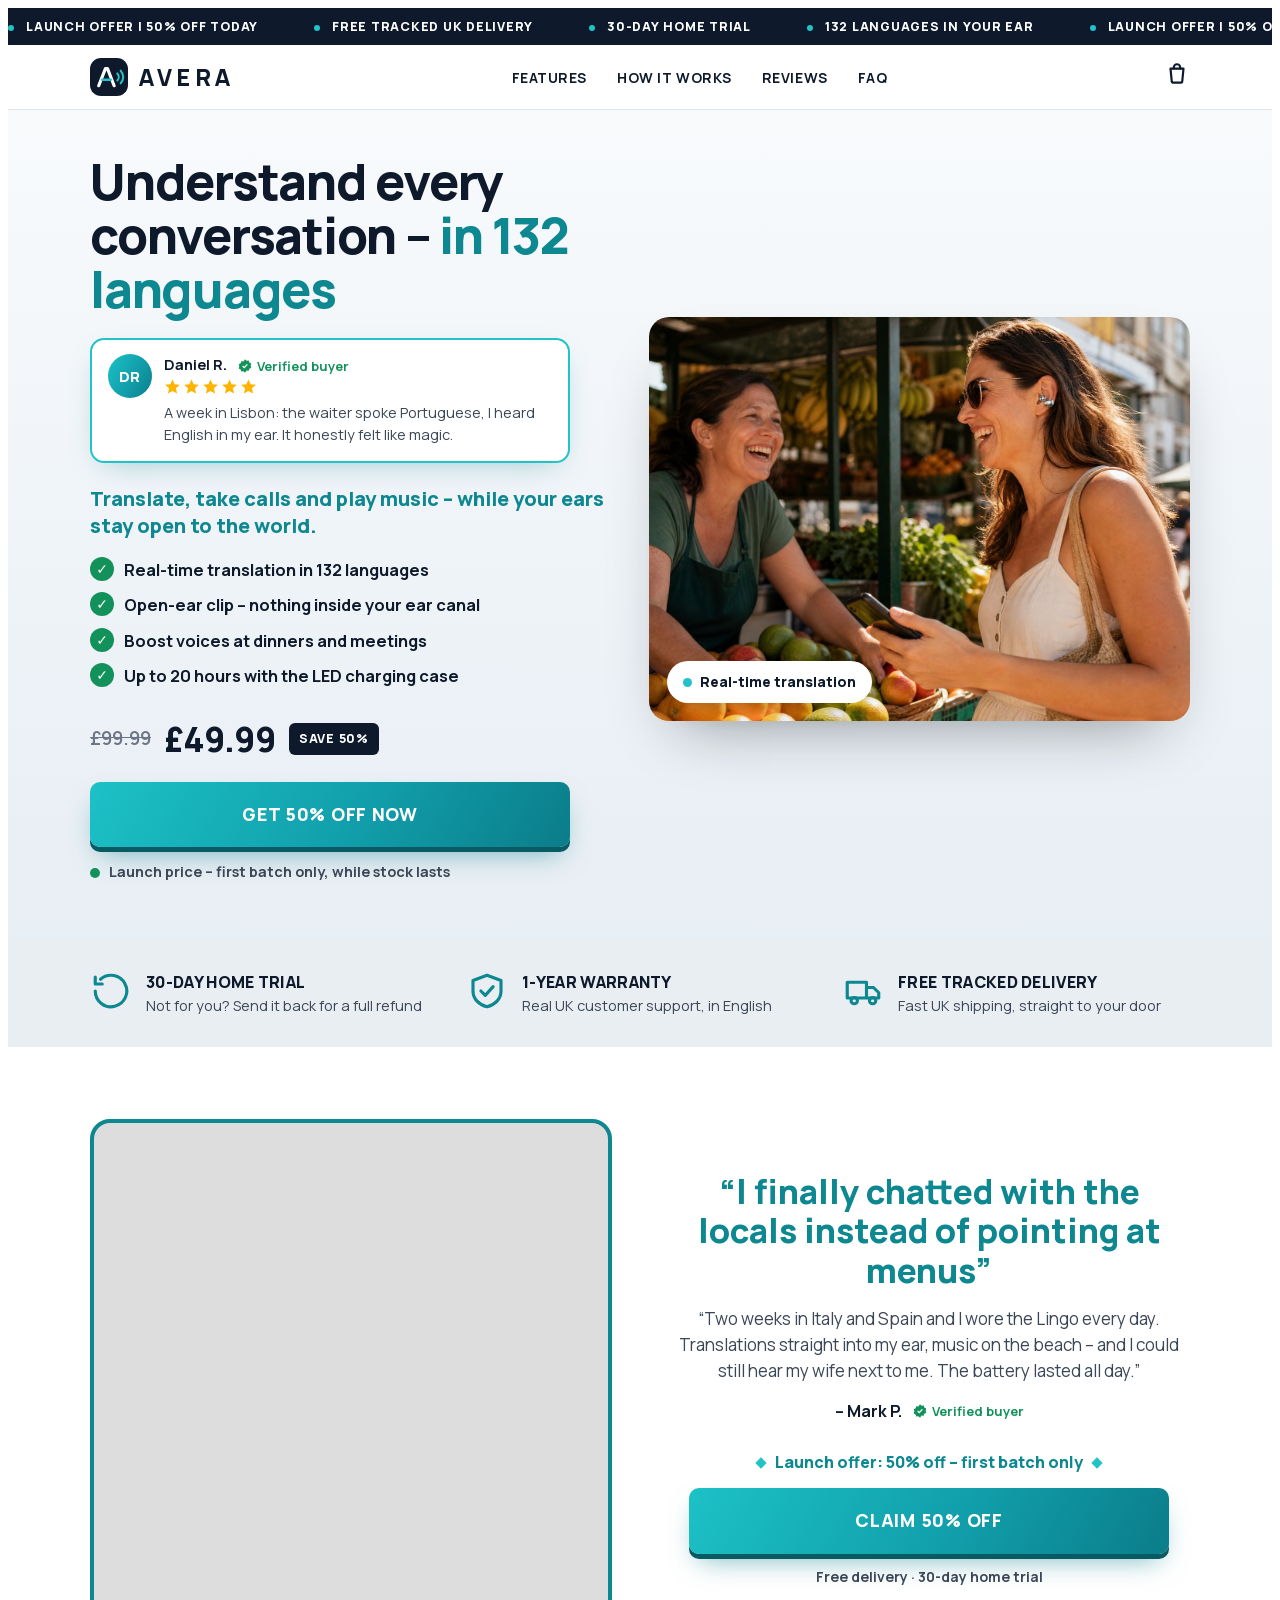
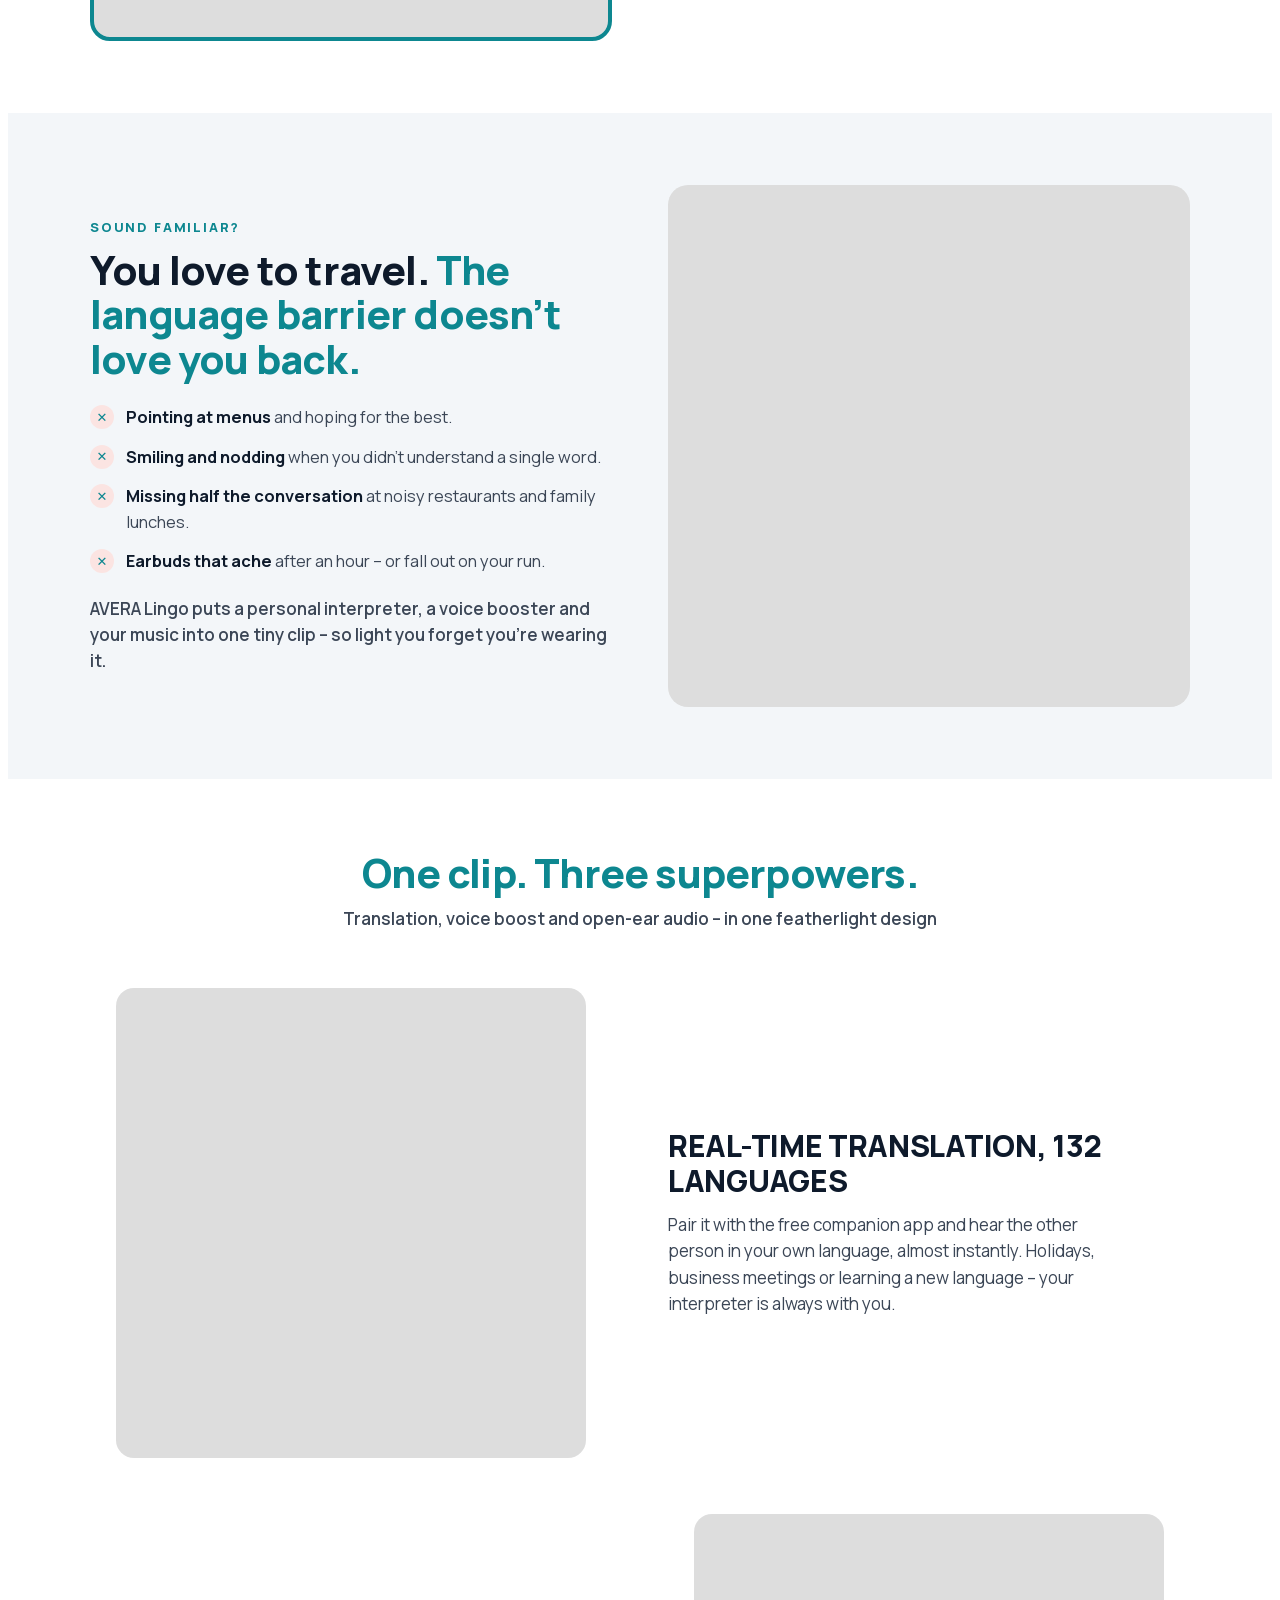
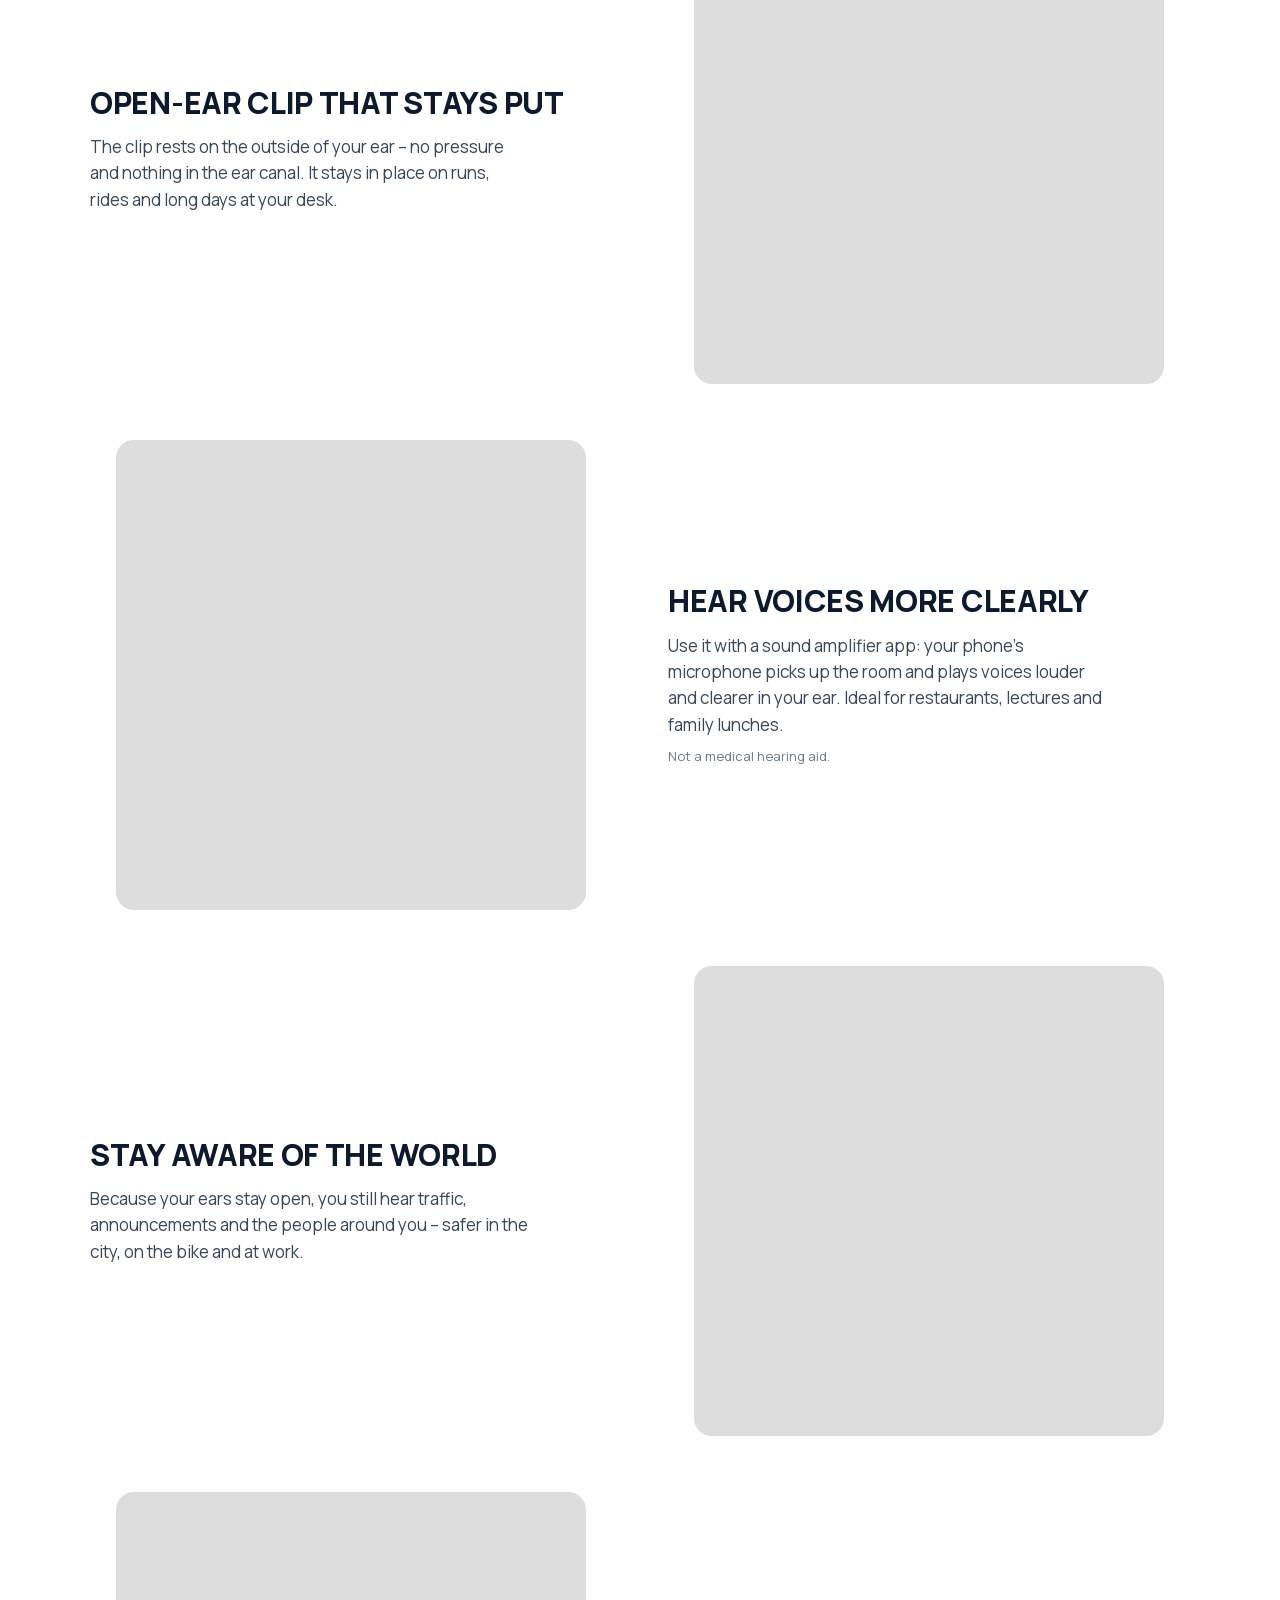
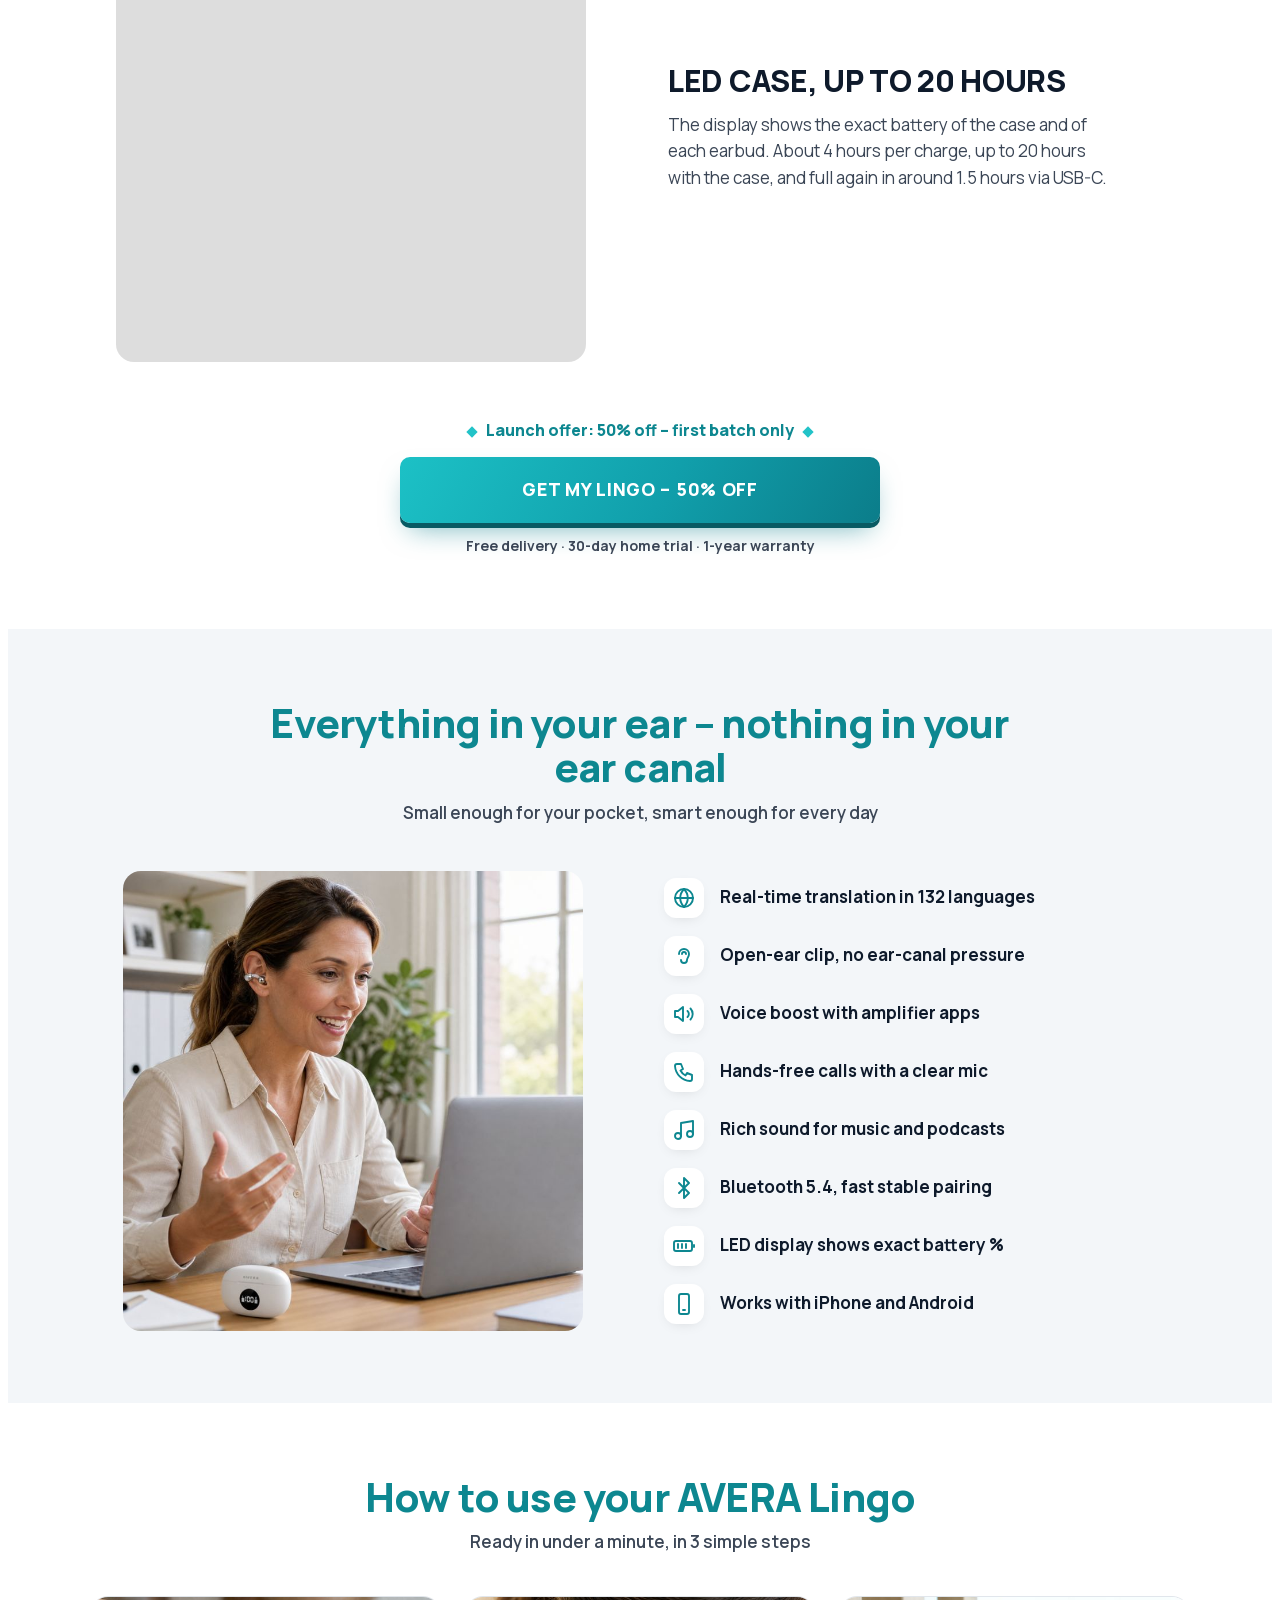
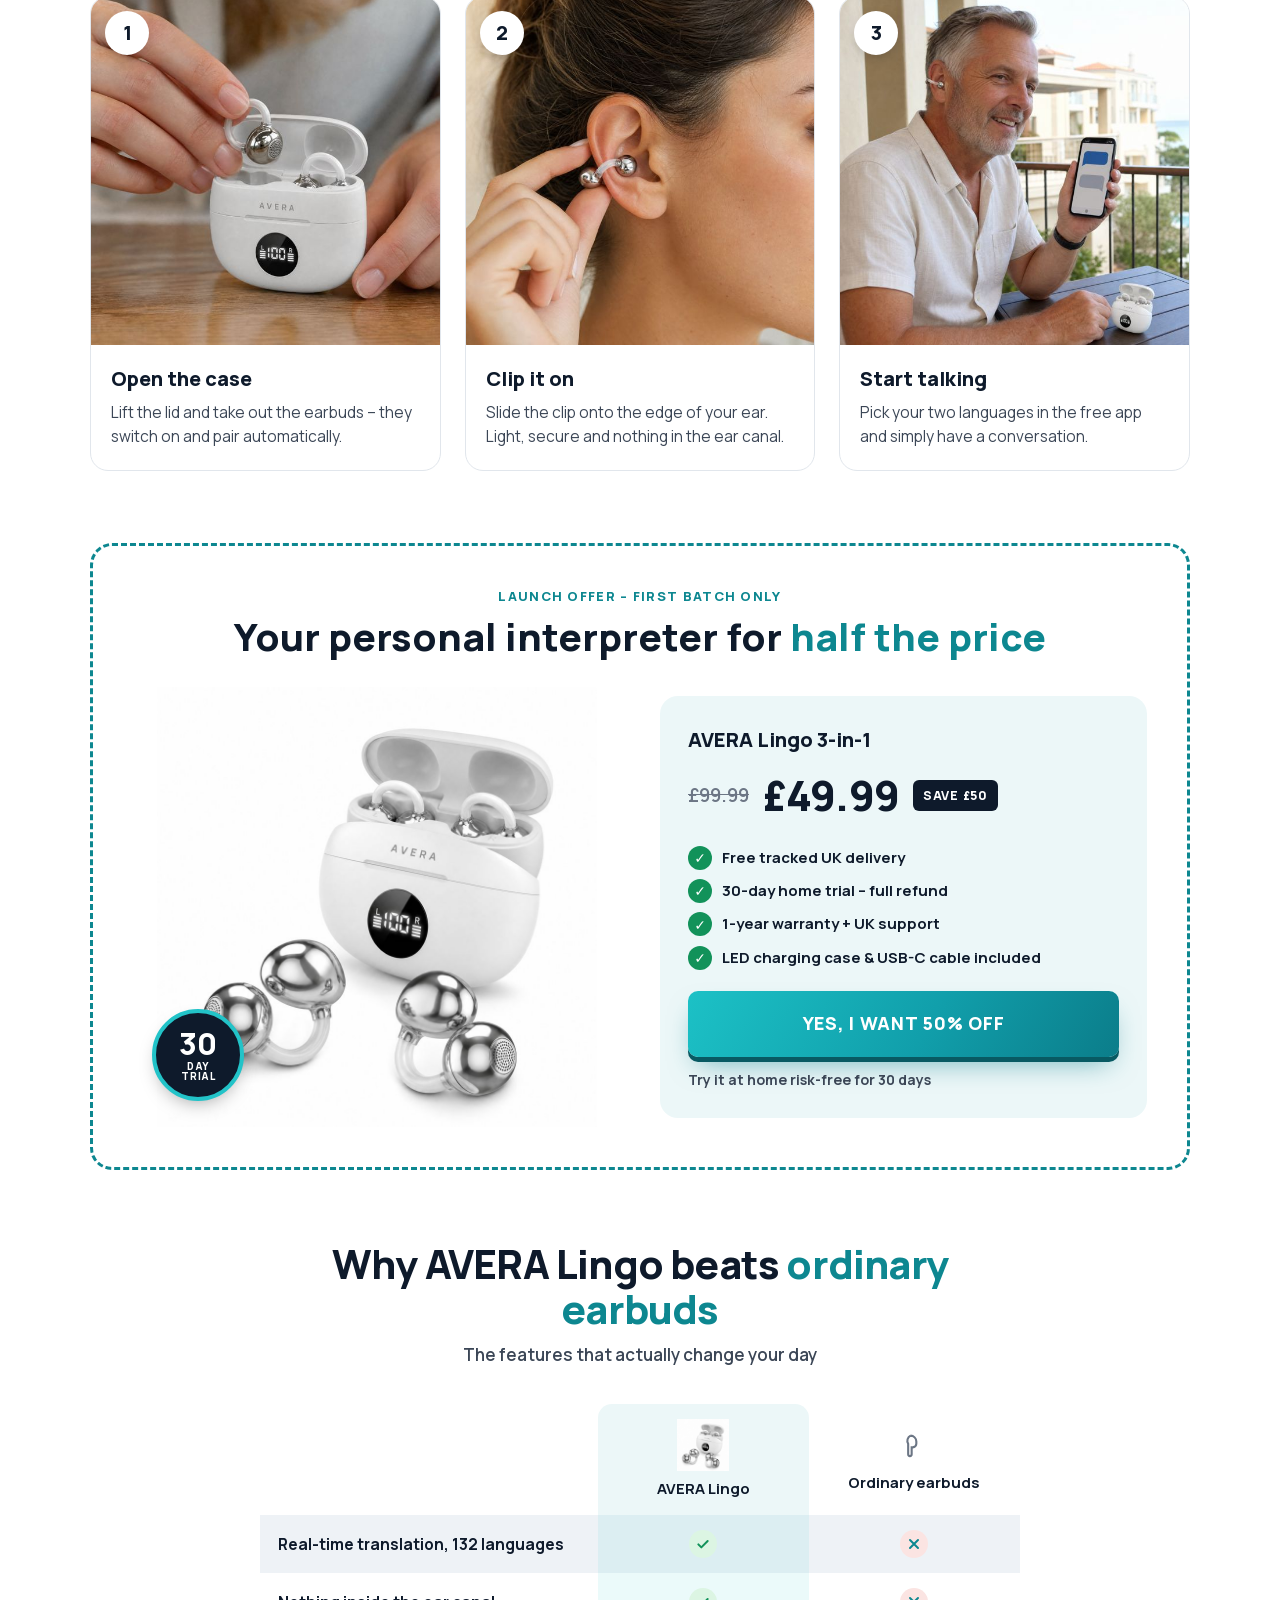
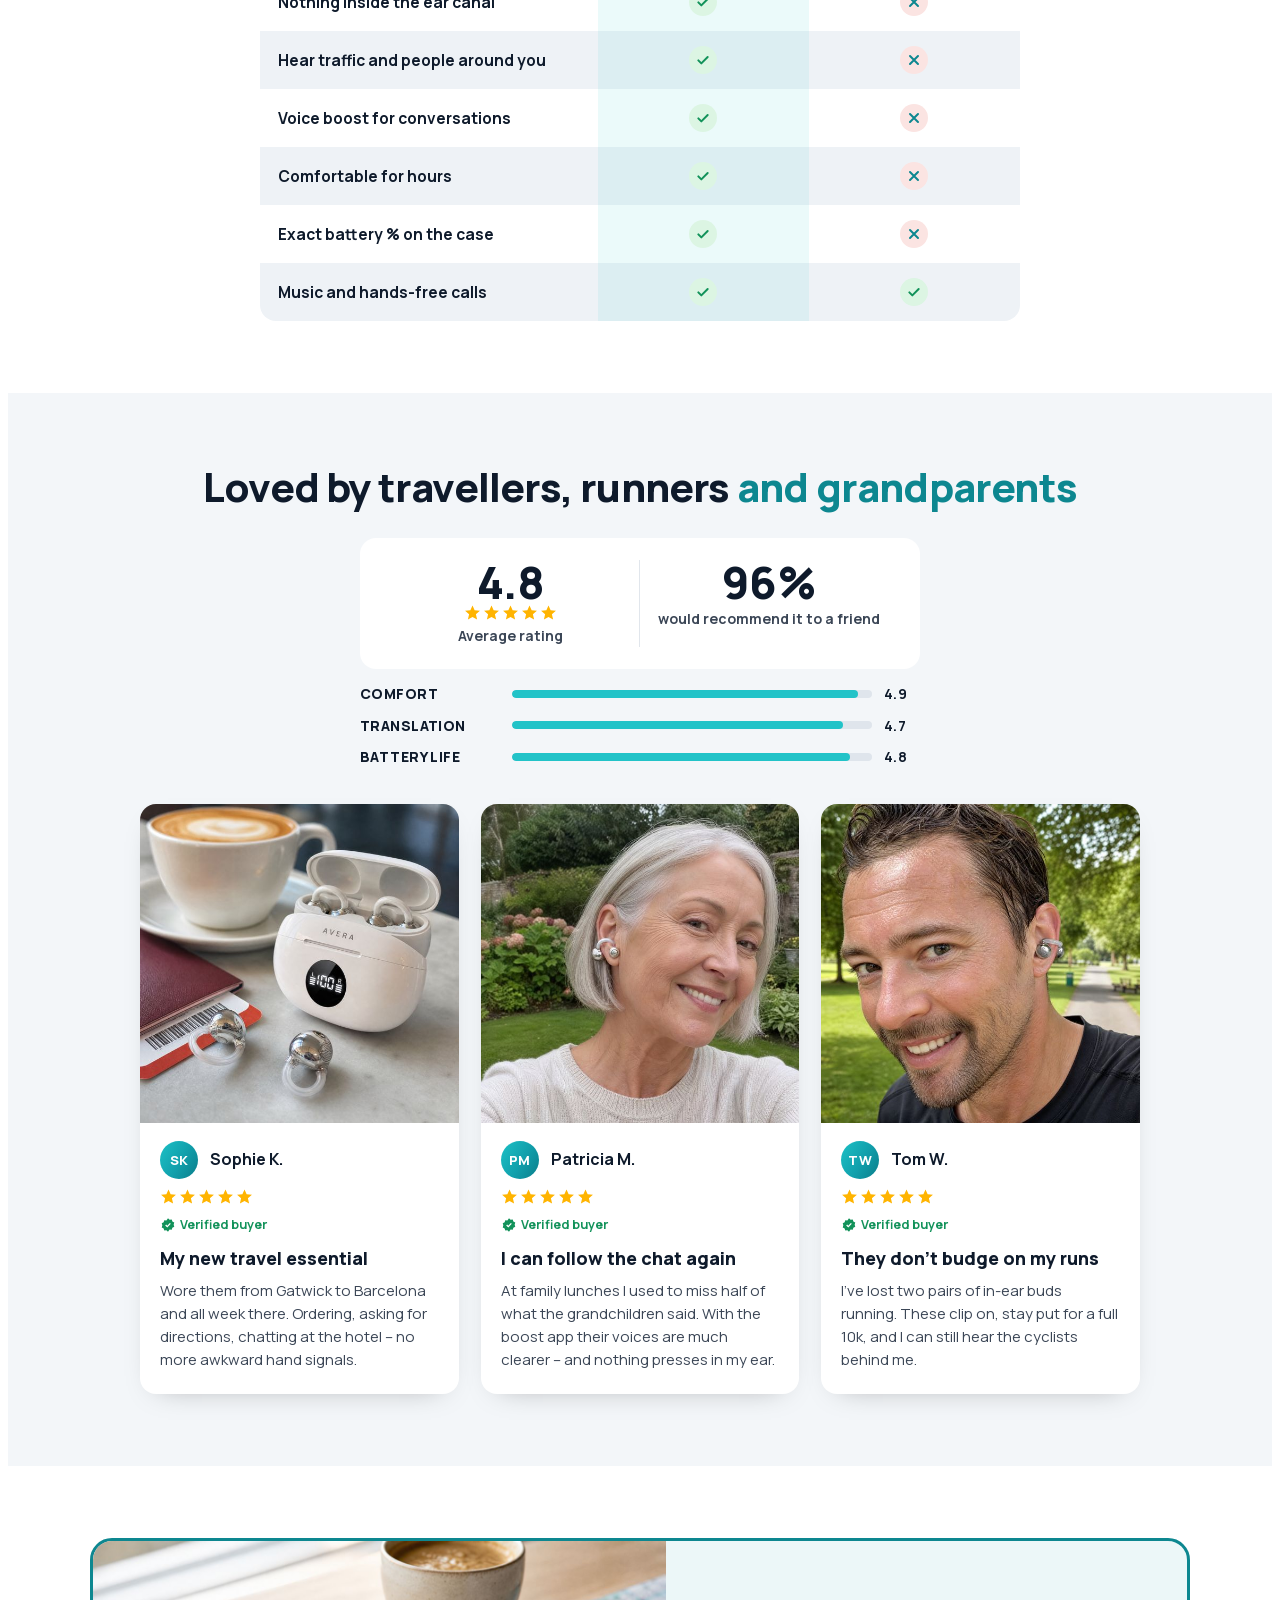
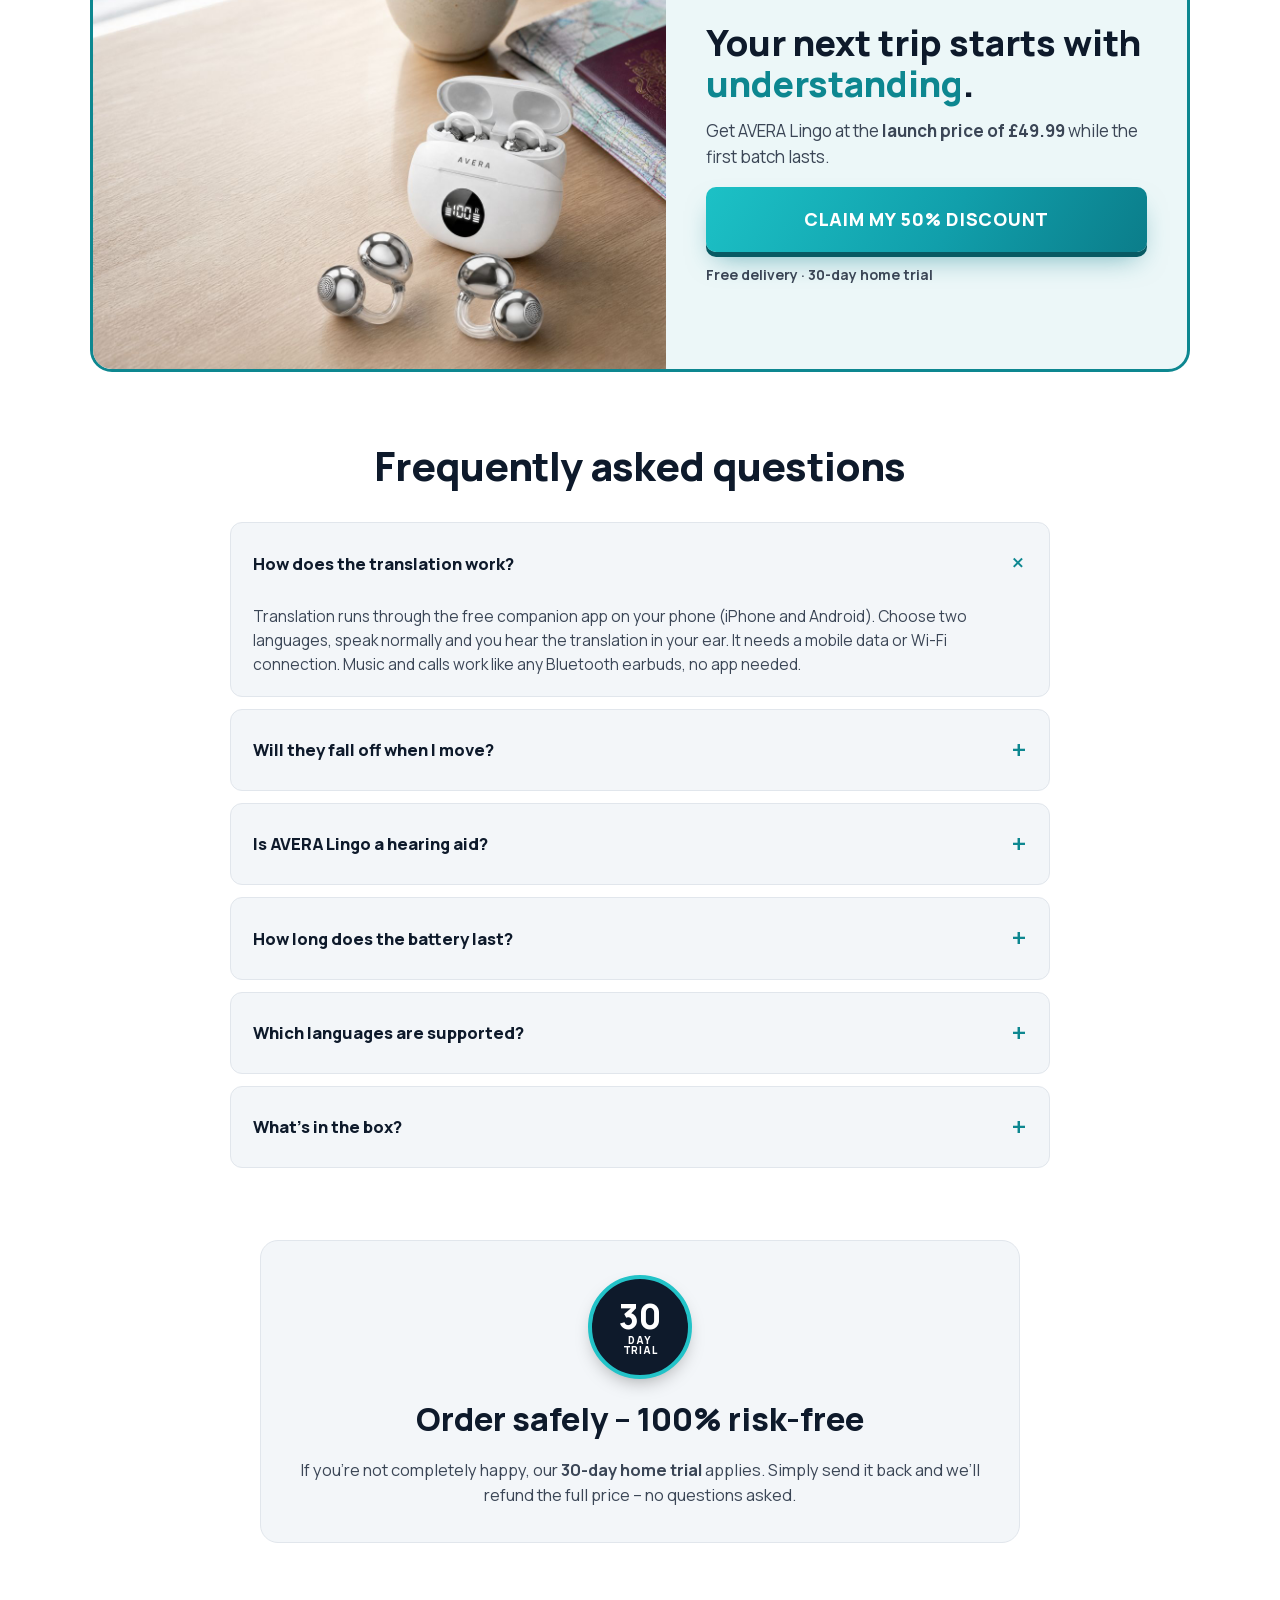
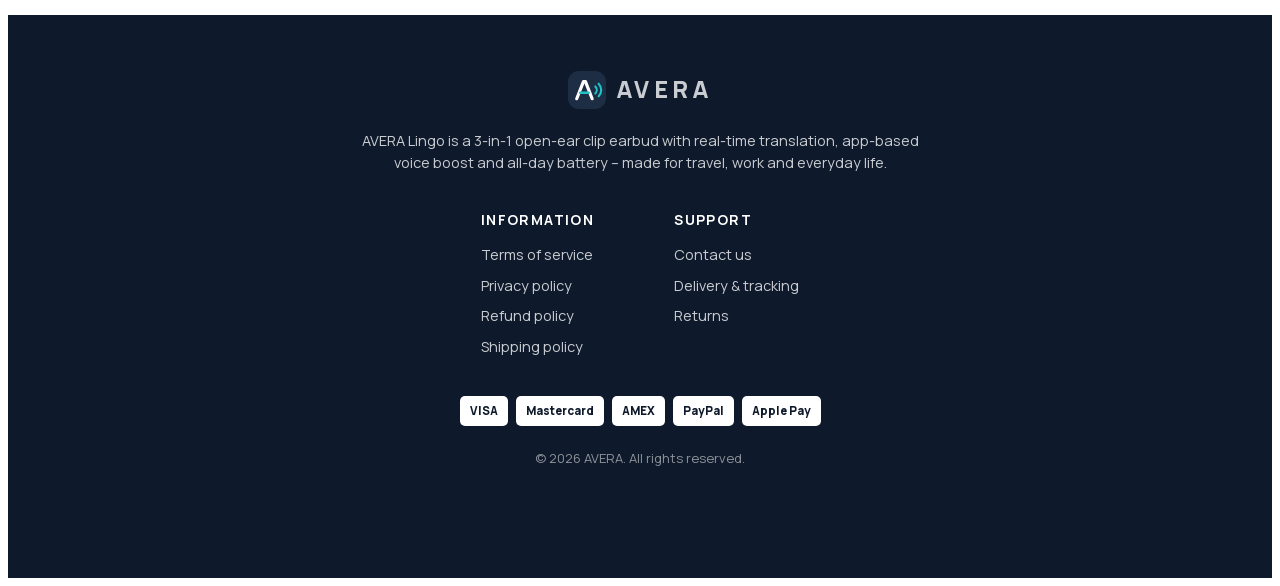
==== index.html @ fd36841d "Landing AVERA Lingo (UK) per import CheckoutChamp Co-Authored-By: Claude Opus 5.5 (1M context) <nore" ====
<!DOCTYPE html>
<html lang="en-GB">
<head>
<meta charset="utf-8">
<meta name="viewport" content="width=device-width,initial-scale=1">
<title>AVERA Lingo &#8211; 3-in-1 open-ear translator earbuds</title>
<meta name="description" content="AVERA Lingo: open-ear clip earbuds with real-time translation in 132 languages, app-based voice boost and up to 20 hours with the LED charging case. 30-day home trial.">
<link rel="stylesheet" href="https://camillithomas7-prog.github.io/avera-lingo/style-c1383264.css">
</head>
<body>
<div class="aw">

<div class="aw-bar"><div class="aw-bar-track">
<span>LAUNCH OFFER | 50% OFF TODAY</span><span>FREE TRACKED UK DELIVERY</span><span>30-DAY HOME TRIAL</span><span>132 LANGUAGES IN YOUR EAR</span>
<span>LAUNCH OFFER | 50% OFF TODAY</span><span>FREE TRACKED UK DELIVERY</span><span>30-DAY HOME TRIAL</span><span>132 LANGUAGES IN YOUR EAR</span>
</div></div>

<header class="aw-head"><div class="aw-wrap">
<a class="aw-logo" href="#top"><svg viewBox="0 0 48 48"><rect width="48" height="48" rx="14" fill="#0e1a2b"/><path d="M11 35L19.5 13.5h2.6L30.5 35" fill="none" stroke="#fff" stroke-width="4" stroke-linecap="round" stroke-linejoin="round"/><path d="M15.5 27.5H26" stroke="#22c3c8" stroke-width="3.4" stroke-linecap="round"/><path d="M34.5 19.5a6.5 6.5 0 0 1 0 9M38.7 16a11.5 11.5 0 0 1 0 16" fill="none" stroke="#22c3c8" stroke-width="2.6" stroke-linecap="round"/></svg>AVERA</a>
<nav class="aw-nav"><a href="#features">Features</a><a href="#how">How it works</a><a href="#reviews">Reviews</a><a href="#faq">FAQ</a></nav>
<a class="aw-cart" href="/checkout"><svg viewBox="0 0 24 24" fill="none" stroke="currentColor" stroke-width="2" stroke-linecap="round"><path d="M6 7h12l-1.2 12.2a1 1 0 0 1-1 .8H8.2a1 1 0 0 1-1-.8z"/><path d="M9 7V6a3 3 0 0 1 6 0v1"/></svg></a>
</div></header>

<section class="aw-hero" id="top"><div class="aw-wrap aw-hero-in">
<h1>Understand every conversation &#8211; <em>in 132 languages</em></h1>
<div class="aw-hero-media"><img src="https://camillithomas7-prog.github.io/avera-lingo/assets/hero.jpg" alt="Woman chatting with a market seller abroad while wearing AVERA Lingo"><span class="aw-chip">Real-time translation</span></div>
<div class="aw-hero-copy">
<div class="aw-review">
<div class="aw-av">DR</div>
<div><p class="aw-review-top"><b>Daniel R.</b><span class="aw-ver"><svg viewBox="0 0 24 24"><path d="M12 2l2.4 2.2 3.2-.4.9 3.1 2.9 1.5-.9 3.1.9 3.1-2.9 1.5-.9 3.1-3.2-.4L12 22l-2.4-2.2-3.2.4-.9-3.1-2.9-1.5.9-3.1-.9-3.1 2.9-1.5.9-3.1 3.2.4z"/><path d="M8.5 12l2.4 2.4 4.6-4.8" fill="none" stroke="#fff" stroke-width="2"/></svg>Verified buyer</span></p>
<span class="aw-stars"><svg viewBox="0 0 24 24"><path d="M12 2l3 6.9 7.5.7-5.7 5 1.7 7.4L12 18.3 5.5 22l1.7-7.4-5.7-5 7.5-.7z"/></svg><svg viewBox="0 0 24 24"><path d="M12 2l3 6.9 7.5.7-5.7 5 1.7 7.4L12 18.3 5.5 22l1.7-7.4-5.7-5 7.5-.7z"/></svg><svg viewBox="0 0 24 24"><path d="M12 2l3 6.9 7.5.7-5.7 5 1.7 7.4L12 18.3 5.5 22l1.7-7.4-5.7-5 7.5-.7z"/></svg><svg viewBox="0 0 24 24"><path d="M12 2l3 6.9 7.5.7-5.7 5 1.7 7.4L12 18.3 5.5 22l1.7-7.4-5.7-5 7.5-.7z"/></svg><svg viewBox="0 0 24 24"><path d="M12 2l3 6.9 7.5.7-5.7 5 1.7 7.4L12 18.3 5.5 22l1.7-7.4-5.7-5 7.5-.7z"/></svg></span>
<p>A week in Lisbon: the waiter spoke Portuguese, I heard English in my ear. It honestly felt like magic.</p></div>
</div>
<p class="aw-hook">Translate, take calls and play music &#8211; while your ears stay open to the world.</p>
<ul class="aw-ticks">
<li>Real-time translation in 132 languages</li>
<li>Open-ear clip &#8211; nothing inside your ear canal</li>
<li>Boost voices at dinners and meetings</li>
<li>Up to 20 hours with the LED charging case</li>
</ul>
<div class="aw-price"><span class="aw-old">&#163;99.99</span><strong>&#163;49.99</strong><span>SAVE 50%</span></div>
<a class="aw-cta" href="/checkout">GET 50% OFF NOW</a>
<p class="aw-stock"><i></i>Launch price &#8211; first batch only, while stock lasts</p>
</div>
</div></section>

<section class="aw-trust"><div class="aw-wrap aw-trust-in">
<div><svg viewBox="0 0 24 24"><path d="M3 12a9 9 0 1 0 3-6.7"/><path d="M3 4v4h4"/></svg><div><b>30-DAY HOME TRIAL</b><p>Not for you? Send it back for a full refund</p></div></div>
<div><svg viewBox="0 0 24 24"><path d="M12 3l8 3v6c0 4.5-3.4 8-8 9-4.6-1-8-4.5-8-9V6z"/><path d="M8.5 12l2.5 2.5 4.5-5"/></svg><div><b>1-YEAR WARRANTY</b><p>Real UK customer support, in English</p></div></div>
<div><svg viewBox="0 0 24 24"><path d="M3 7h11v9H3zM14 10h4l3 3v3h-7z"/><circle cx="7" cy="17.5" r="1.8"/><circle cx="17.5" cy="17.5" r="1.8"/></svg><div><b>FREE TRACKED DELIVERY</b><p>Fast UK shipping, straight to your door</p></div></div>
</div></section>

<section class="aw-sec"><div class="aw-wrap aw-split">
<div class="aw-frame"><video src="https://camillithomas7-prog.github.io/avera-lingo/assets/s-ugc.mp4" autoplay muted loop playsinline preload="auto"></video></div>
<div class="aw-quote">
<h2>&#8220;I finally chatted with the locals instead of pointing at menus&#8221;</h2>
<p>&#8220;Two weeks in Italy and Spain and I wore the Lingo every day. Translations straight into my ear, music on the beach &#8211; and I could still hear my wife next to me. The battery lasted all day.&#8221;</p>
<p class="aw-quote-by"><b>&#8211; Mark P.</b><span class="aw-ver"><svg viewBox="0 0 24 24"><path d="M12 2l2.4 2.2 3.2-.4.9 3.1 2.9 1.5-.9 3.1.9 3.1-2.9 1.5-.9 3.1-3.2-.4L12 22l-2.4-2.2-3.2.4-.9-3.1-2.9-1.5.9-3.1-.9-3.1 2.9-1.5.9-3.1 3.2.4z"/><path d="M8.5 12l2.4 2.4 4.6-4.8" fill="none" stroke="#fff" stroke-width="2"/></svg>Verified buyer</span></p>
<p class="aw-flash">Launch offer: 50% off &#8211; first batch only</p>
<a class="aw-cta" href="/checkout">CLAIM 50% OFF</a>
<p class="aw-note">Free delivery &#183; 30-day home trial</p>
</div>
</div></section>

<section class="aw-sec aw-soft"><div class="aw-wrap aw-split aw-split--rev">
<div class="aw-frame aw-frame--plain"><video src="https://camillithomas7-prog.github.io/avera-lingo/assets/s-problem.mp4" autoplay muted loop playsinline preload="auto"></video></div>
<div>
<p class="aw-eyebrow">Sound familiar?</p>
<h2 class="aw-h2">You love to travel. <em>The language barrier doesn&#8217;t love you back.</em></h2>
<ul class="aw-cross">
<li><b>Pointing at menus</b> and hoping for the best.</li>
<li><b>Smiling and nodding</b> when you didn&#8217;t understand a single word.</li>
<li><b>Missing half the conversation</b> at noisy restaurants and family lunches.</li>
<li><b>Earbuds that ache</b> after an hour &#8211; or fall out on your run.</li>
</ul>
<p class="aw-lead">AVERA Lingo puts a personal interpreter, a voice booster and your music into one tiny clip &#8211; so light you forget you&#8217;re wearing it.</p>
</div>
</div></section>

<section class="aw-sec" id="features"><div class="aw-wrap">
<div class="aw-center"><h2 class="aw-h2"><em>One clip. Three superpowers.</em></h2><p class="aw-sub">Translation, voice boost and open-ear audio &#8211; in one featherlight design</p></div>
<div class="aw-feat">
<div class="aw-feat-media"><video src="https://camillithomas7-prog.github.io/avera-lingo/assets/s-translate.mp4" autoplay muted loop playsinline preload="auto"></video></div>
<div class="aw-feat-txt"><h3>REAL-TIME TRANSLATION, 132 LANGUAGES</h3><p>Pair it with the free companion app and hear the other person in your own language, almost instantly. Holidays, business meetings or learning a new language &#8211; your interpreter is always with you.</p></div>
</div>
<div class="aw-feat aw-feat--rev">
<div class="aw-feat-media"><video src="https://camillithomas7-prog.github.io/avera-lingo/assets/s-fit.mp4" autoplay muted loop playsinline preload="auto"></video></div>
<div class="aw-feat-txt"><h3>OPEN-EAR CLIP THAT STAYS PUT</h3><p>The clip rests on the outside of your ear &#8211; no pressure and nothing in the ear canal. It stays in place on runs, rides and long days at your desk.</p></div>
</div>
<div class="aw-feat">
<div class="aw-feat-media"><video src="https://camillithomas7-prog.github.io/avera-lingo/assets/s-boost.mp4" autoplay muted loop playsinline preload="auto"></video></div>
<div class="aw-feat-txt"><h3>HEAR VOICES MORE CLEARLY</h3><p>Use it with a sound amplifier app: your phone&#8217;s microphone picks up the room and plays voices louder and clearer in your ear. Ideal for restaurants, lectures and family lunches.<small class="aw-tiny">Not a medical hearing aid.</small></p></div>
</div>
<div class="aw-feat aw-feat--rev">
<div class="aw-feat-media"><video src="https://camillithomas7-prog.github.io/avera-lingo/assets/s-aware.mp4" autoplay muted loop playsinline preload="auto"></video></div>
<div class="aw-feat-txt"><h3>STAY AWARE OF THE WORLD</h3><p>Because your ears stay open, you still hear traffic, announcements and the people around you &#8211; safer in the city, on the bike and at work.</p></div>
</div>
<div class="aw-feat">
<div class="aw-feat-media"><video src="https://camillithomas7-prog.github.io/avera-lingo/assets/s-case.mp4" autoplay muted loop playsinline preload="auto"></video></div>
<div class="aw-feat-txt"><h3>LED CASE, UP TO 20 HOURS</h3><p>The display shows the exact battery of the case and of each earbud. About 4 hours per charge, up to 20 hours with the case, and full again in around 1.5 hours via USB-C.</p></div>
</div>
<div class="aw-center aw-mini-cta"><p class="aw-flash">Launch offer: 50% off &#8211; first batch only</p><a class="aw-cta" href="/checkout">GET MY LINGO &#8211; 50% OFF</a><p class="aw-note">Free delivery &#183; 30-day home trial &#183; 1-year warranty</p></div>
</div></section>

<section class="aw-sec aw-soft"><div class="aw-wrap aw-benefits">
<div class="aw-center"><h2 class="aw-h2"><em>Everything in your ear &#8211; nothing in your ear canal</em></h2><p class="aw-sub">Small enough for your pocket, smart enough for every day</p></div>
<div class="aw-ben-in">
<img src="https://camillithomas7-prog.github.io/avera-lingo/assets/office.jpg" alt="Woman on a video call wearing AVERA Lingo">
<ul class="aw-icons">
<li><svg viewBox="0 0 24 24"><circle cx="12" cy="12" r="9"/><path d="M3 12h18M12 3c2.5 2.7 3.8 5.7 3.8 9s-1.3 6.3-3.8 9c-2.5-2.7-3.8-5.7-3.8-9S9.5 5.7 12 3z"/></svg>Real-time translation in 132 languages</li>
<li><svg viewBox="0 0 24 24"><path d="M7 10a5 5 0 0 1 10 0c0 3-2 4-2 6a3 3 0 0 1-6 0"/><path d="M10 10a2 2 0 0 1 4 0"/></svg>Open-ear clip, no ear-canal pressure</li>
<li><svg viewBox="0 0 24 24"><path d="M11 5L6 9H3v6h3l5 4z"/><path d="M15.5 9a4 4 0 0 1 0 6M18.5 6.5a8 8 0 0 1 0 11"/></svg>Voice boost with amplifier apps</li>
<li><svg viewBox="0 0 24 24"><path d="M5 4h4l2 5-2.5 1.5a11 11 0 0 0 5 5L15 13l5 2v4a2 2 0 0 1-2 2A16 16 0 0 1 3 6a2 2 0 0 1 2-2"/></svg>Hands-free calls with a clear mic</li>
<li><svg viewBox="0 0 24 24"><path d="M9 18V5l12-2v13"/><circle cx="6" cy="18" r="3"/><circle cx="18" cy="16" r="3"/></svg>Rich sound for music and podcasts</li>
<li><svg viewBox="0 0 24 24"><path d="M7 7l10 10-5 5V2l5 5L7 17"/></svg>Bluetooth 5.4, fast stable pairing</li>
<li><svg viewBox="0 0 24 24"><rect x="2" y="7" width="18" height="10" rx="2"/><path d="M22 11v2M6 10v4M10 10v4M14 10v4"/></svg>LED display shows exact battery %</li>
<li><svg viewBox="0 0 24 24"><rect x="7" y="2" width="10" height="20" rx="2"/><path d="M11 18h2"/></svg>Works with iPhone and Android</li>
</ul>
</div>
</div></section>

<section class="aw-sec" id="how"><div class="aw-wrap">
<div class="aw-center"><h2 class="aw-h2"><em>How to use your AVERA Lingo</em></h2><p class="aw-sub">Ready in under a minute, in 3 simple steps</p></div>
<div class="aw-steps">
<div class="aw-step"><div class="aw-step-img"><img src="https://camillithomas7-prog.github.io/avera-lingo/assets/s1.jpg" alt="Taking an earbud out of the case"><span>1</span></div><div class="aw-step-txt"><h3>Open the case</h3><p>Lift the lid and take out the earbuds &#8211; they switch on and pair automatically.</p></div></div>
<div class="aw-step"><div class="aw-step-img"><img src="https://camillithomas7-prog.github.io/avera-lingo/assets/s2.jpg" alt="Clipping the earbud onto the ear"><span>2</span></div><div class="aw-step-txt"><h3>Clip it on</h3><p>Slide the clip onto the edge of your ear. Light, secure and nothing in the ear canal.</p></div></div>
<div class="aw-step"><div class="aw-step-img"><img src="https://camillithomas7-prog.github.io/avera-lingo/assets/s3.jpg" alt="Using the translation app on a phone"><span>3</span></div><div class="aw-step-txt"><h3>Start talking</h3><p>Pick your two languages in the free app and simply have a conversation.</p></div></div>
</div>
<p class="aw-swipe">Swipe to see all 3 steps</p>
</div></section>

<section class="aw-sec" style="padding-top:0"><div class="aw-wrap">
<div class="aw-offer">
<p class="aw-offer-k">Launch offer &#8211; first batch only</p>
<h2>Your personal interpreter for <em>half the price</em></h2>
<div class="aw-offer-in">
<div class="aw-offer-img"><img src="https://camillithomas7-prog.github.io/avera-lingo/assets/pack.jpg" alt="AVERA Lingo earbuds and charging case"><span class="aw-seal">30<small>DAY<br>TRIAL</small></span></div>
<div class="aw-offer-box">
<p class="aw-offer-name">AVERA Lingo 3-in-1</p>
<div class="aw-price aw-price--big"><span class="aw-old">&#163;99.99</span><strong>&#163;49.99</strong><span>SAVE &#163;50</span></div>
<ul class="aw-ticks aw-ticks--sm">
<li>Free tracked UK delivery</li>
<li>30-day home trial &#8211; full refund</li>
<li>1-year warranty + UK support</li>
<li>LED charging case &amp; USB-C cable included</li>
</ul>
<a class="aw-cta aw-cta--pulse" href="/checkout">YES, I WANT 50% OFF</a>
<p class="aw-note">Try it at home risk-free for 30 days</p>
</div>
</div>
</div>
</div></section>

<section class="aw-sec" style="padding-top:0"><div class="aw-wrap">
<div class="aw-center"><h2 class="aw-h2">Why AVERA Lingo beats <em>ordinary earbuds</em></h2><p class="aw-sub">The features that actually change your day</p></div>
<div class="aw-compare">
<div class="aw-row aw-row--head"><div></div><div><img src="https://camillithomas7-prog.github.io/avera-lingo/assets/pack.jpg" alt=""><b>AVERA Lingo</b></div><div><svg class="aw-bud" viewBox="0 0 24 24"><path d="M9 4a5 5 0 0 1 5 5v2a3 3 0 0 1-3 3h-1v6a1.5 1.5 0 0 1-3 0v-9a5 5 0 0 1 2-7"/></svg><b>Ordinary earbuds</b></div></div>
<div class="aw-row"><div>Real-time translation, 132 languages</div><div><span class="aw-yes"><svg viewBox="0 0 24 24"><path d="M5 12.5l4.5 4.5L19 7.5"/></svg></span></div><div><span class="aw-no"><svg viewBox="0 0 24 24"><path d="M6 6l12 12M18 6L6 18"/></svg></span></div></div>
<div class="aw-row"><div>Nothing inside the ear canal</div><div><span class="aw-yes"><svg viewBox="0 0 24 24"><path d="M5 12.5l4.5 4.5L19 7.5"/></svg></span></div><div><span class="aw-no"><svg viewBox="0 0 24 24"><path d="M6 6l12 12M18 6L6 18"/></svg></span></div></div>
<div class="aw-row"><div>Hear traffic and people around you</div><div><span class="aw-yes"><svg viewBox="0 0 24 24"><path d="M5 12.5l4.5 4.5L19 7.5"/></svg></span></div><div><span class="aw-no"><svg viewBox="0 0 24 24"><path d="M6 6l12 12M18 6L6 18"/></svg></span></div></div>
<div class="aw-row"><div>Voice boost for conversations</div><div><span class="aw-yes"><svg viewBox="0 0 24 24"><path d="M5 12.5l4.5 4.5L19 7.5"/></svg></span></div><div><span class="aw-no"><svg viewBox="0 0 24 24"><path d="M6 6l12 12M18 6L6 18"/></svg></span></div></div>
<div class="aw-row"><div>Comfortable for hours</div><div><span class="aw-yes"><svg viewBox="0 0 24 24"><path d="M5 12.5l4.5 4.5L19 7.5"/></svg></span></div><div><span class="aw-no"><svg viewBox="0 0 24 24"><path d="M6 6l12 12M18 6L6 18"/></svg></span></div></div>
<div class="aw-row"><div>Exact battery % on the case</div><div><span class="aw-yes"><svg viewBox="0 0 24 24"><path d="M5 12.5l4.5 4.5L19 7.5"/></svg></span></div><div><span class="aw-no"><svg viewBox="0 0 24 24"><path d="M6 6l12 12M18 6L6 18"/></svg></span></div></div>
<div class="aw-row"><div>Music and hands-free calls</div><div><span class="aw-yes"><svg viewBox="0 0 24 24"><path d="M5 12.5l4.5 4.5L19 7.5"/></svg></span></div><div><span class="aw-yes"><svg viewBox="0 0 24 24"><path d="M5 12.5l4.5 4.5L19 7.5"/></svg></span></div></div>
</div>
</div></section>

<section class="aw-sec aw-soft" id="reviews"><div class="aw-wrap">
<div class="aw-rev-box">
<h2 class="aw-h2 aw-tc">Loved by travellers, runners <em>and grandparents</em></h2>
<div class="aw-score">
<div class="aw-score-l"><b>4.8</b><span class="aw-stars"><svg viewBox="0 0 24 24"><path d="M12 2l3 6.9 7.5.7-5.7 5 1.7 7.4L12 18.3 5.5 22l1.7-7.4-5.7-5 7.5-.7z"/></svg><svg viewBox="0 0 24 24"><path d="M12 2l3 6.9 7.5.7-5.7 5 1.7 7.4L12 18.3 5.5 22l1.7-7.4-5.7-5 7.5-.7z"/></svg><svg viewBox="0 0 24 24"><path d="M12 2l3 6.9 7.5.7-5.7 5 1.7 7.4L12 18.3 5.5 22l1.7-7.4-5.7-5 7.5-.7z"/></svg><svg viewBox="0 0 24 24"><path d="M12 2l3 6.9 7.5.7-5.7 5 1.7 7.4L12 18.3 5.5 22l1.7-7.4-5.7-5 7.5-.7z"/></svg><svg viewBox="0 0 24 24"><path d="M12 2l3 6.9 7.5.7-5.7 5 1.7 7.4L12 18.3 5.5 22l1.7-7.4-5.7-5 7.5-.7z"/></svg></span><small>Average rating</small></div>
<div class="aw-score-r"><b>96%</b><small>would recommend it to a friend</small></div>
</div>
<div class="aw-bars"><p><span>Comfort</span><i class="aw-b96"></i><b>4.9</b></p><p><span>Translation</span><i class="aw-b92"></i><b>4.7</b></p><p><span>Battery life</span><i class="aw-b94"></i><b>4.8</b></p></div>
<div class="aw-revs">
<div class="aw-rev"><img src="https://camillithomas7-prog.github.io/avera-lingo/assets/r1.jpg" alt="AVERA Lingo next to a passport at an airport cafe"><div class="aw-rev-b"><div class="aw-rev-h"><div class="aw-av">SK</div><b>Sophie K.</b></div><span class="aw-stars"><svg viewBox="0 0 24 24"><path d="M12 2l3 6.9 7.5.7-5.7 5 1.7 7.4L12 18.3 5.5 22l1.7-7.4-5.7-5 7.5-.7z"/></svg><svg viewBox="0 0 24 24"><path d="M12 2l3 6.9 7.5.7-5.7 5 1.7 7.4L12 18.3 5.5 22l1.7-7.4-5.7-5 7.5-.7z"/></svg><svg viewBox="0 0 24 24"><path d="M12 2l3 6.9 7.5.7-5.7 5 1.7 7.4L12 18.3 5.5 22l1.7-7.4-5.7-5 7.5-.7z"/></svg><svg viewBox="0 0 24 24"><path d="M12 2l3 6.9 7.5.7-5.7 5 1.7 7.4L12 18.3 5.5 22l1.7-7.4-5.7-5 7.5-.7z"/></svg><svg viewBox="0 0 24 24"><path d="M12 2l3 6.9 7.5.7-5.7 5 1.7 7.4L12 18.3 5.5 22l1.7-7.4-5.7-5 7.5-.7z"/></svg></span><span class="aw-ver aw-ver--sm"><svg viewBox="0 0 24 24"><path d="M12 2l2.4 2.2 3.2-.4.9 3.1 2.9 1.5-.9 3.1.9 3.1-2.9 1.5-.9 3.1-3.2-.4L12 22l-2.4-2.2-3.2.4-.9-3.1-2.9-1.5.9-3.1-.9-3.1 2.9-1.5.9-3.1 3.2.4z"/><path d="M8.5 12l2.4 2.4 4.6-4.8" fill="none" stroke="#fff" stroke-width="2"/></svg>Verified buyer</span><h3>My new travel essential</h3><p>Wore them from Gatwick to Barcelona and all week there. Ordering, asking for directions, chatting at the hotel &#8211; no more awkward hand signals.</p></div></div>
<div class="aw-rev"><img src="https://camillithomas7-prog.github.io/avera-lingo/assets/r2.jpg" alt="Older woman wearing AVERA Lingo in her garden"><div class="aw-rev-b"><div class="aw-rev-h"><div class="aw-av">PM</div><b>Patricia M.</b></div><span class="aw-stars"><svg viewBox="0 0 24 24"><path d="M12 2l3 6.9 7.5.7-5.7 5 1.7 7.4L12 18.3 5.5 22l1.7-7.4-5.7-5 7.5-.7z"/></svg><svg viewBox="0 0 24 24"><path d="M12 2l3 6.9 7.5.7-5.7 5 1.7 7.4L12 18.3 5.5 22l1.7-7.4-5.7-5 7.5-.7z"/></svg><svg viewBox="0 0 24 24"><path d="M12 2l3 6.9 7.5.7-5.7 5 1.7 7.4L12 18.3 5.5 22l1.7-7.4-5.7-5 7.5-.7z"/></svg><svg viewBox="0 0 24 24"><path d="M12 2l3 6.9 7.5.7-5.7 5 1.7 7.4L12 18.3 5.5 22l1.7-7.4-5.7-5 7.5-.7z"/></svg><svg viewBox="0 0 24 24"><path d="M12 2l3 6.9 7.5.7-5.7 5 1.7 7.4L12 18.3 5.5 22l1.7-7.4-5.7-5 7.5-.7z"/></svg></span><span class="aw-ver aw-ver--sm"><svg viewBox="0 0 24 24"><path d="M12 2l2.4 2.2 3.2-.4.9 3.1 2.9 1.5-.9 3.1.9 3.1-2.9 1.5-.9 3.1-3.2-.4L12 22l-2.4-2.2-3.2.4-.9-3.1-2.9-1.5.9-3.1-.9-3.1 2.9-1.5.9-3.1 3.2.4z"/><path d="M8.5 12l2.4 2.4 4.6-4.8" fill="none" stroke="#fff" stroke-width="2"/></svg>Verified buyer</span><h3>I can follow the chat again</h3><p>At family lunches I used to miss half of what the grandchildren said. With the boost app their voices are much clearer &#8211; and nothing presses in my ear.</p></div></div>
<div class="aw-rev"><img src="https://camillithomas7-prog.github.io/avera-lingo/assets/r3.jpg" alt="Runner wearing AVERA Lingo after a run"><div class="aw-rev-b"><div class="aw-rev-h"><div class="aw-av">TW</div><b>Tom W.</b></div><span class="aw-stars"><svg viewBox="0 0 24 24"><path d="M12 2l3 6.9 7.5.7-5.7 5 1.7 7.4L12 18.3 5.5 22l1.7-7.4-5.7-5 7.5-.7z"/></svg><svg viewBox="0 0 24 24"><path d="M12 2l3 6.9 7.5.7-5.7 5 1.7 7.4L12 18.3 5.5 22l1.7-7.4-5.7-5 7.5-.7z"/></svg><svg viewBox="0 0 24 24"><path d="M12 2l3 6.9 7.5.7-5.7 5 1.7 7.4L12 18.3 5.5 22l1.7-7.4-5.7-5 7.5-.7z"/></svg><svg viewBox="0 0 24 24"><path d="M12 2l3 6.9 7.5.7-5.7 5 1.7 7.4L12 18.3 5.5 22l1.7-7.4-5.7-5 7.5-.7z"/></svg><svg viewBox="0 0 24 24"><path d="M12 2l3 6.9 7.5.7-5.7 5 1.7 7.4L12 18.3 5.5 22l1.7-7.4-5.7-5 7.5-.7z"/></svg></span><span class="aw-ver aw-ver--sm"><svg viewBox="0 0 24 24"><path d="M12 2l2.4 2.2 3.2-.4.9 3.1 2.9 1.5-.9 3.1.9 3.1-2.9 1.5-.9 3.1-3.2-.4L12 22l-2.4-2.2-3.2.4-.9-3.1-2.9-1.5.9-3.1-.9-3.1 2.9-1.5.9-3.1 3.2.4z"/><path d="M8.5 12l2.4 2.4 4.6-4.8" fill="none" stroke="#fff" stroke-width="2"/></svg>Verified buyer</span><h3>They don&#8217;t budge on my runs</h3><p>I&#8217;ve lost two pairs of in-ear buds running. These clip on, stay put for a full 10k, and I can still hear the cyclists behind me.</p></div></div>
</div>
</div>
</div></section>

<section class="aw-sec"><div class="aw-wrap">
<div class="aw-final">
<img src="https://camillithomas7-prog.github.io/avera-lingo/assets/final.jpg" alt="AVERA Lingo on a travel desk with a passport">
<div class="aw-final-txt">
<h2>Your next trip starts with <em>understanding</em>.</h2>
<p>Get AVERA Lingo at the <b>launch price of &#163;49.99</b> while the first batch lasts.</p>
<a class="aw-cta" href="/checkout">CLAIM MY 50% DISCOUNT</a>
<p class="aw-note">Free delivery &#183; 30-day home trial</p>
</div>
</div>
</div></section>

<section class="aw-sec" id="faq" style="padding-top:0"><div class="aw-wrap">
<div class="aw-center"><h2 class="aw-h2">Frequently asked questions</h2></div>
<div class="aw-faq">
<details open><summary>How does the translation work?</summary><p>Translation runs through the free companion app on your phone (iPhone and Android). Choose two languages, speak normally and you hear the translation in your ear. It needs a mobile data or Wi-Fi connection. Music and calls work like any Bluetooth earbuds, no app needed.</p></details>
<details><summary>Will they fall off when I move?</summary><p>No. The flexible clip hugs the edge of your ear without entering the ear canal, so it stays secure while running, cycling or walking &#8211; and it fits ears of all sizes.</p></details>
<details><summary>Is AVERA Lingo a hearing aid?</summary><p>No, it is not a medical device. Paired with a sound amplifier app (for example Google Sound Amplifier), it can make voices and sounds around you louder and clearer. If you have hearing loss, please speak to a hearing professional.</p></details>
<details><summary>How long does the battery last?</summary><p>About 4 hours per charge and up to 20 hours in total with the charging case. The LED display shows the exact battery level, and a full charge via USB-C takes around 1 to 1.5 hours.</p></details>
<details><summary>Which languages are supported?</summary><p>132 languages and dialects, including Spanish, French, Italian, German, Portuguese, Greek, Turkish, Arabic, Japanese, Chinese and Korean.</p></details>
<details><summary>What&#8217;s in the box?</summary><p>Two open-ear clip earbuds, the LED charging case, a USB-C cable and a user guide. Every AVERA Lingo comes with a 1-year warranty and our 30-day home trial.</p></details>
</div>
</div></section>

<section class="aw-sec" style="padding-top:0"><div class="aw-wrap">
<div class="aw-guar">
<span class="aw-seal aw-seal--lg">30<small>DAY<br>TRIAL</small></span>
<h2>Order safely &#8211; 100% risk-free</h2>
<p>If you&#8217;re not completely happy, our <b>30-day home trial</b> applies. Simply send it back and we&#8217;ll refund the full price &#8211; no questions asked.</p>
</div>
</div></section>

<footer class="aw-foot"><div class="aw-wrap">
<a class="aw-logo aw-logo--w" href="#top"><svg viewBox="0 0 48 48"><rect width="48" height="48" rx="14" fill="#1d2d44"/><path d="M11 35L19.5 13.5h2.6L30.5 35" fill="none" stroke="#fff" stroke-width="4" stroke-linecap="round" stroke-linejoin="round"/><path d="M15.5 27.5H26" stroke="#22c3c8" stroke-width="3.4" stroke-linecap="round"/><path d="M34.5 19.5a6.5 6.5 0 0 1 0 9M38.7 16a11.5 11.5 0 0 1 0 16" fill="none" stroke="#22c3c8" stroke-width="2.6" stroke-linecap="round"/></svg>AVERA</a>
<p class="aw-foot-d">AVERA Lingo is a 3-in-1 open-ear clip earbud with real-time translation, app-based voice boost and all-day battery &#8211; made for travel, work and everyday life.</p>
<div class="aw-foot-cols">
<div><h4>Information</h4><a href="/terms-of-service">Terms of service</a><a href="/privacy-policy">Privacy policy</a><a href="/refund-policy">Refund policy</a><a href="/shipping-policy">Shipping policy</a></div>
<div><h4>Support</h4><a href="/contact-us">Contact us</a><a href="/shipping-policy">Delivery &amp; tracking</a><a href="/refund-policy">Returns</a></div>
</div>
<div class="aw-pay"><span>VISA</span><span>Mastercard</span><span>AMEX</span><span>PayPal</span><span>Apple Pay</span></div>
<p class="aw-copy">&#169; 2026 AVERA. All rights reserved.</p>
</div></footer>

<div class="aw-sticky"><div><span class="aw-old">&#163;99.99</span> <b>&#163;49.99</b></div><a href="/checkout">GET 50% OFF</a></div>

</div>
</body>
</html>
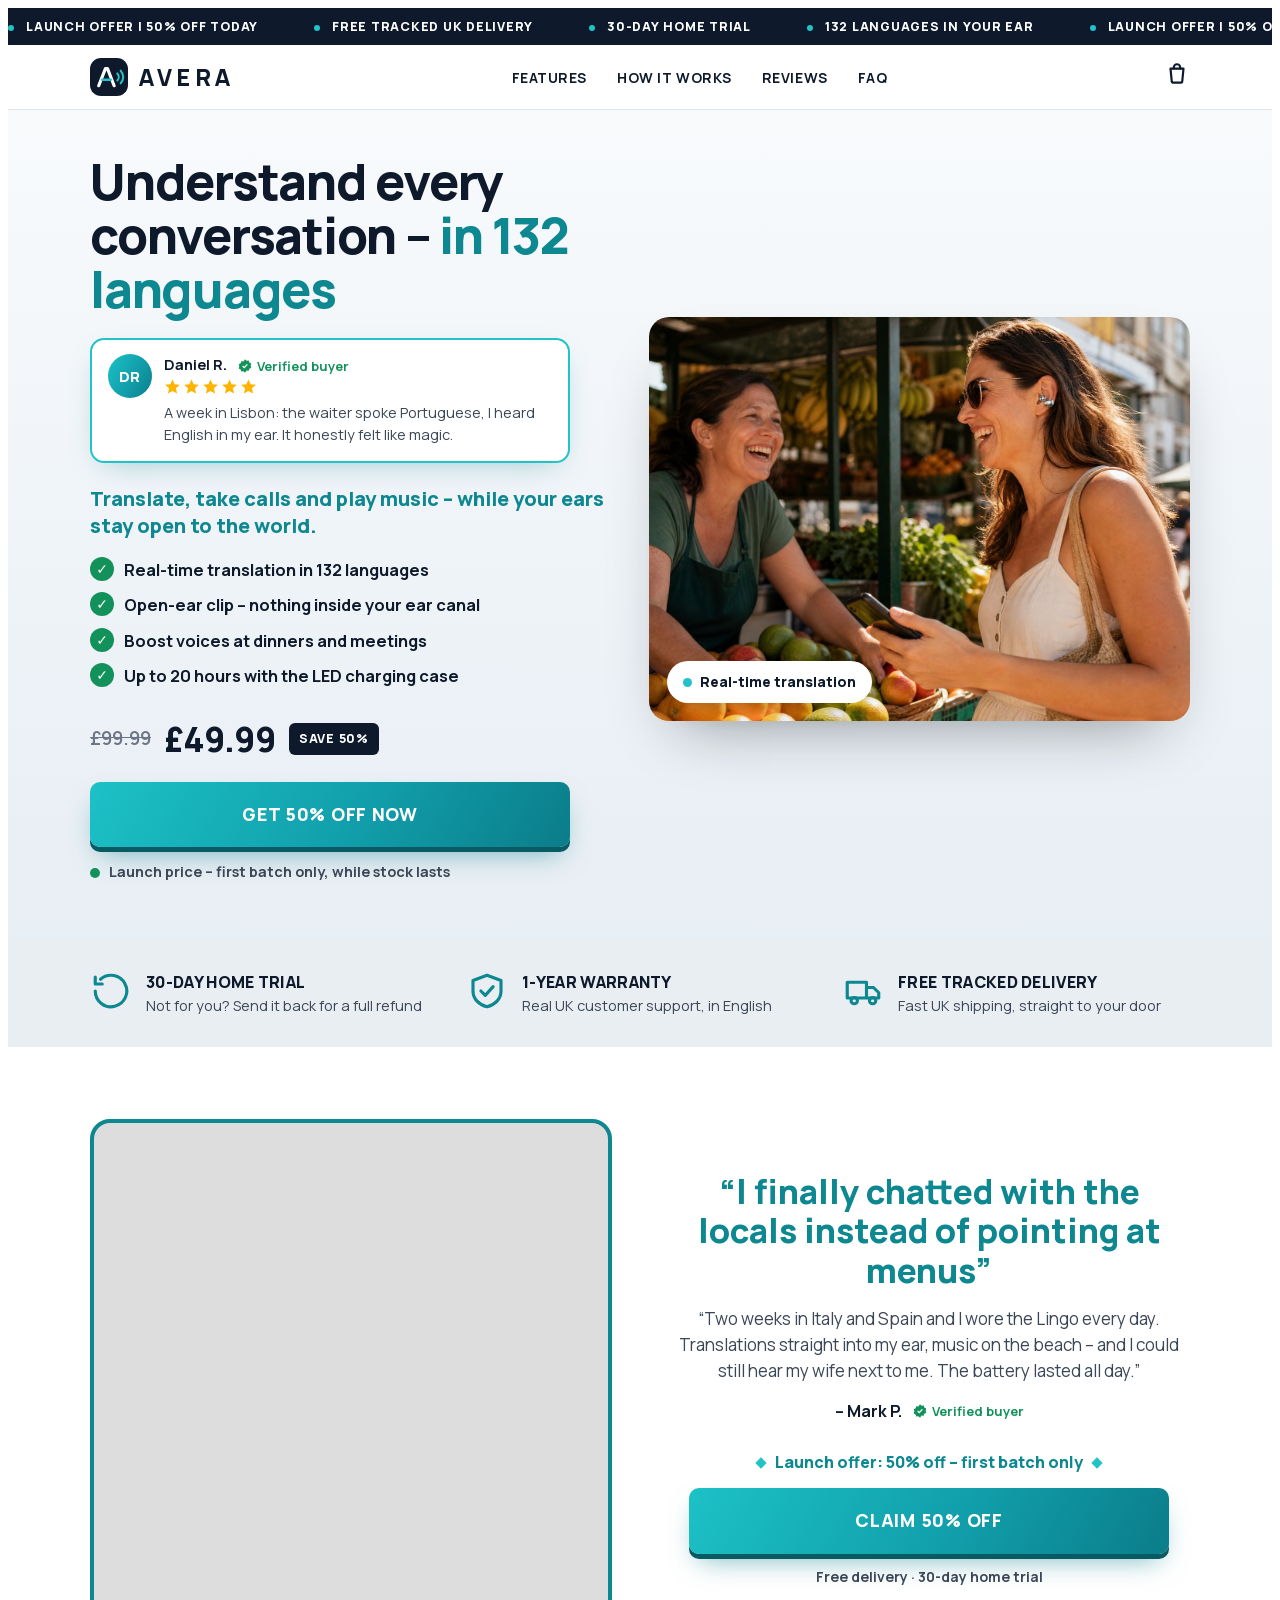
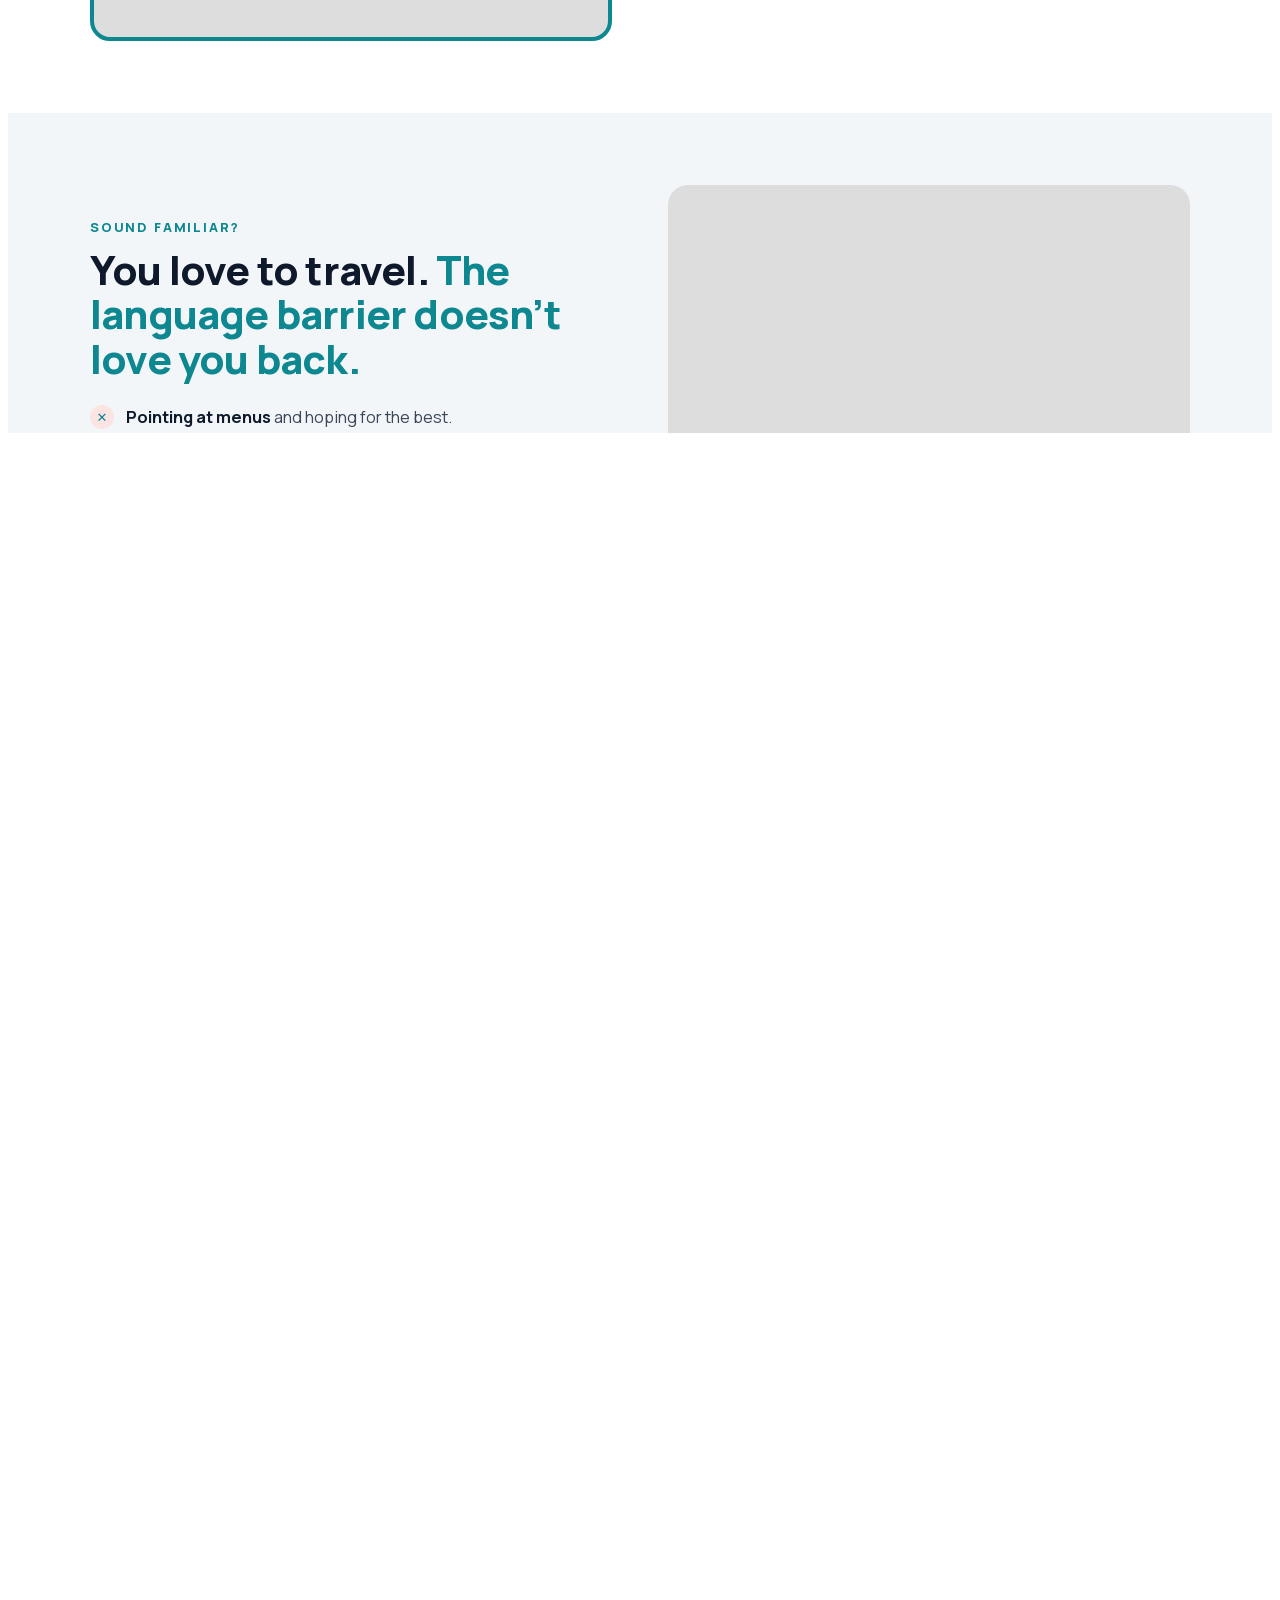
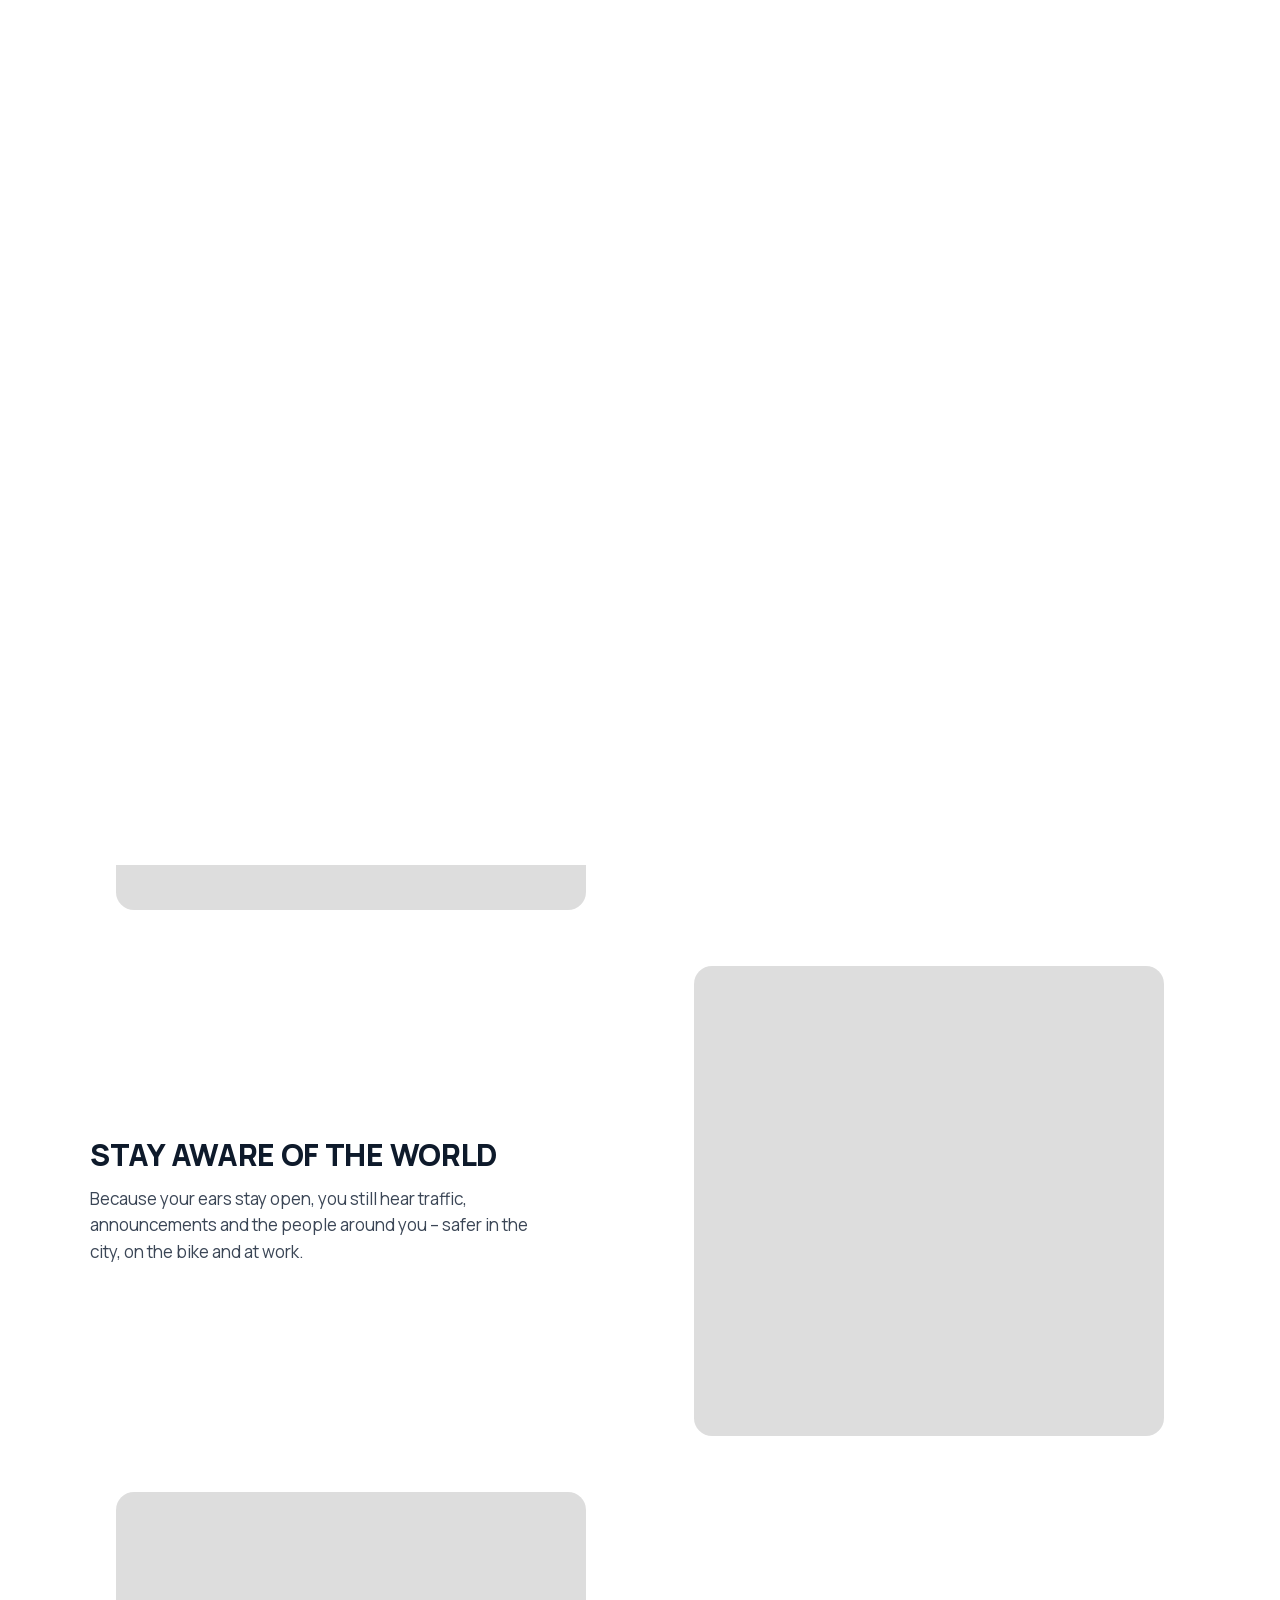
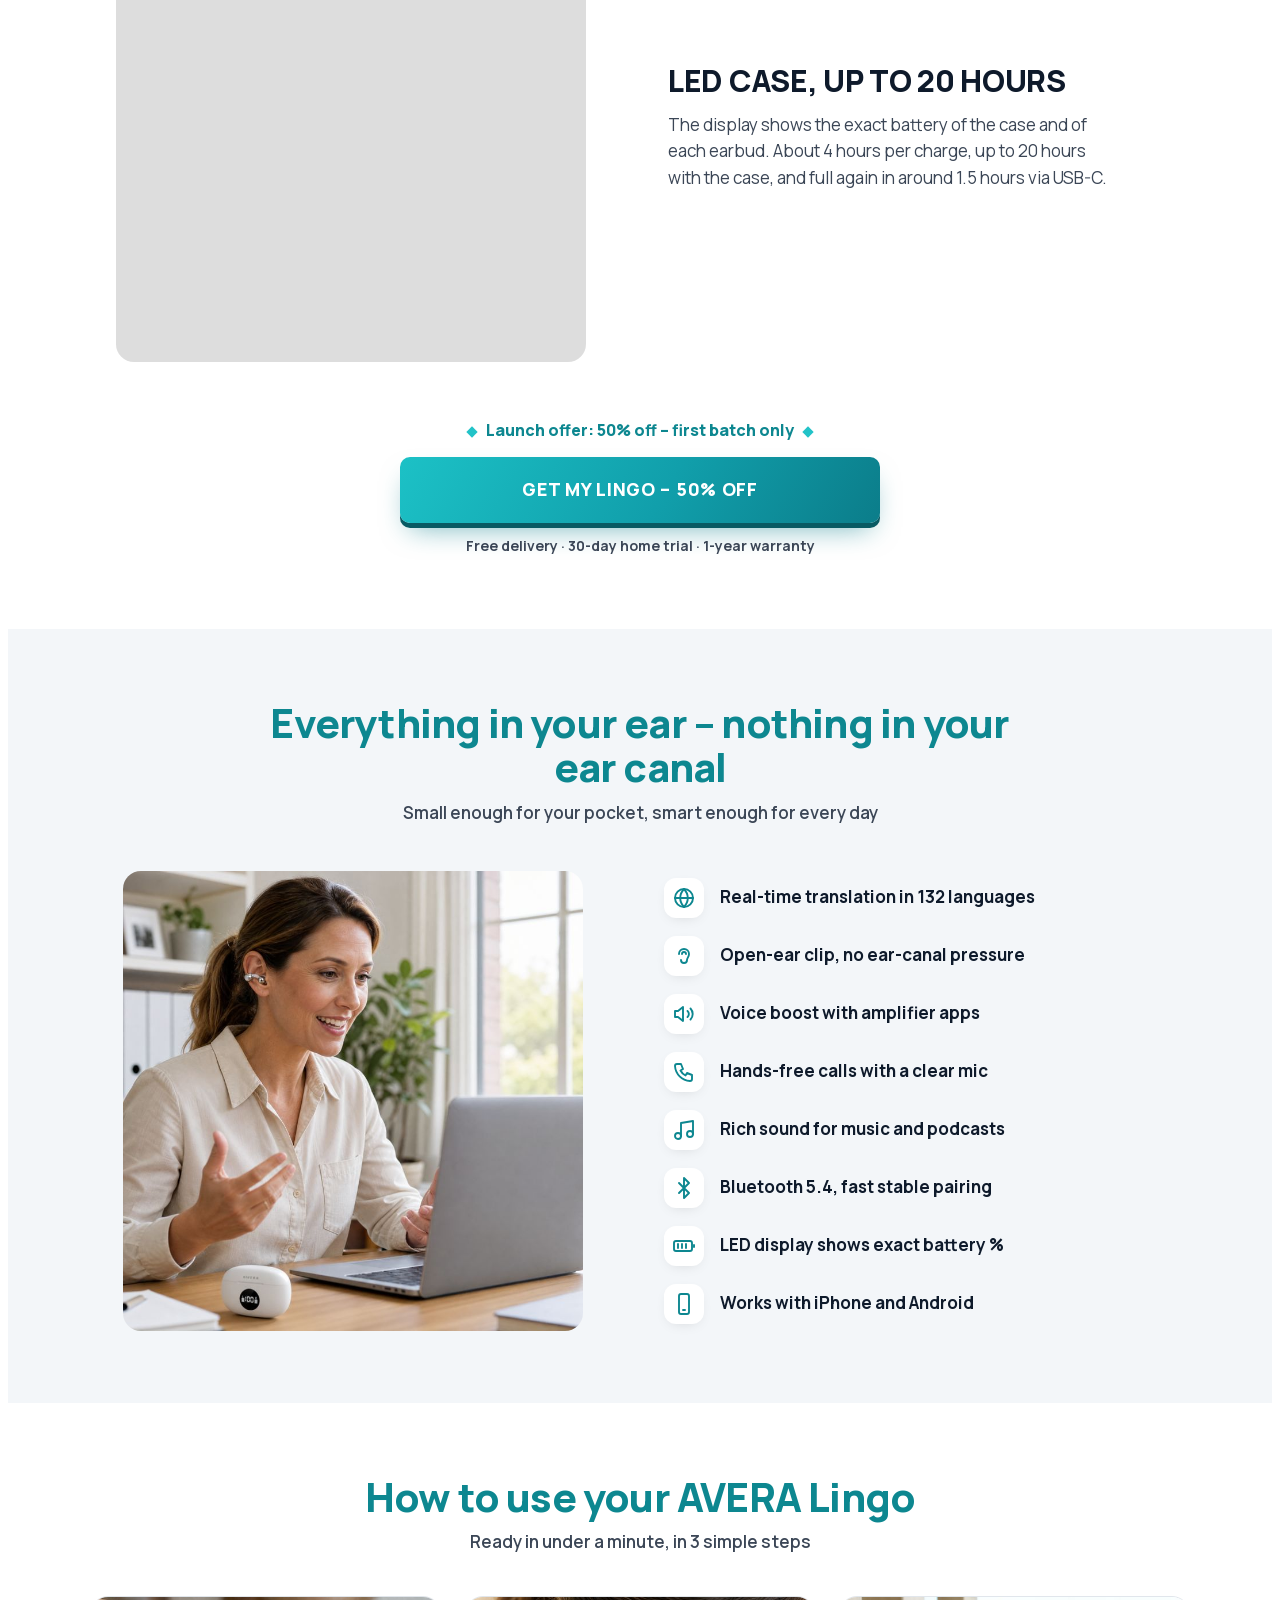
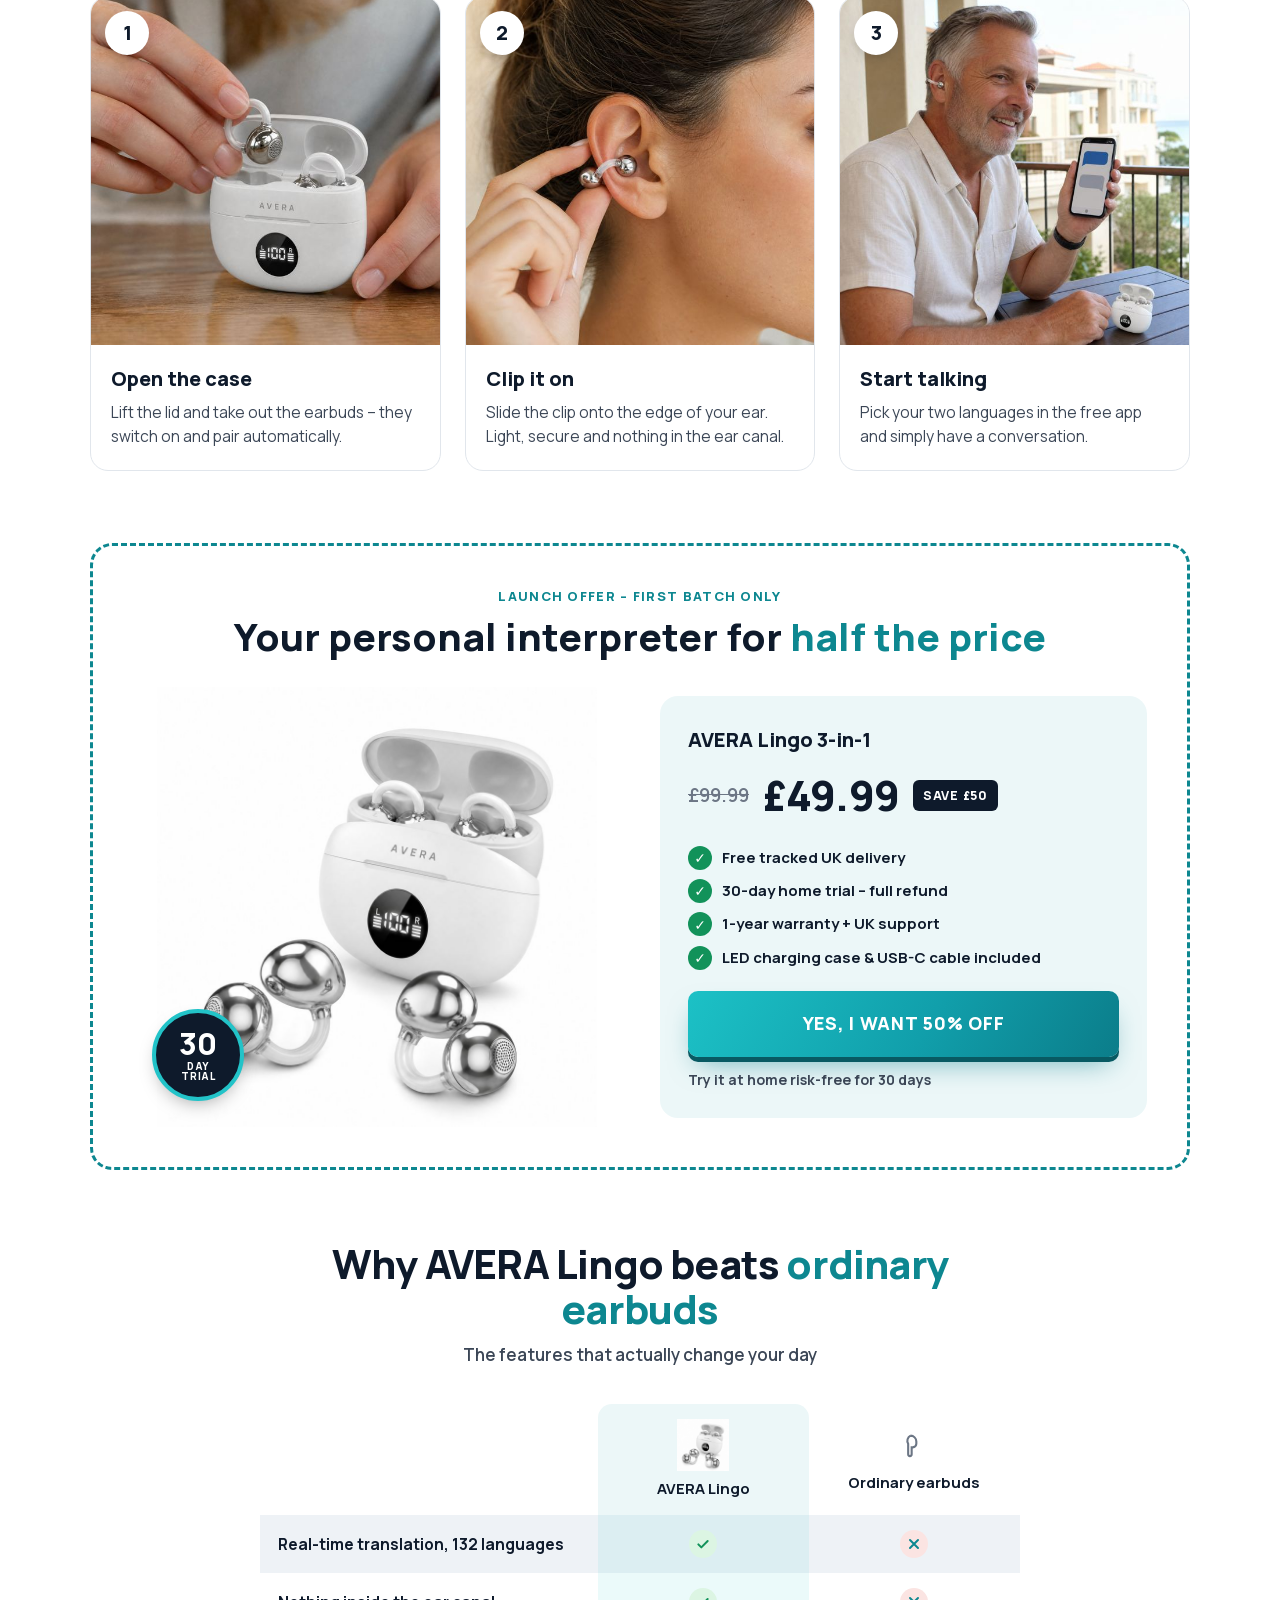
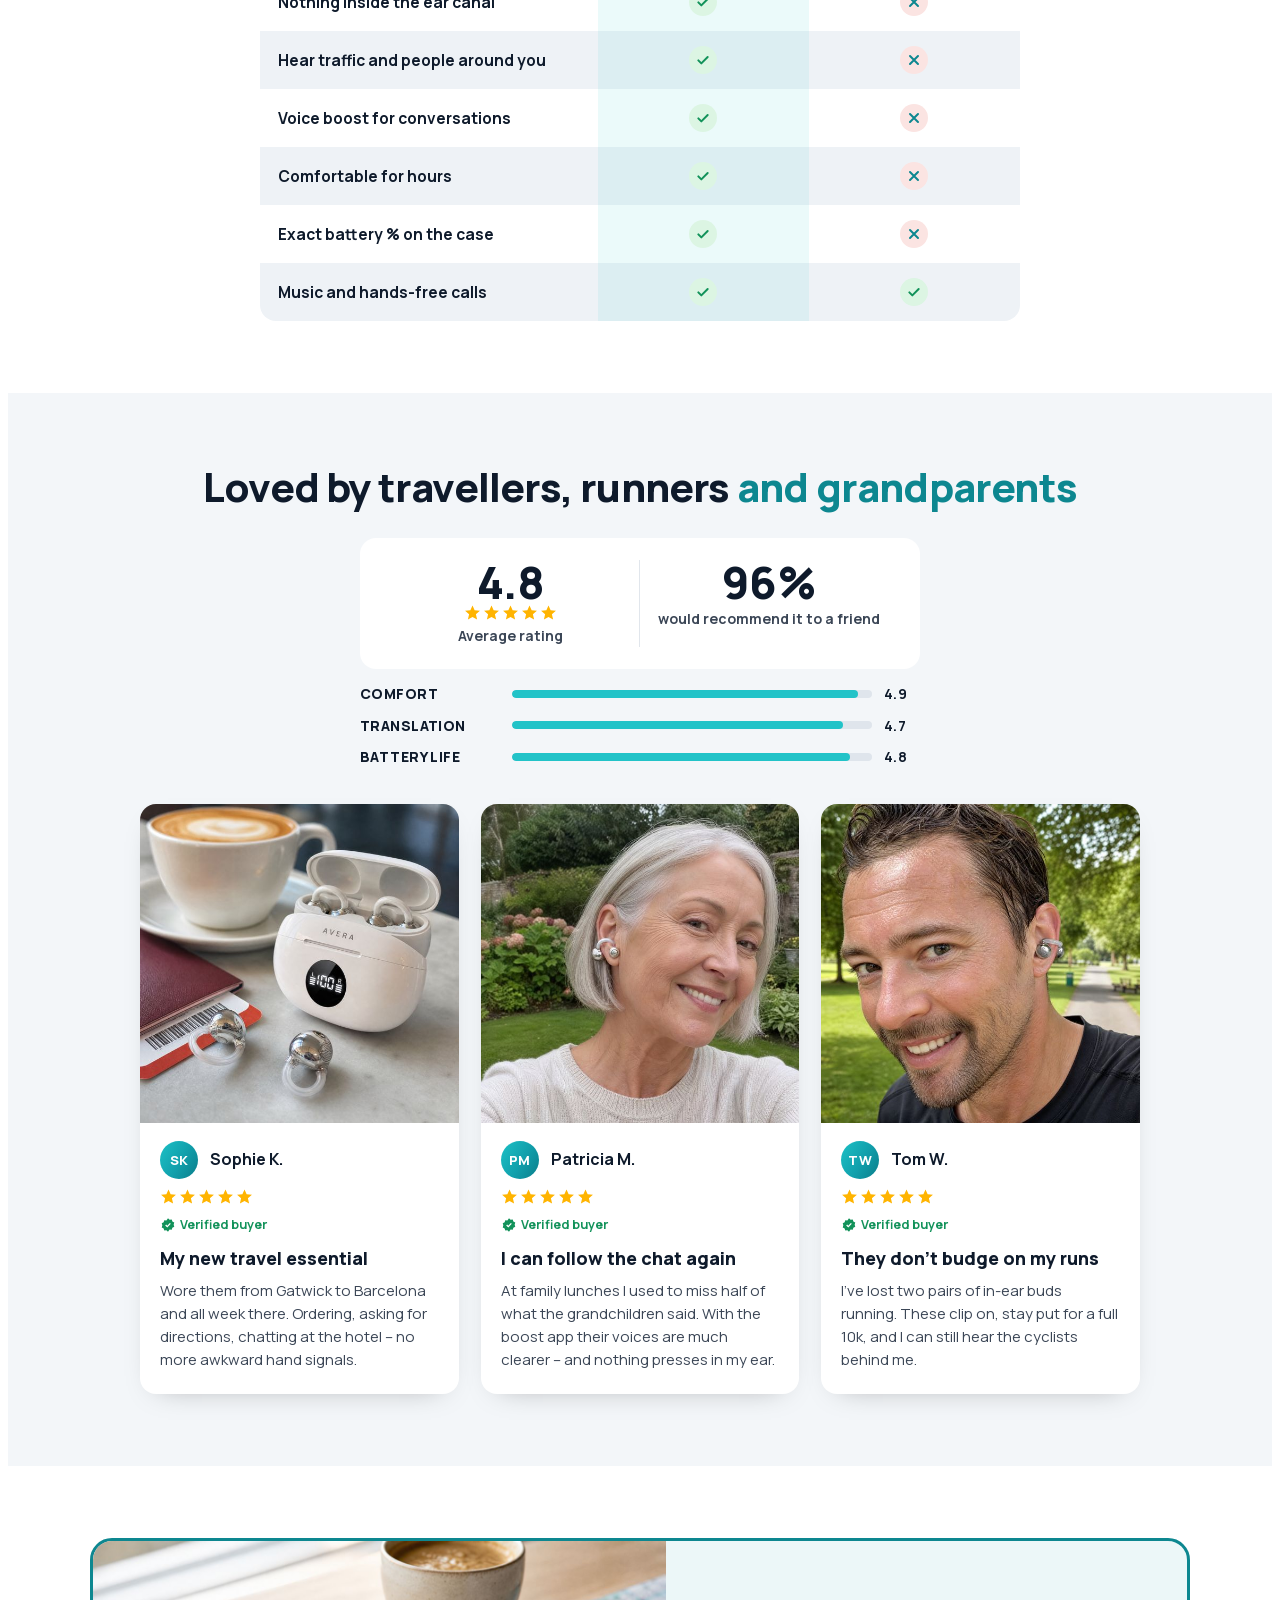
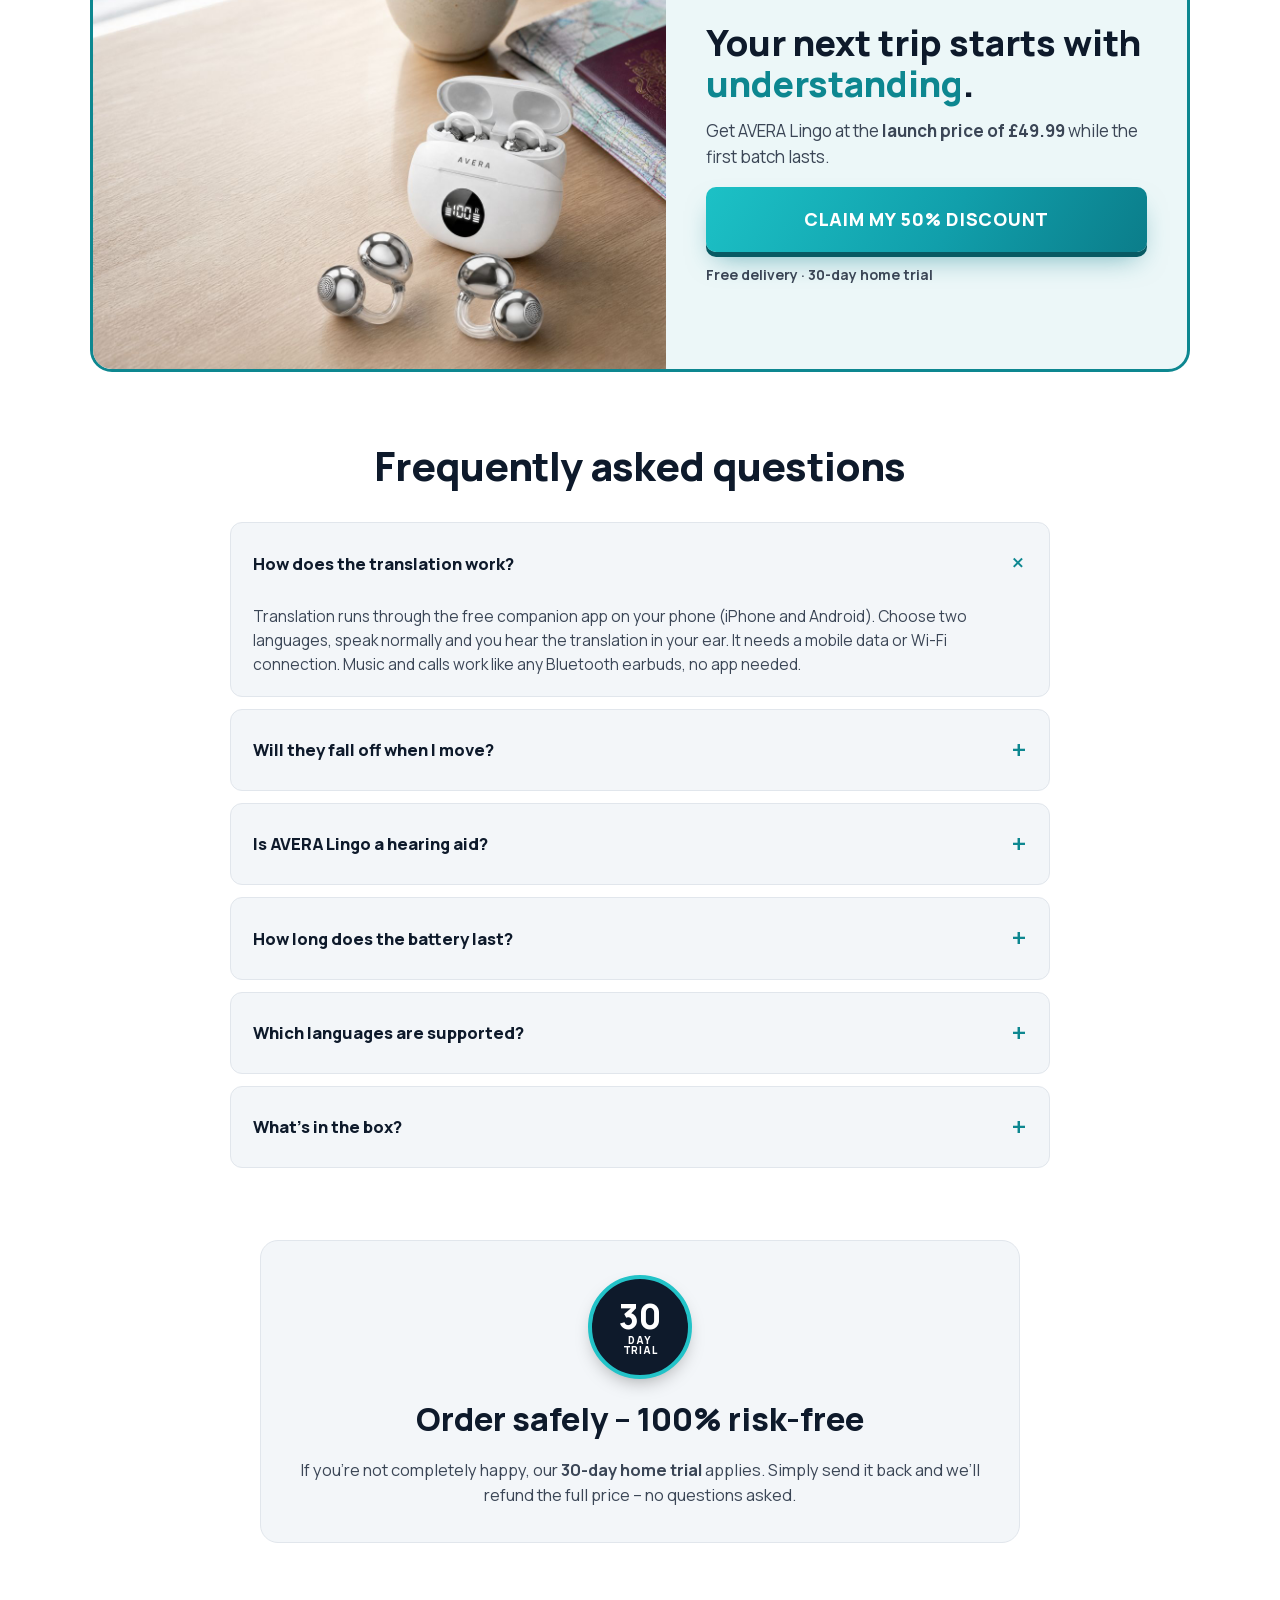
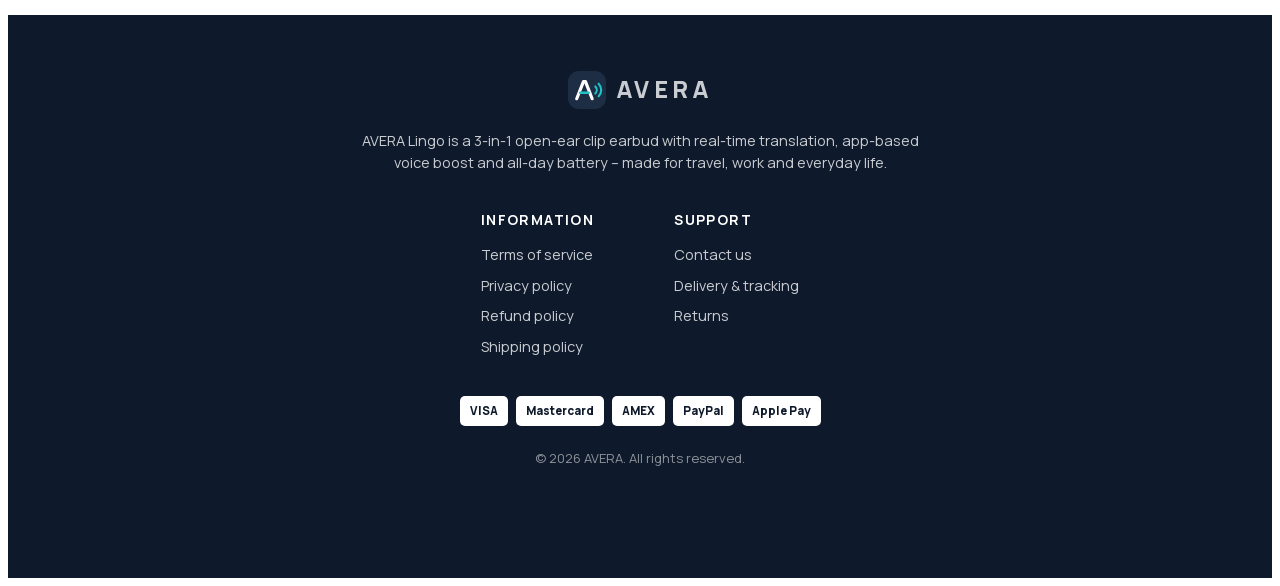
==== commit bedadefc: "Video CC: regole !important contro gli stili inline del wrapper Co-Authored-By: Claude Opus 5.5 (1M " ====
--- a/index.html
+++ b/index.html
@@ -5,7 +5,7 @@
 <meta name="viewport" content="width=device-width,initial-scale=1">
 <title>AVERA Lingo &#8211; 3-in-1 open-ear translator earbuds</title>
 <meta name="description" content="AVERA Lingo: open-ear clip earbuds with real-time translation in 132 languages, app-based voice boost and up to 20 hours with the LED charging case. 30-day home trial.">
-<link rel="stylesheet" href="https://camillithomas7-prog.github.io/avera-lingo/style-c1383264.css">
+<link rel="stylesheet" href="https://camillithomas7-prog.github.io/avera-lingo/style-db828c53.css">
 </head>
 <body>
 <div class="aw">
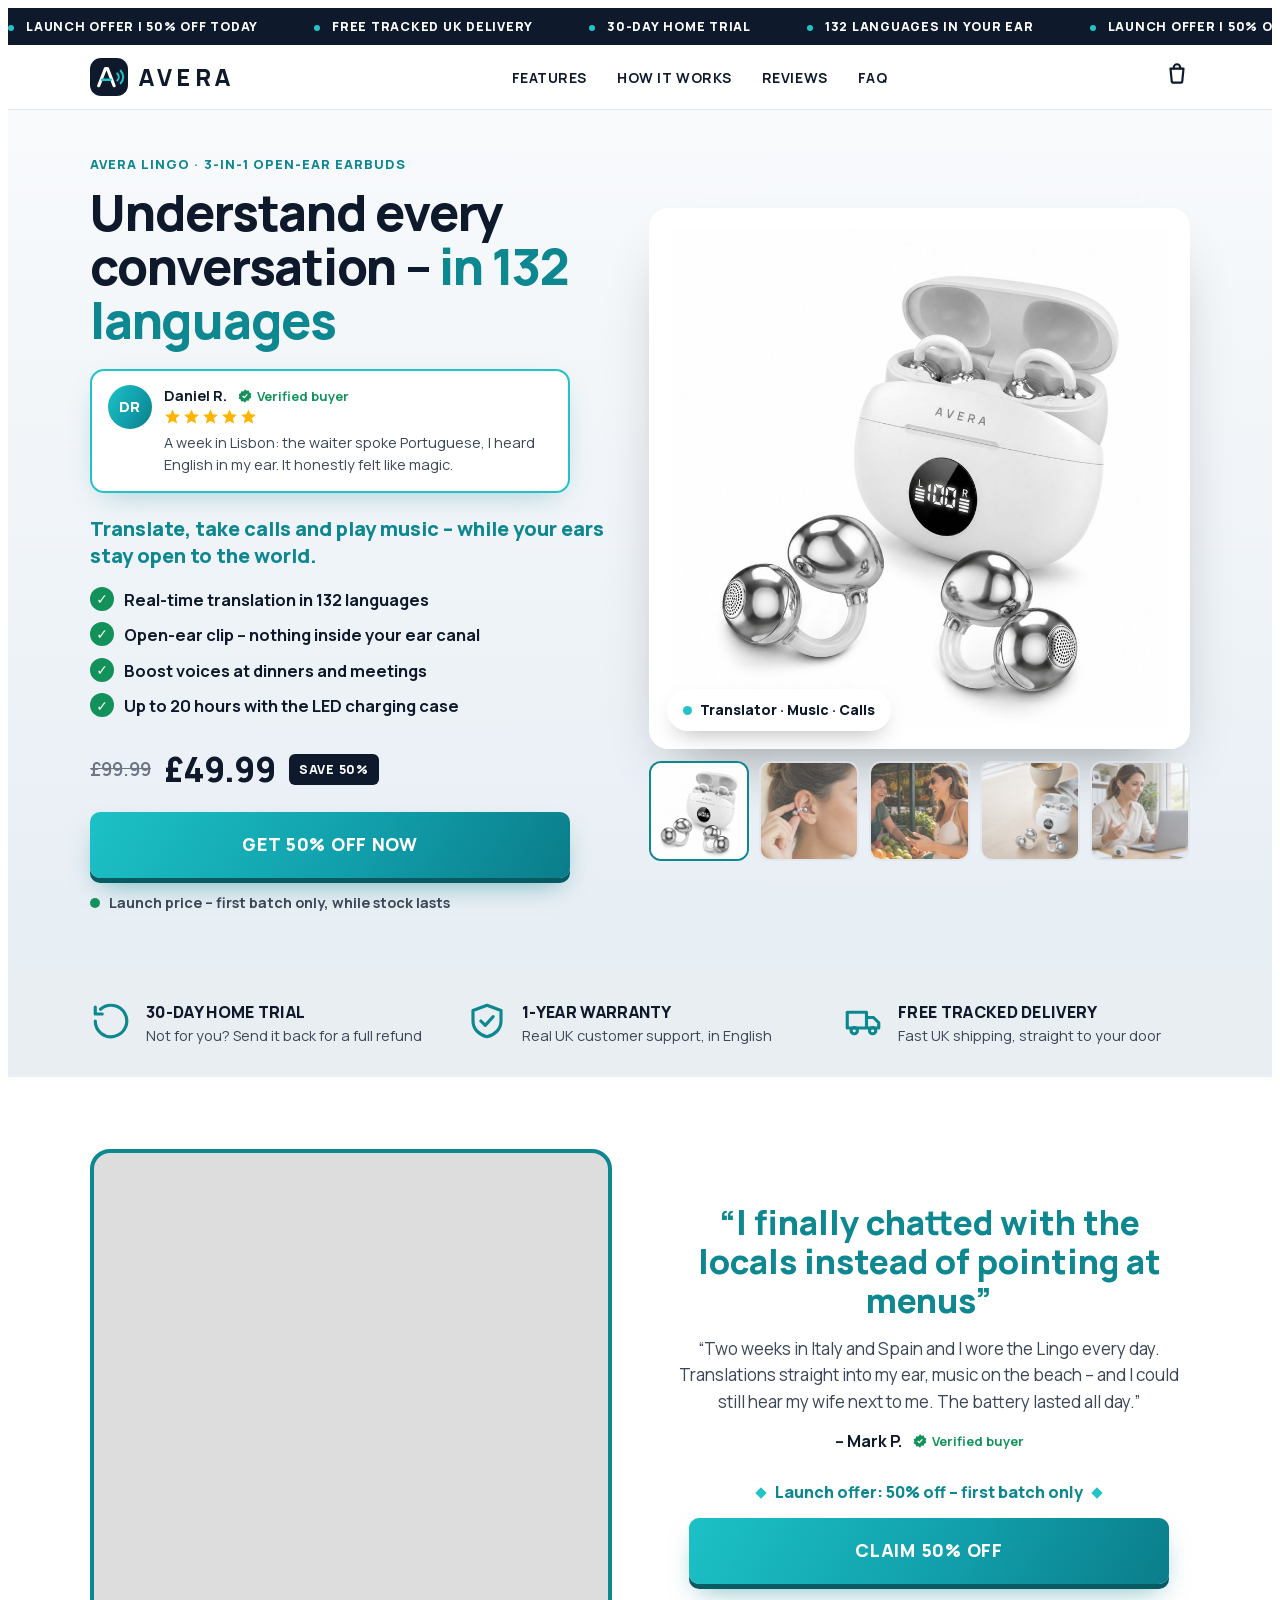
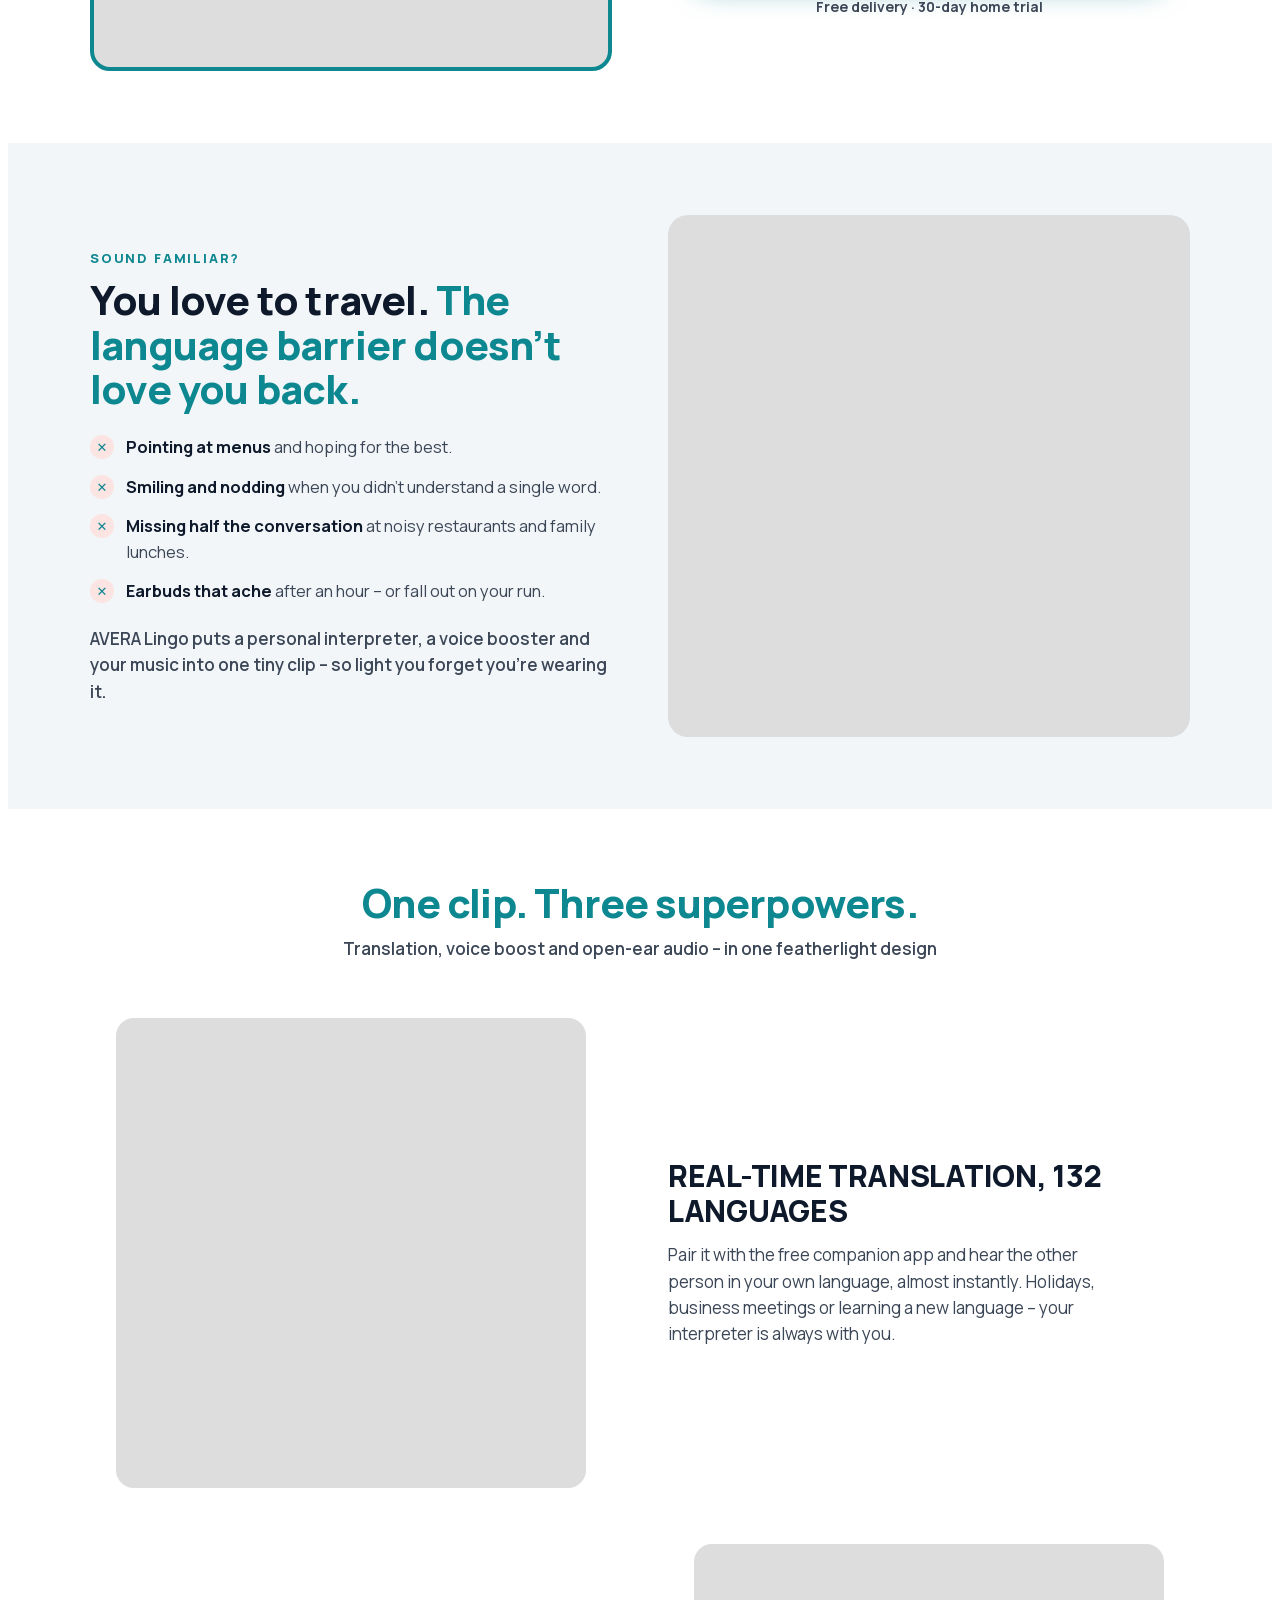
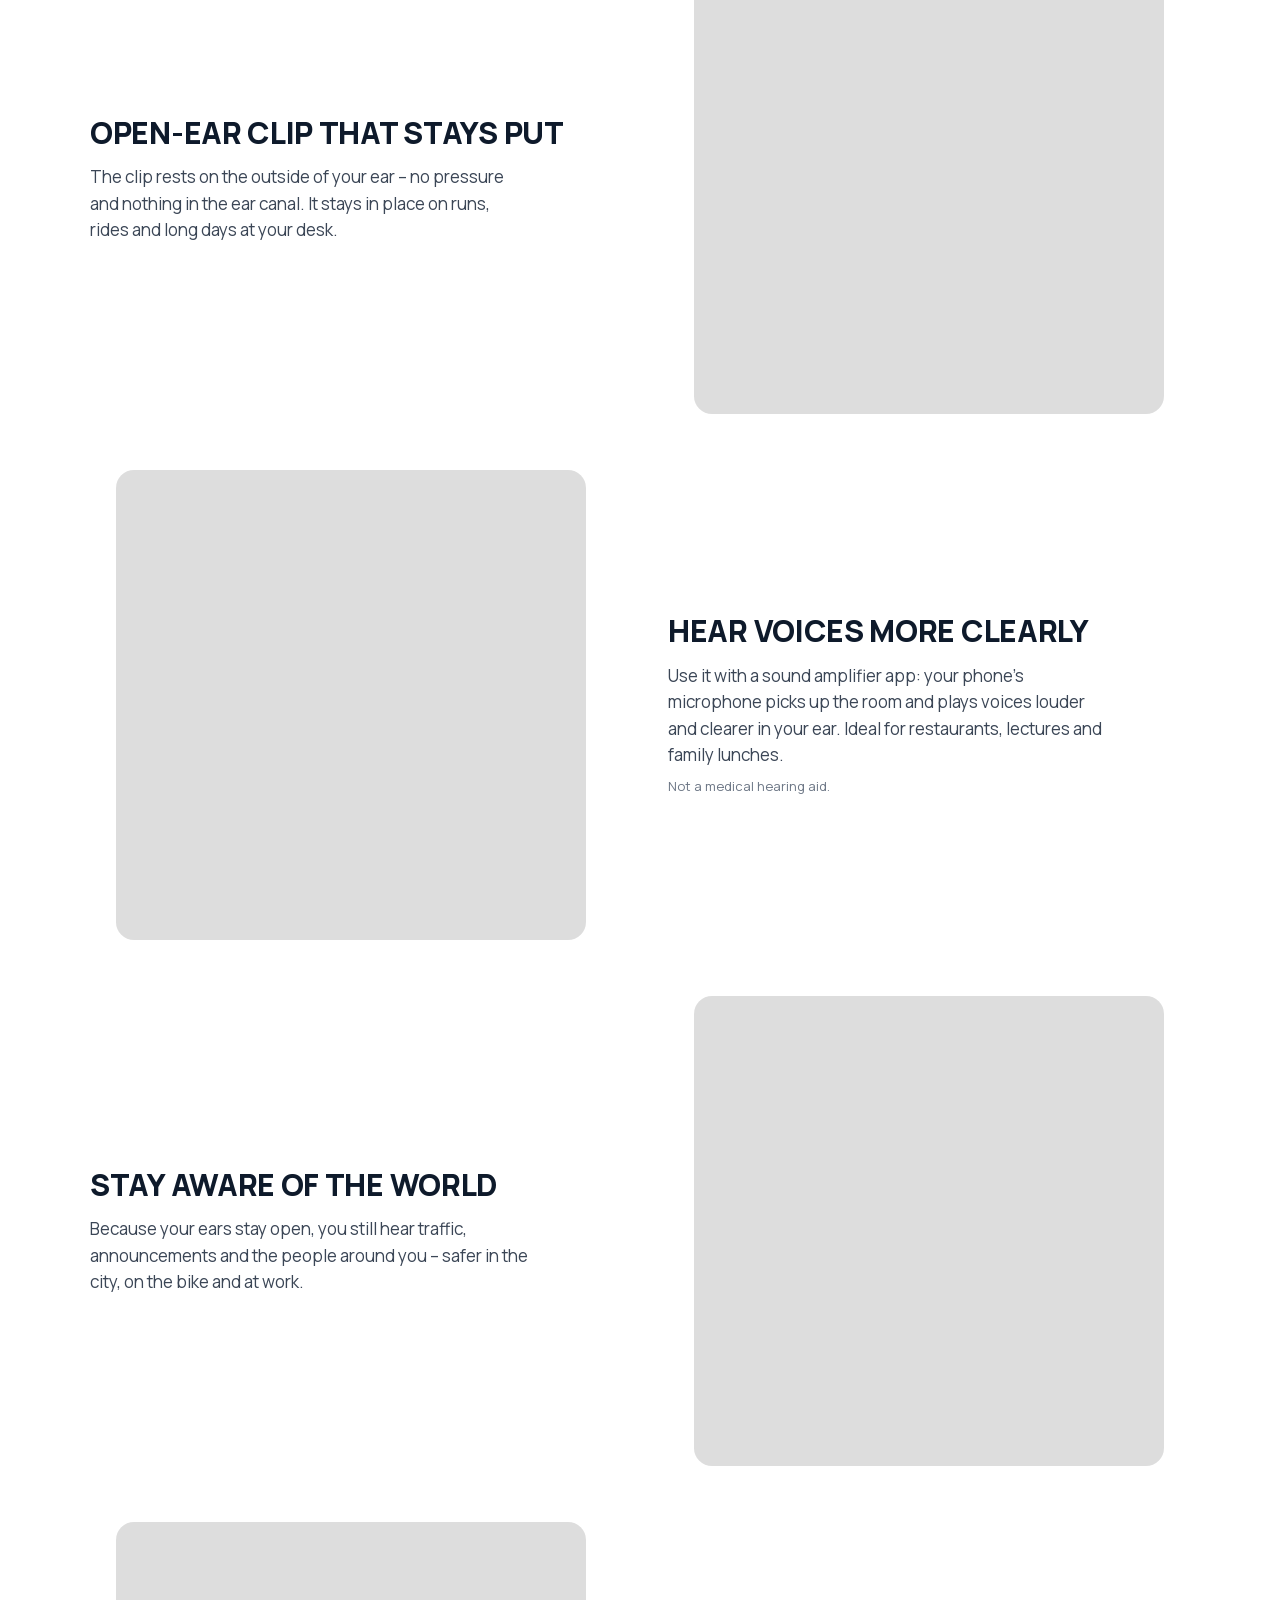
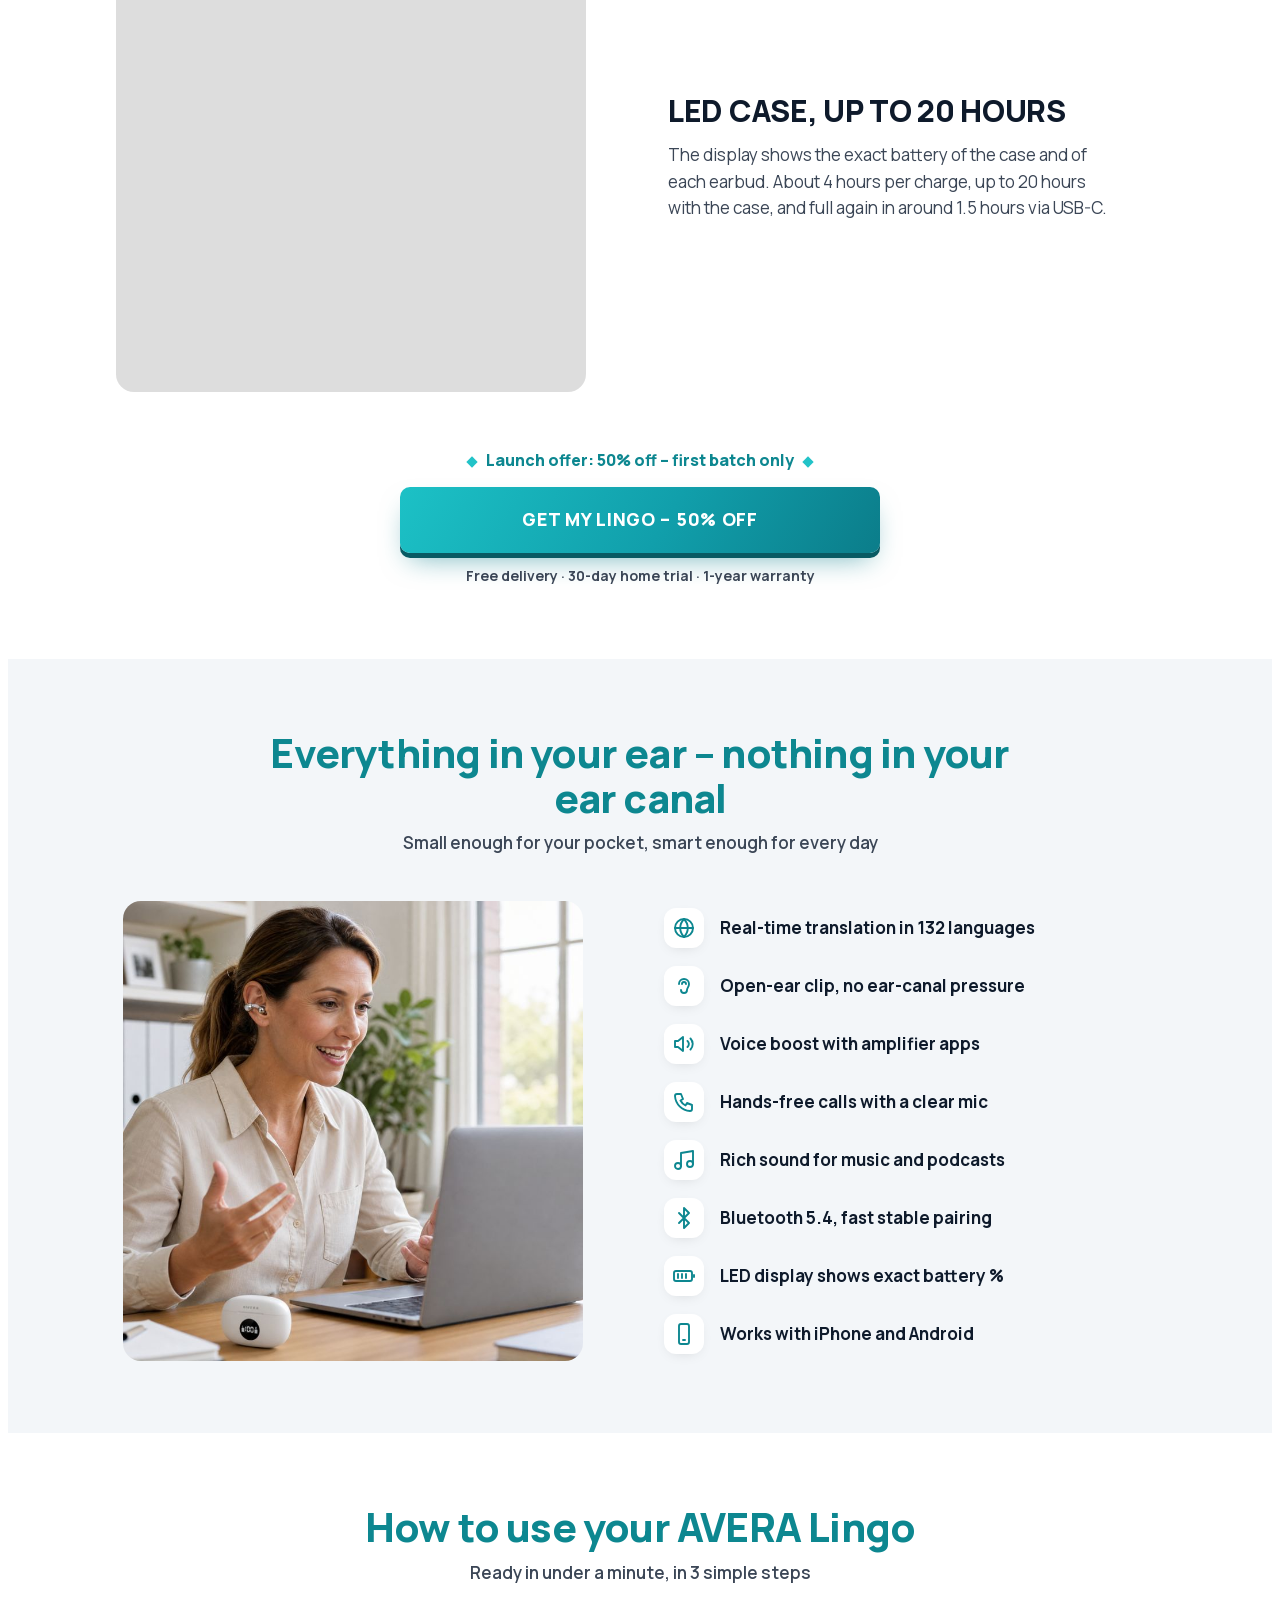
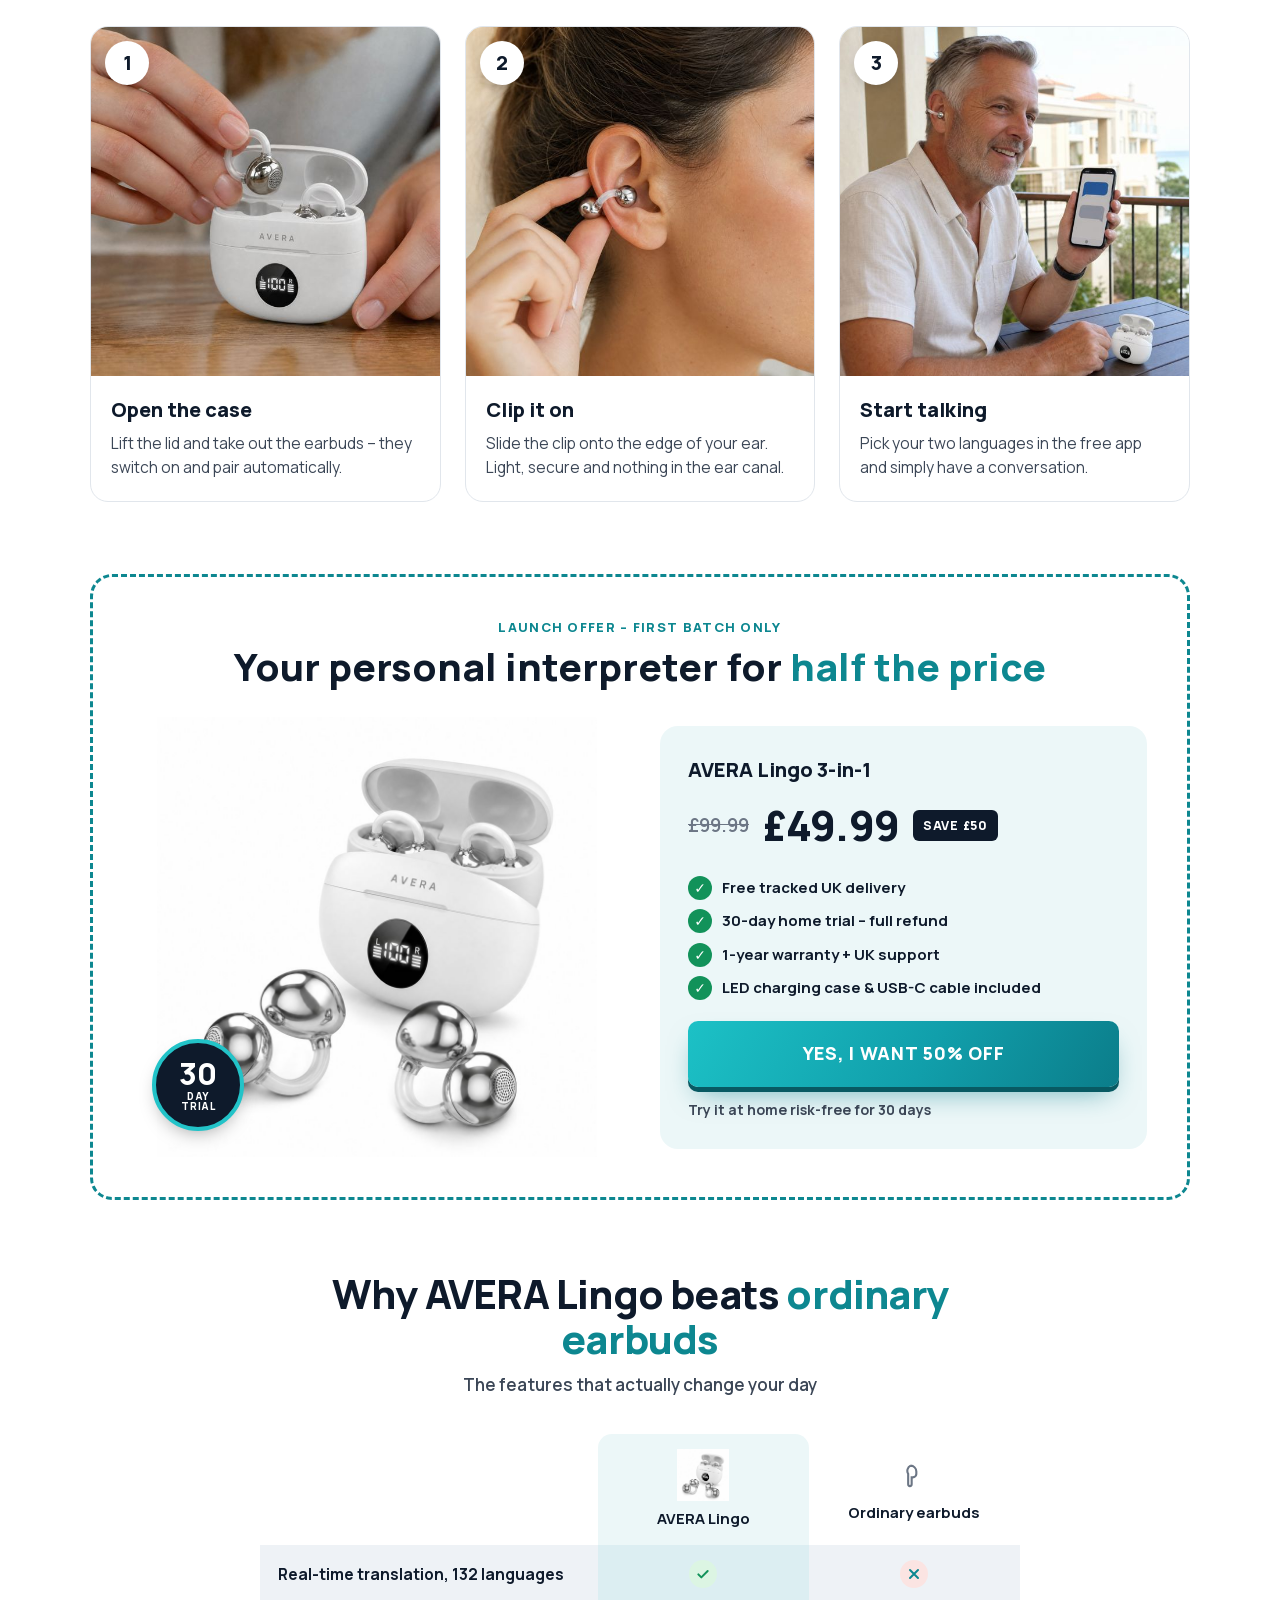
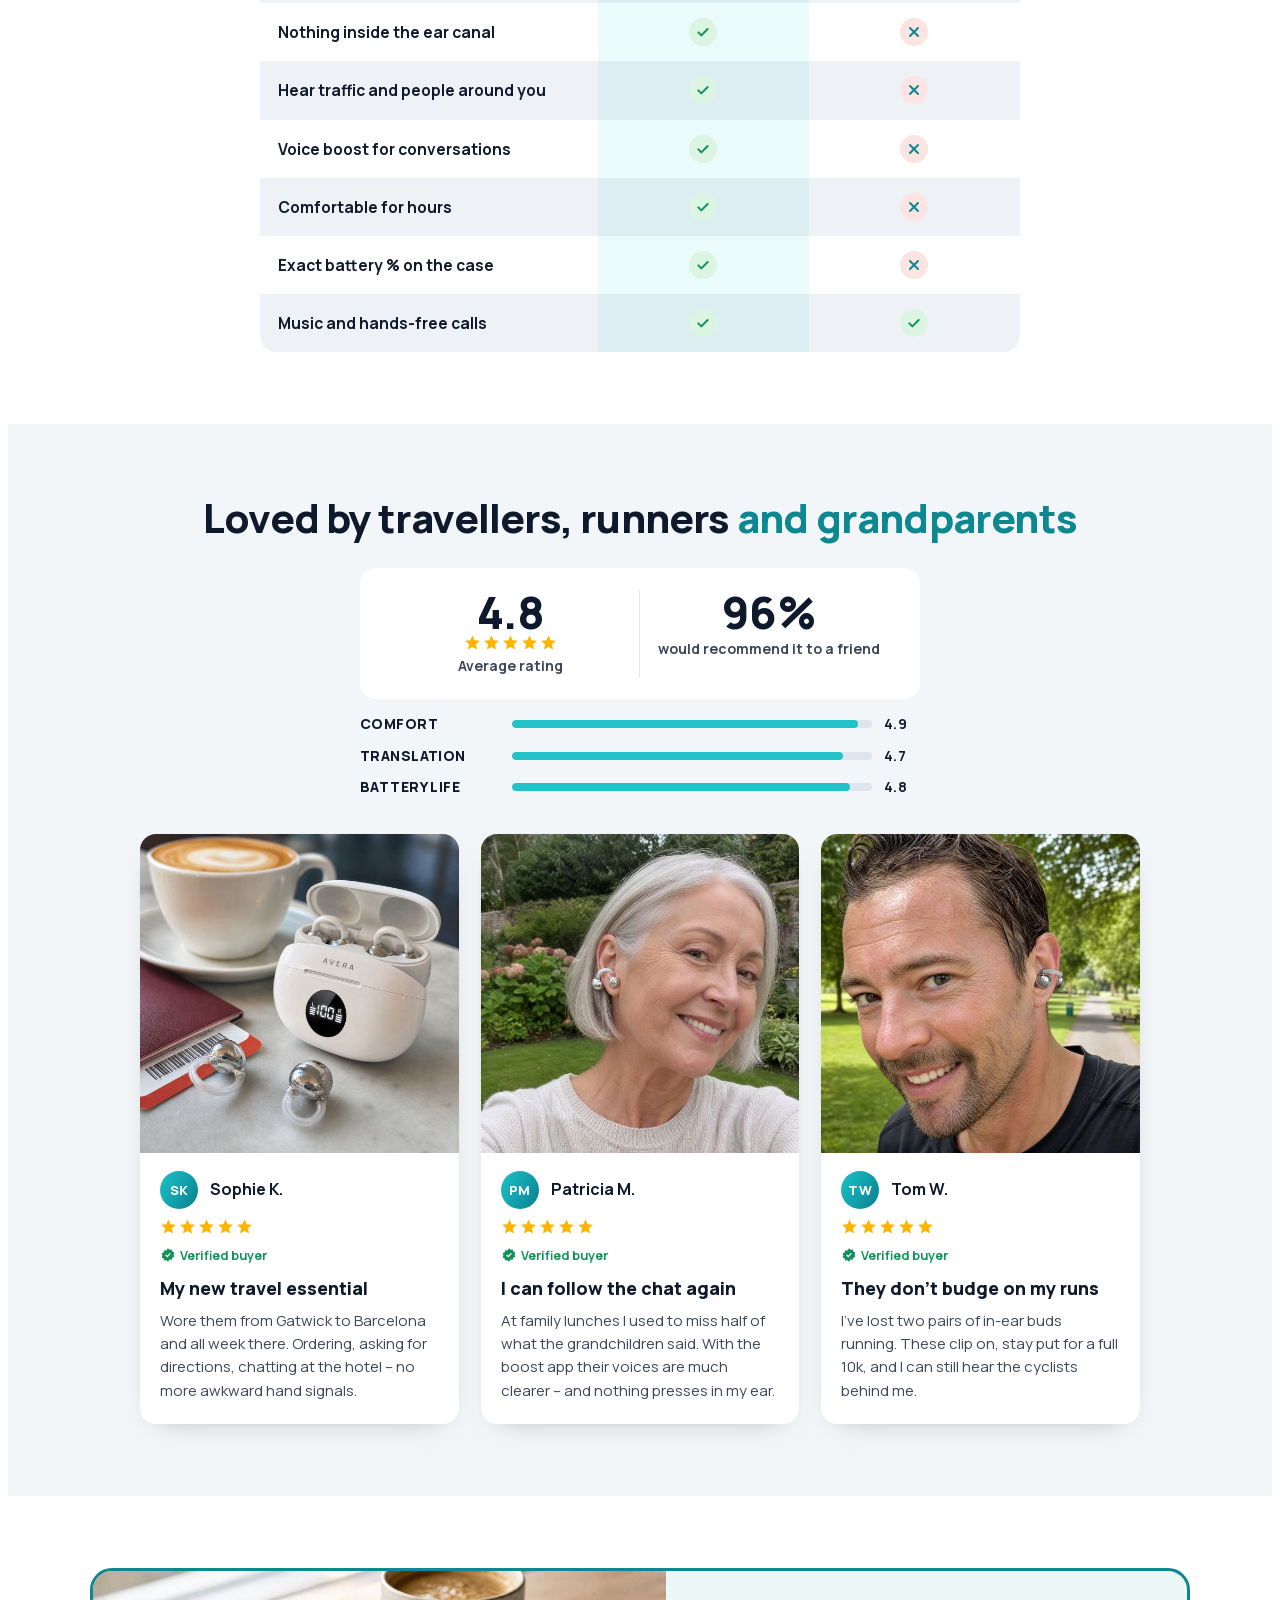
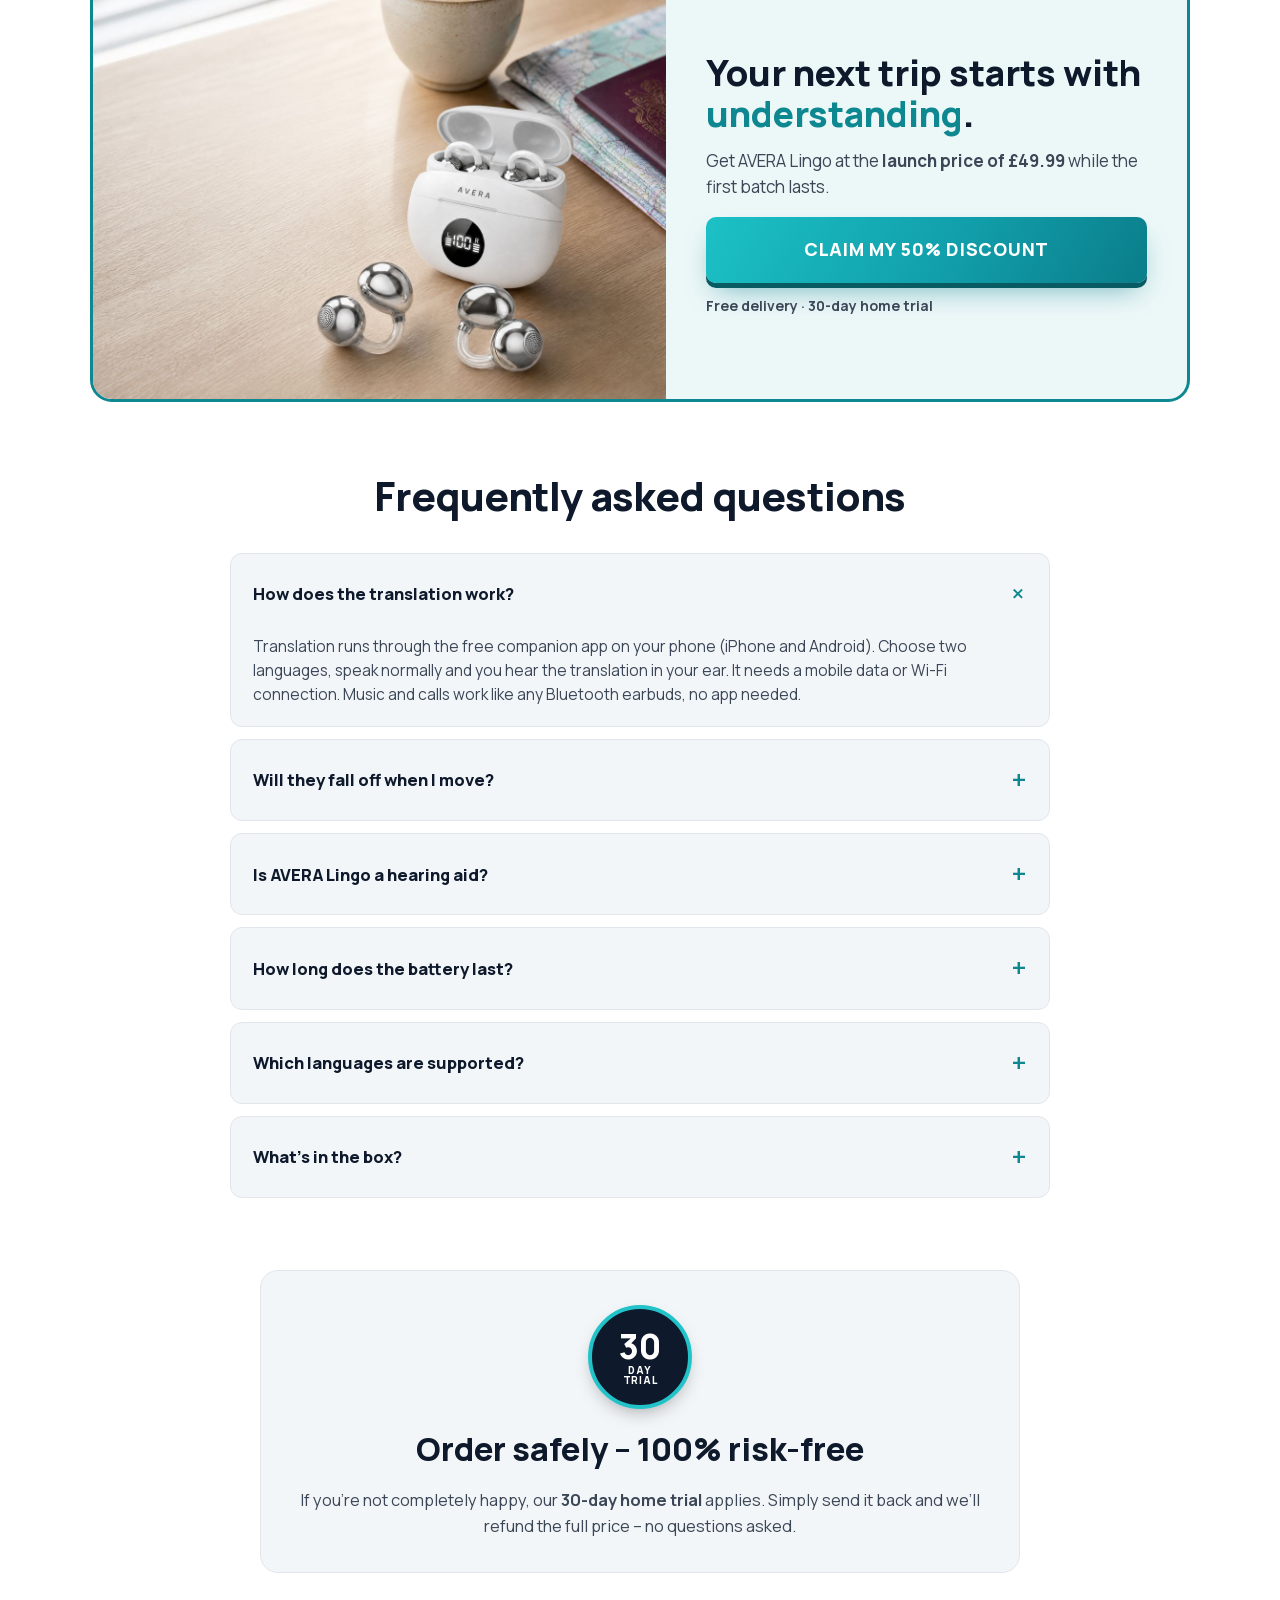
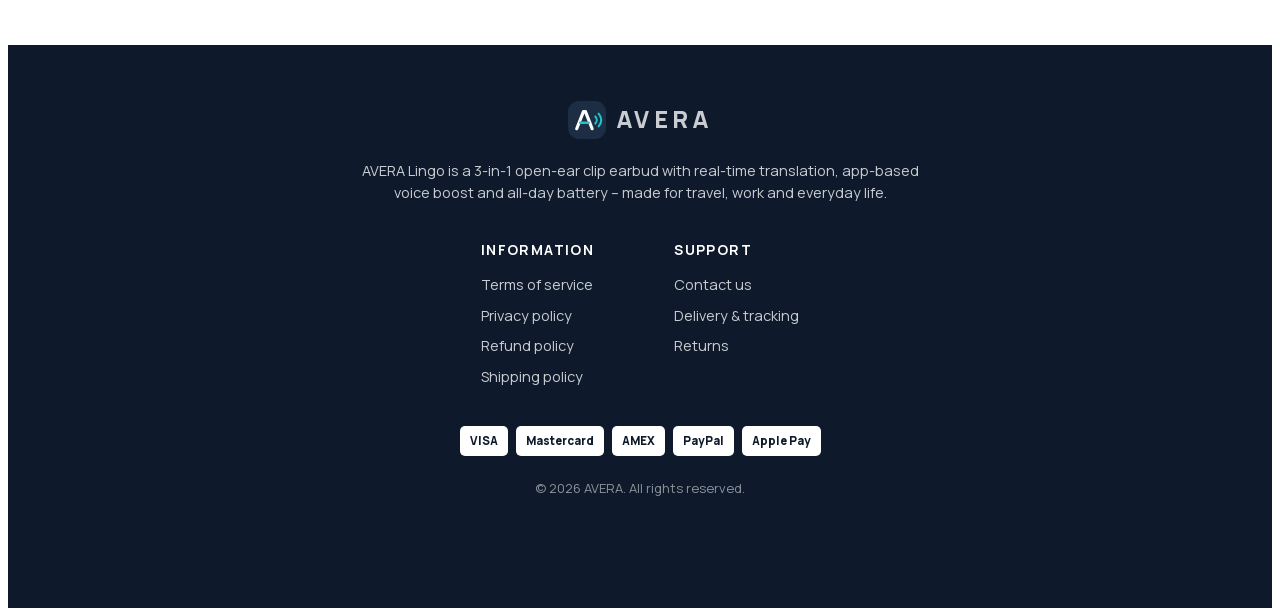
==== commit 7abff9f4: "Hero: prodotto in primo piano con galleria miniature (solo CSS) Co-Authored-By: Claude Opus 5.5 (1M " ====
--- a/index.html
+++ b/index.html
@@ -5,7 +5,7 @@
 <meta name="viewport" content="width=device-width,initial-scale=1">
 <title>AVERA Lingo &#8211; 3-in-1 open-ear translator earbuds</title>
 <meta name="description" content="AVERA Lingo: open-ear clip earbuds with real-time translation in 132 languages, app-based voice boost and up to 20 hours with the LED charging case. 30-day home trial.">
-<link rel="stylesheet" href="https://camillithomas7-prog.github.io/avera-lingo/style-db828c53.css">
+<link rel="stylesheet" href="https://camillithomas7-prog.github.io/avera-lingo/style-1fe0f5b7.css">
 </head>
 <body>
 <div class="aw">
@@ -22,8 +22,25 @@
 </div></header>
 
 <section class="aw-hero" id="top"><div class="aw-wrap aw-hero-in">
+<p class="aw-eyebrow">AVERA Lingo &middot; 3-in-1 open-ear earbuds</p>
 <h1>Understand every conversation &#8211; <em>in 132 languages</em></h1>
-<div class="aw-hero-media"><img src="https://camillithomas7-prog.github.io/avera-lingo/assets/hero.jpg" alt="Woman chatting with a market seller abroad while wearing AVERA Lingo"><span class="aw-chip">Real-time translation</span></div>
+<div class="aw-hero-media aw-gal">
+<div class="aw-gal-main">
+<img class="aw-m1" src="https://camillithomas7-prog.github.io/avera-lingo/assets/pack.jpg" alt="AVERA Lingo open-ear earbuds and LED charging case">
+<img class="aw-m2" src="https://camillithomas7-prog.github.io/avera-lingo/assets/s2.jpg" alt="AVERA Lingo clip earbud worn on the ear">
+<img class="aw-m3" src="https://camillithomas7-prog.github.io/avera-lingo/assets/hero.jpg" alt="Woman chatting with a market seller abroad while wearing AVERA Lingo">
+<img class="aw-m4" src="https://camillithomas7-prog.github.io/avera-lingo/assets/final.jpg" alt="AVERA Lingo on a travel desk with a passport">
+<img class="aw-m5" src="https://camillithomas7-prog.github.io/avera-lingo/assets/office.jpg" alt="Woman on a video call wearing AVERA Lingo">
+<span class="aw-chip">Translator &middot; Music &middot; Calls</span>
+</div>
+<div class="aw-thumbs">
+<label class="aw-t1"><input type="radio" name="awg" checked><img src="https://camillithomas7-prog.github.io/avera-lingo/assets/pack.jpg" alt=""></label>
+<label class="aw-t2"><input type="radio" name="awg"><img src="https://camillithomas7-prog.github.io/avera-lingo/assets/s2.jpg" alt=""></label>
+<label class="aw-t3"><input type="radio" name="awg"><img src="https://camillithomas7-prog.github.io/avera-lingo/assets/hero.jpg" alt=""></label>
+<label class="aw-t4"><input type="radio" name="awg"><img src="https://camillithomas7-prog.github.io/avera-lingo/assets/final.jpg" alt=""></label>
+<label class="aw-t5"><input type="radio" name="awg"><img src="https://camillithomas7-prog.github.io/avera-lingo/assets/office.jpg" alt=""></label>
+</div>
+</div>
 <div class="aw-hero-copy">
 <div class="aw-review">
 <div class="aw-av">DR</div>
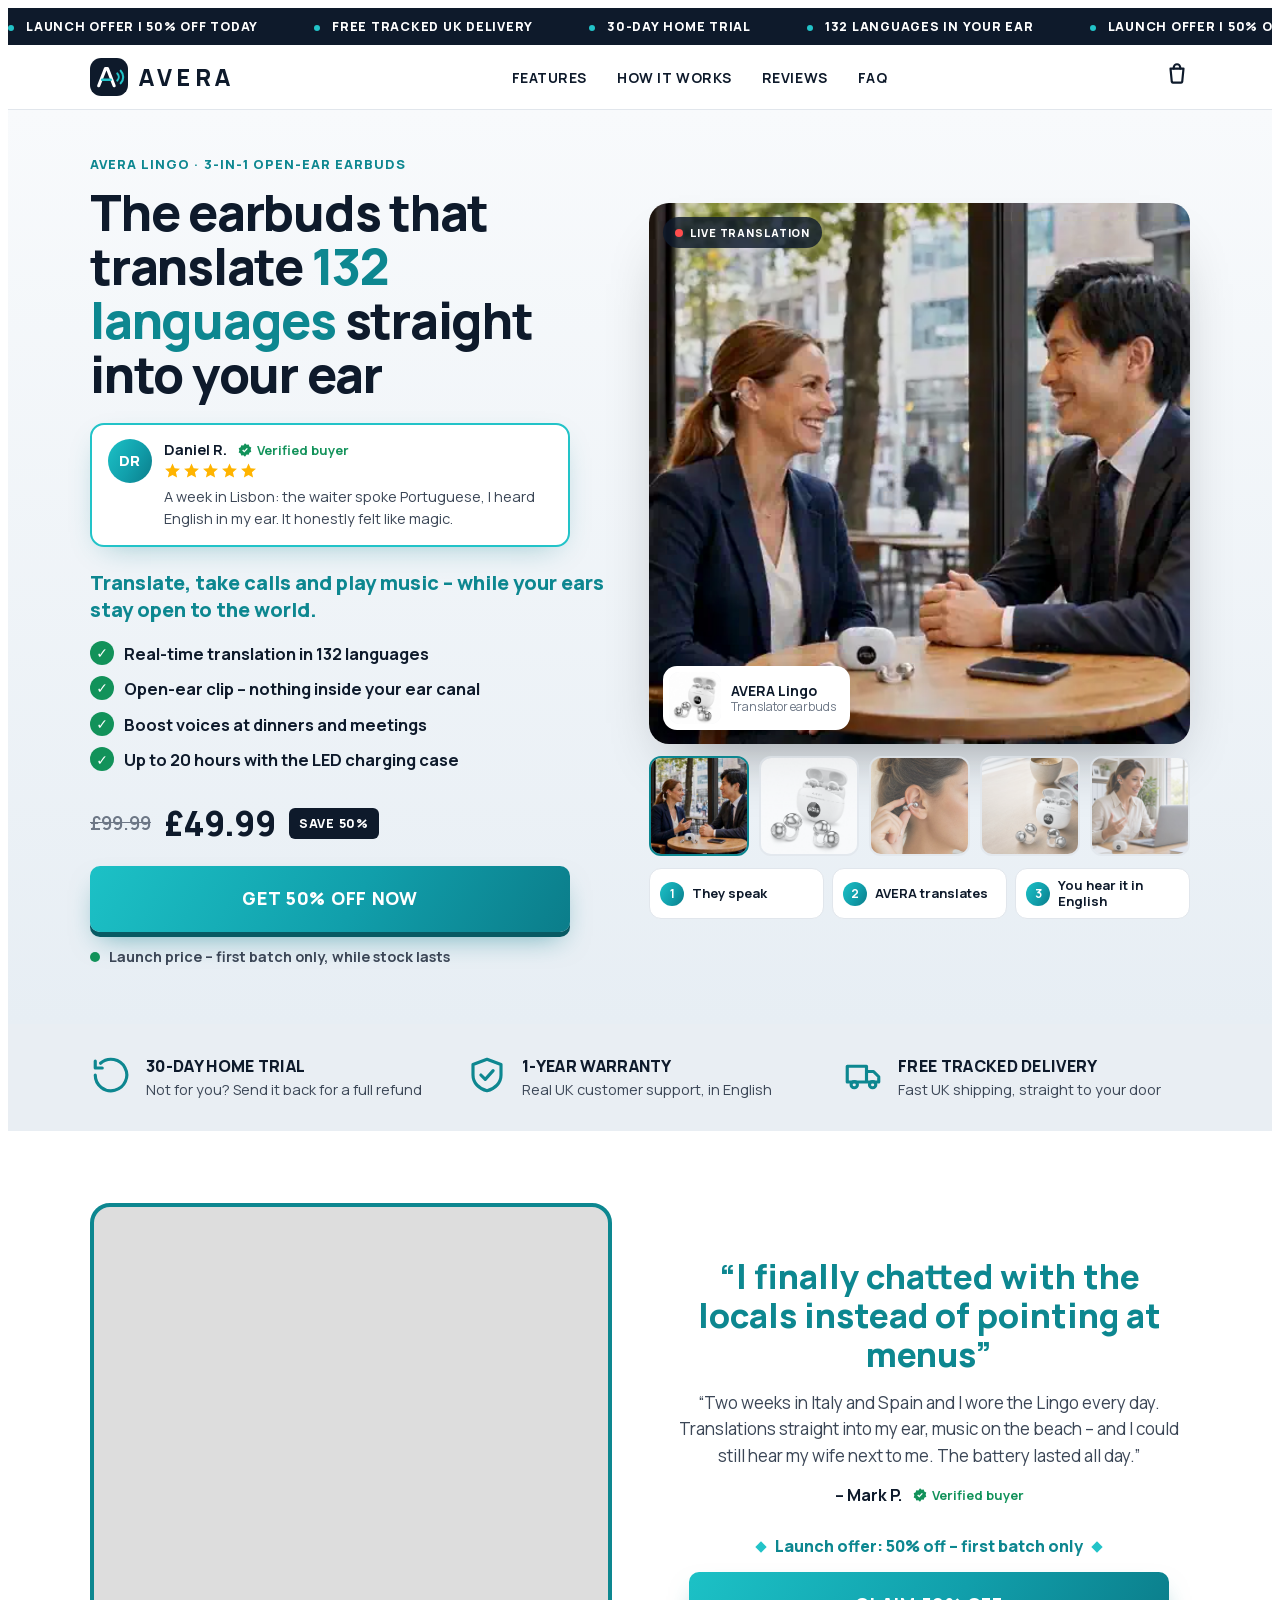
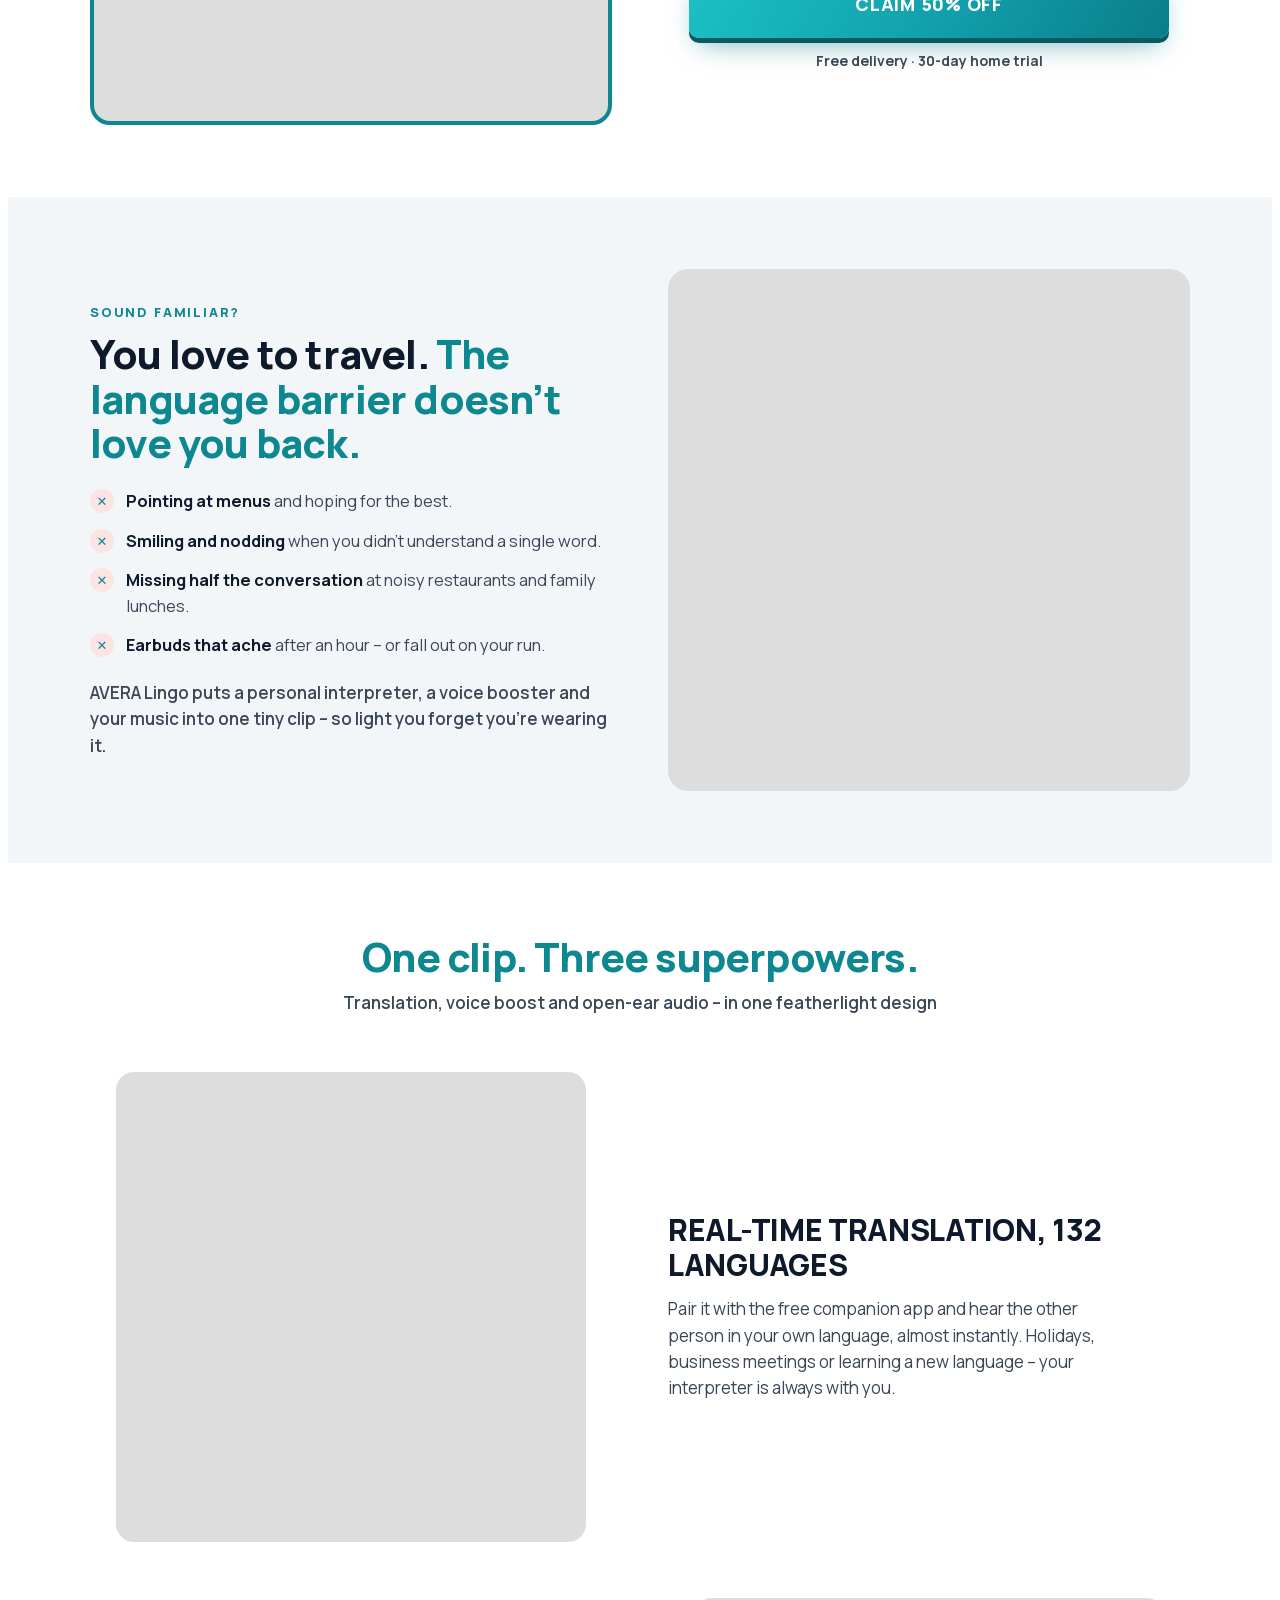
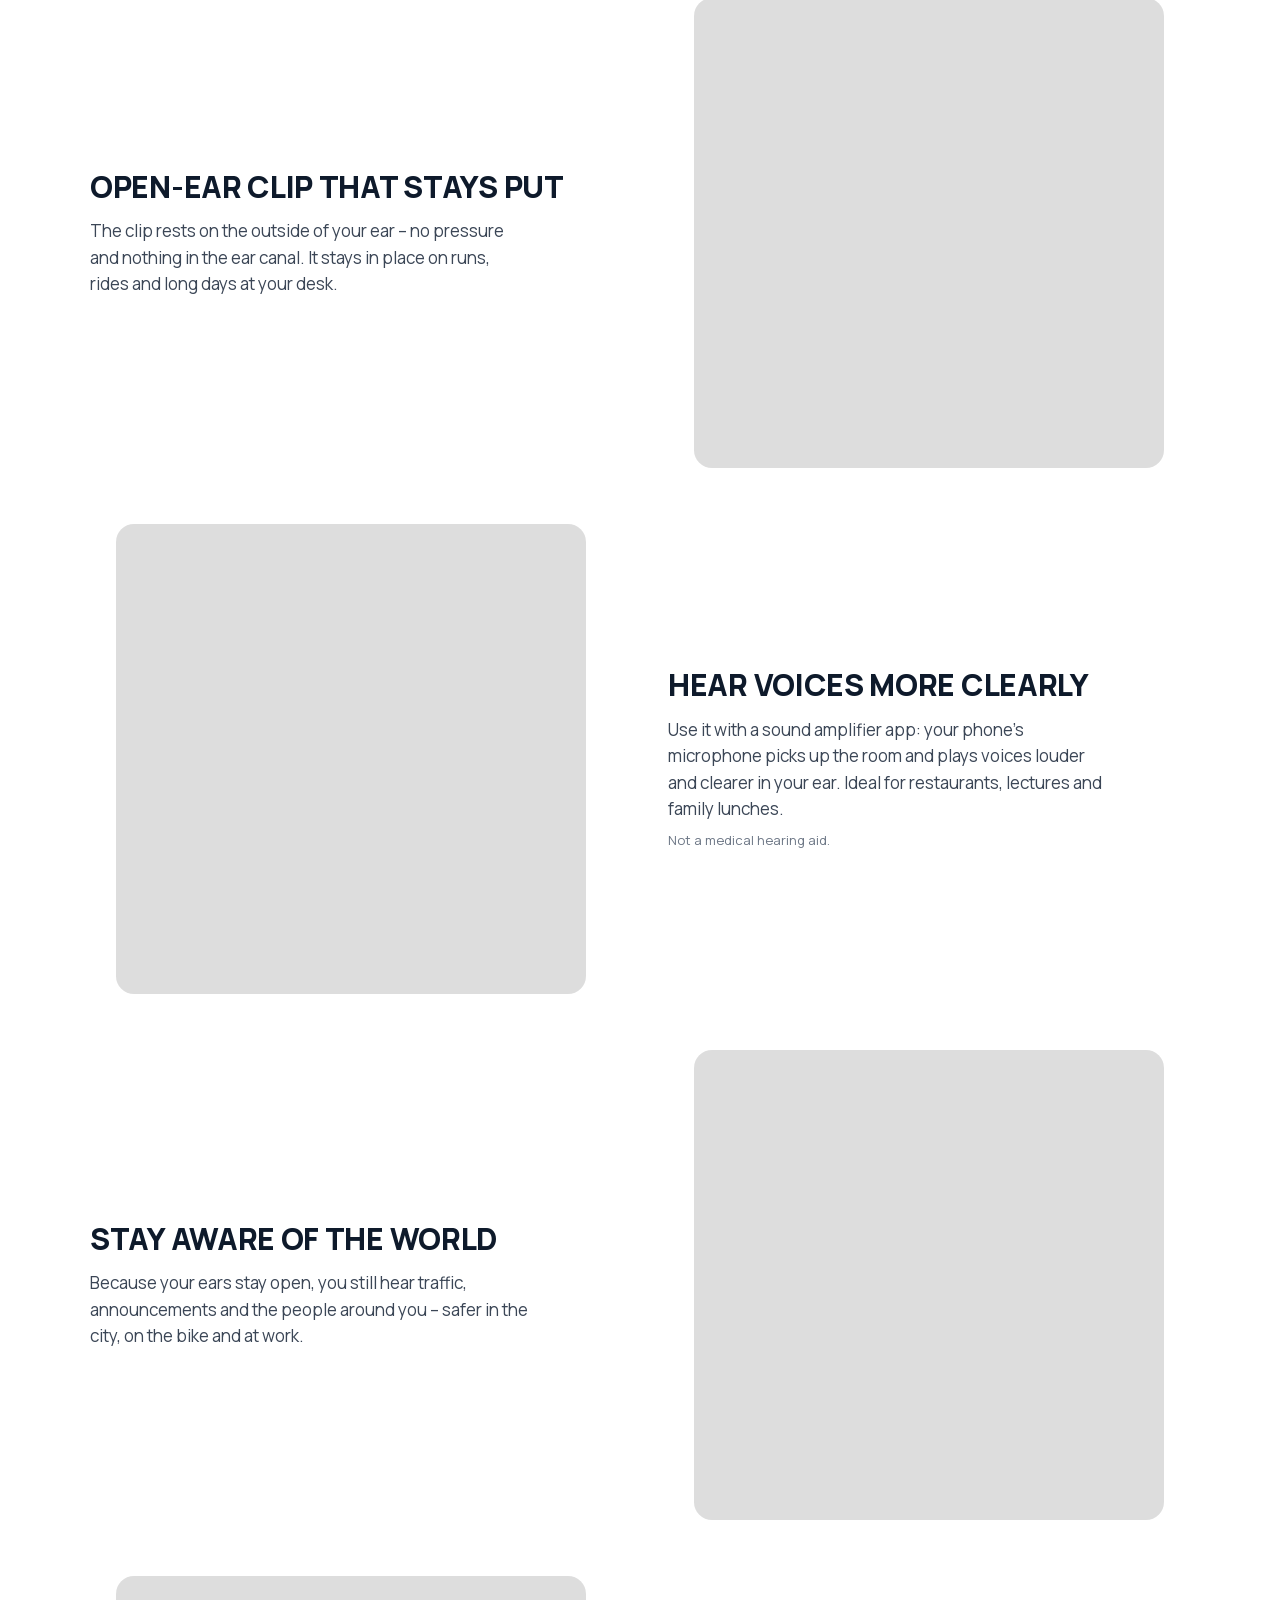
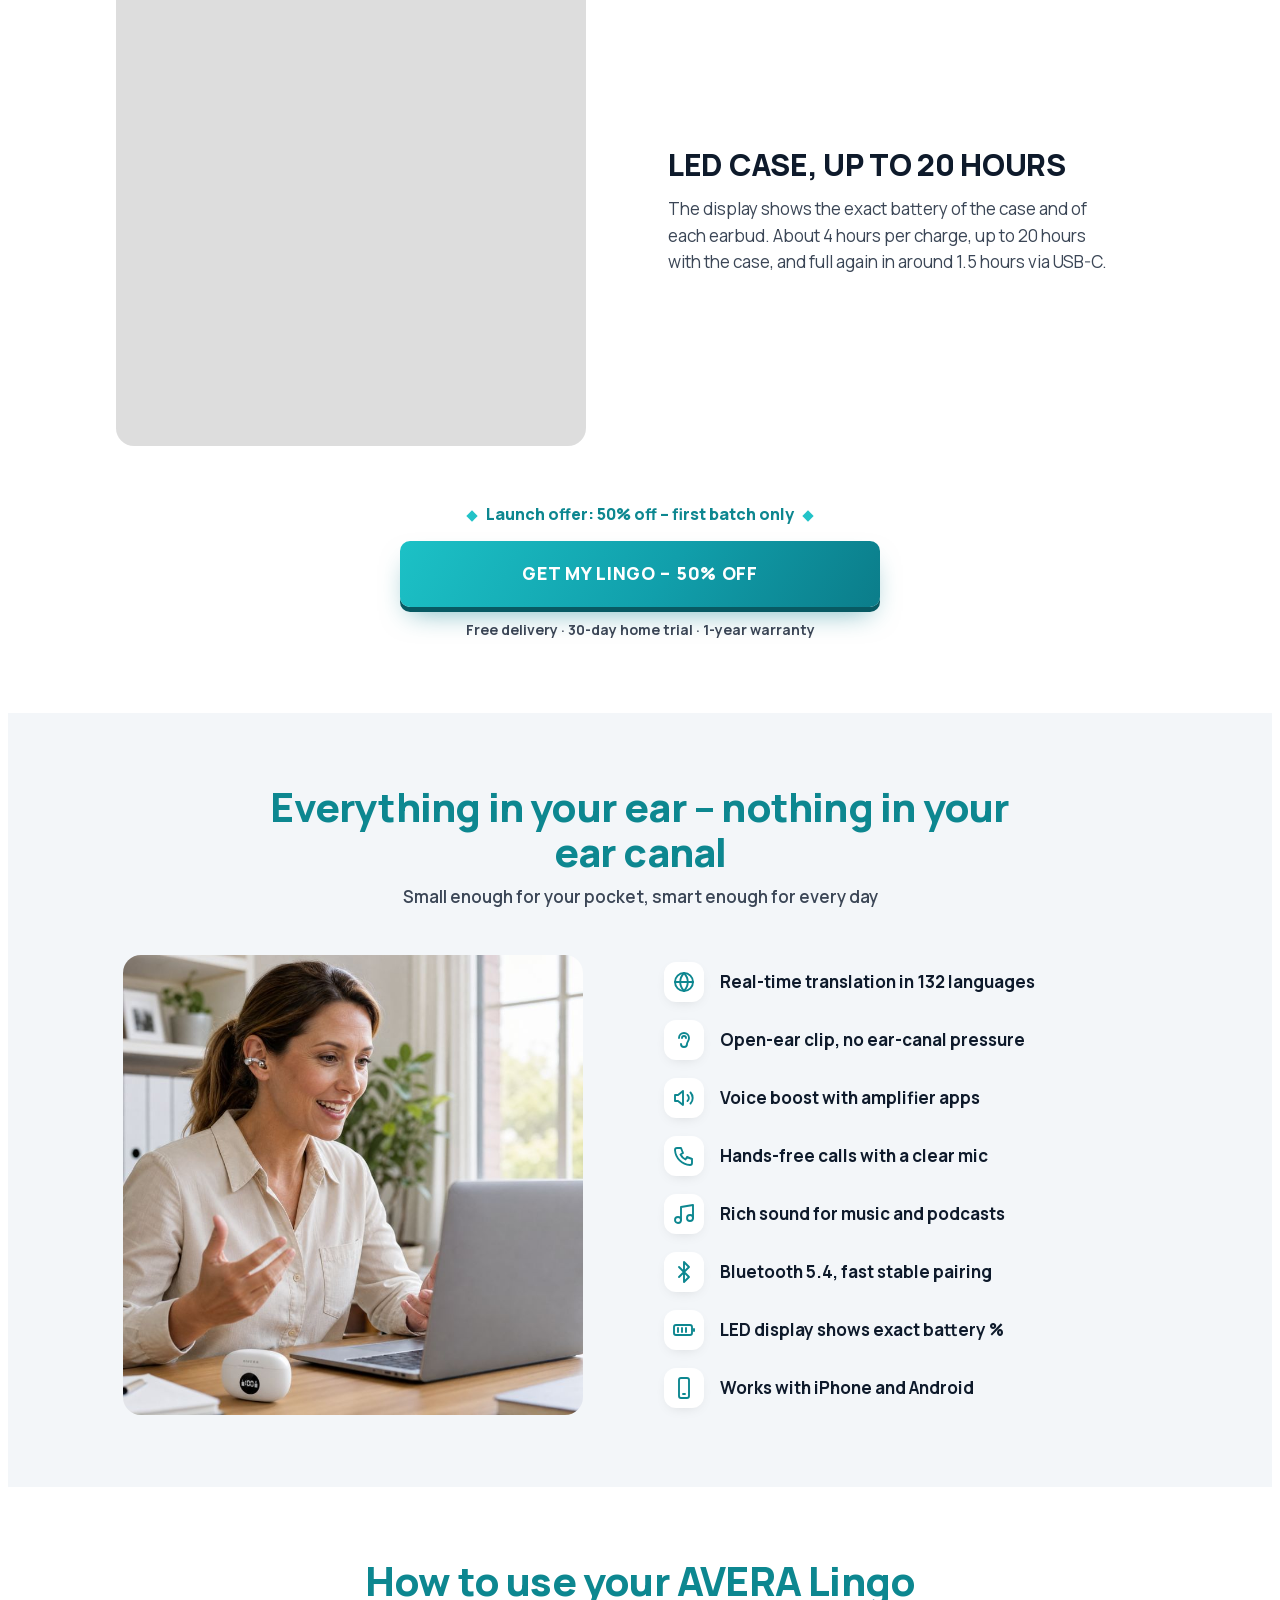
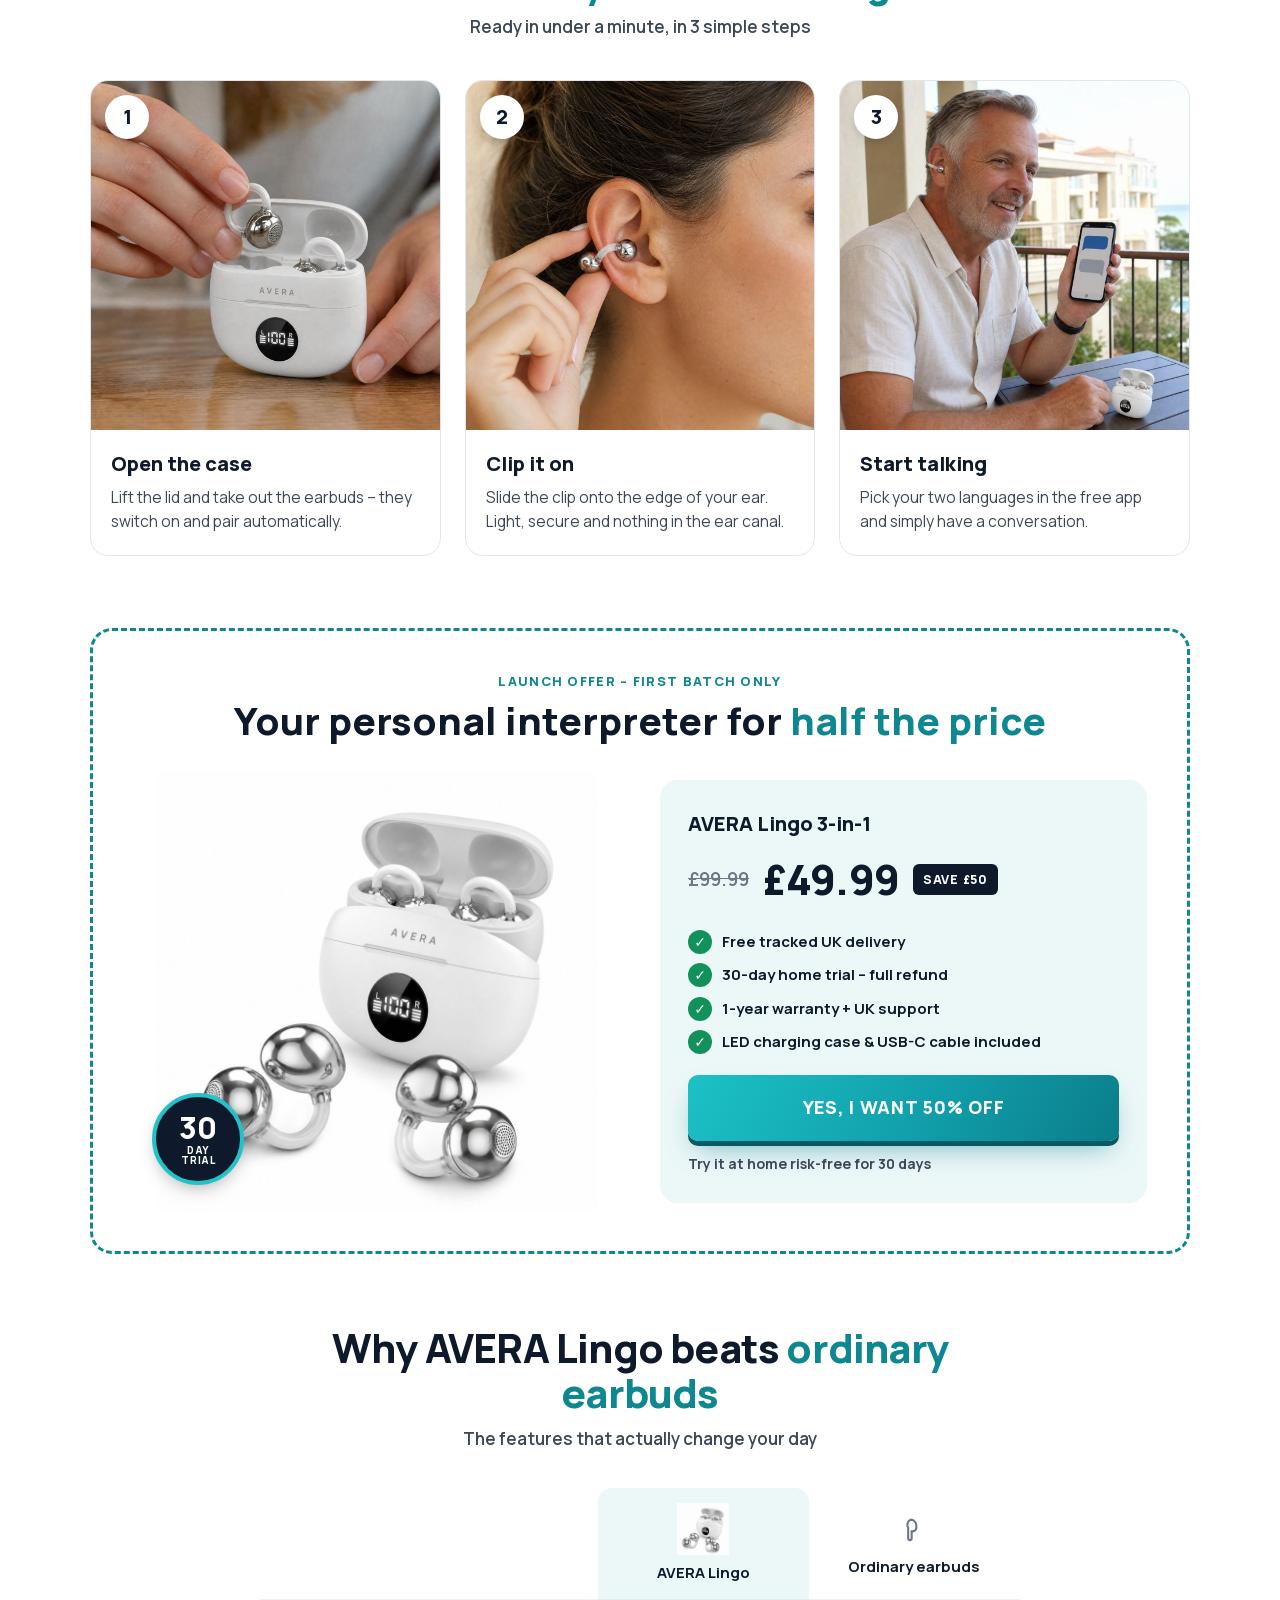
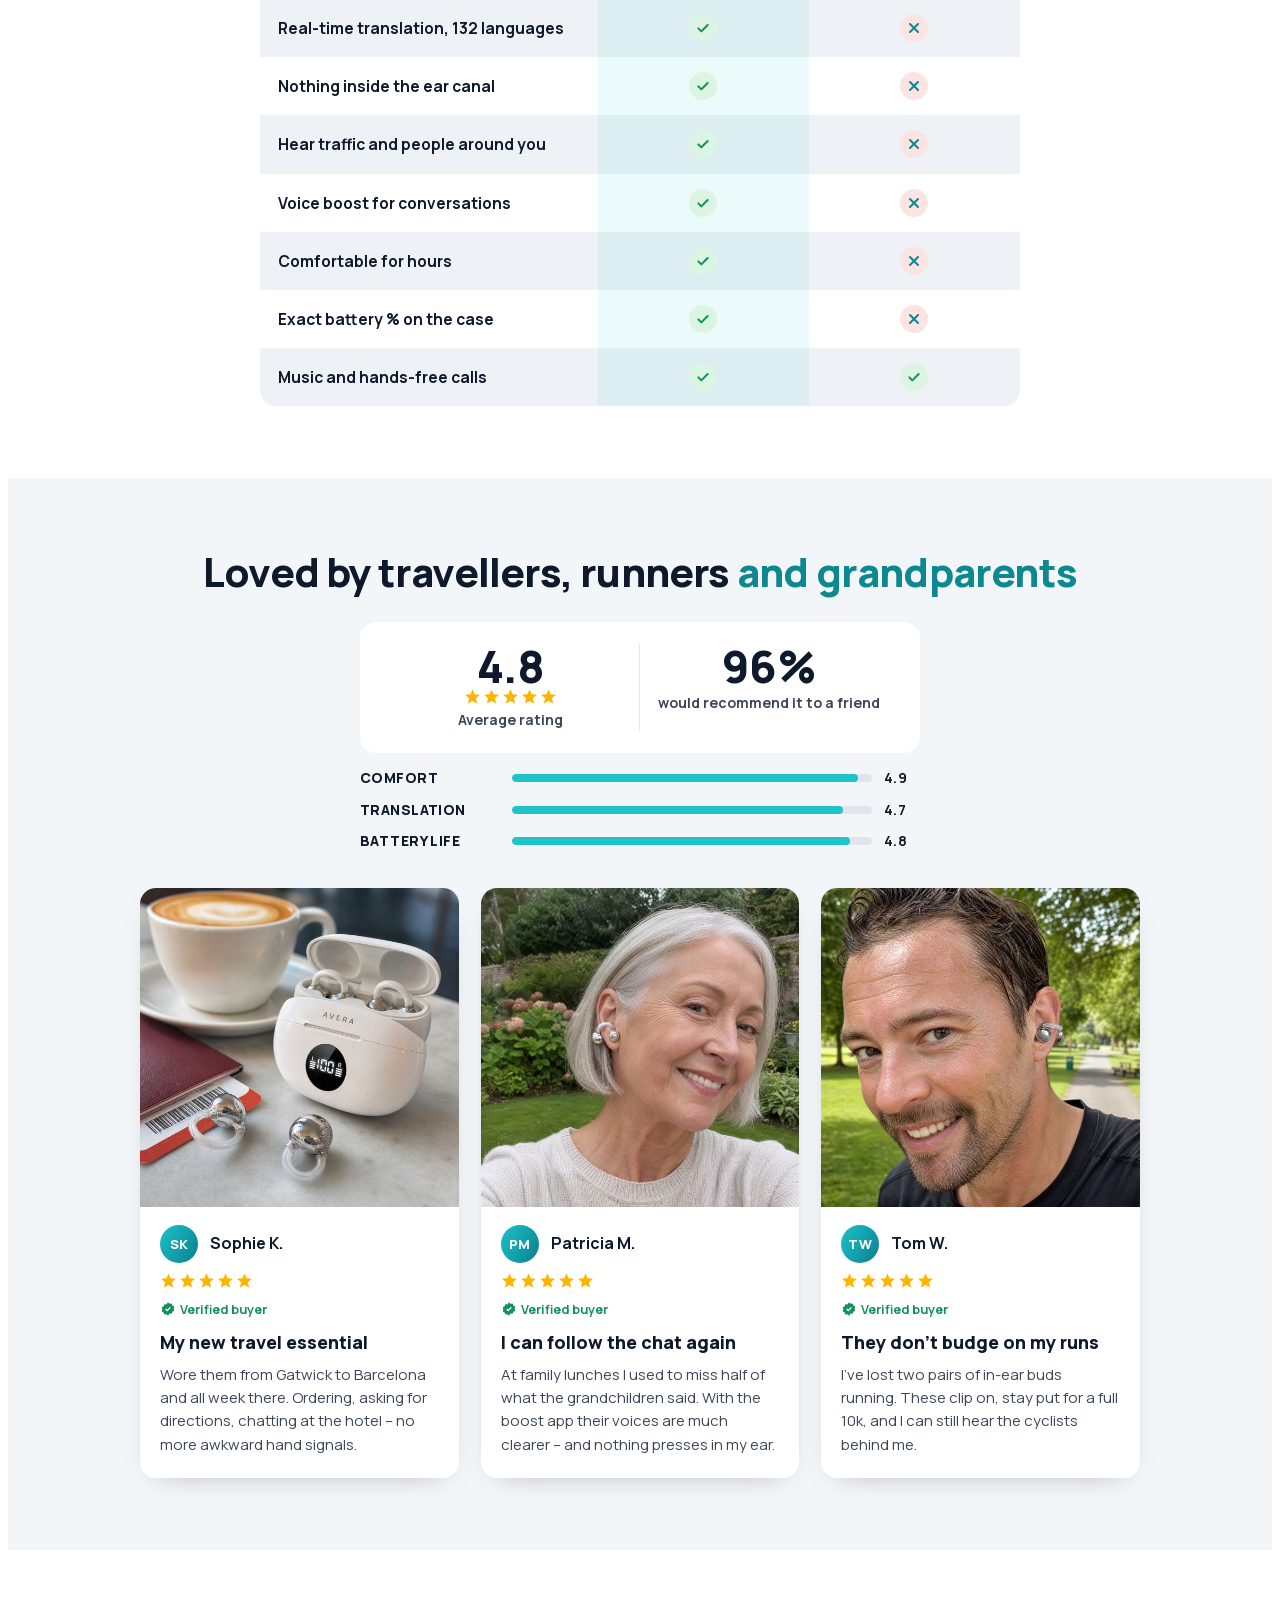
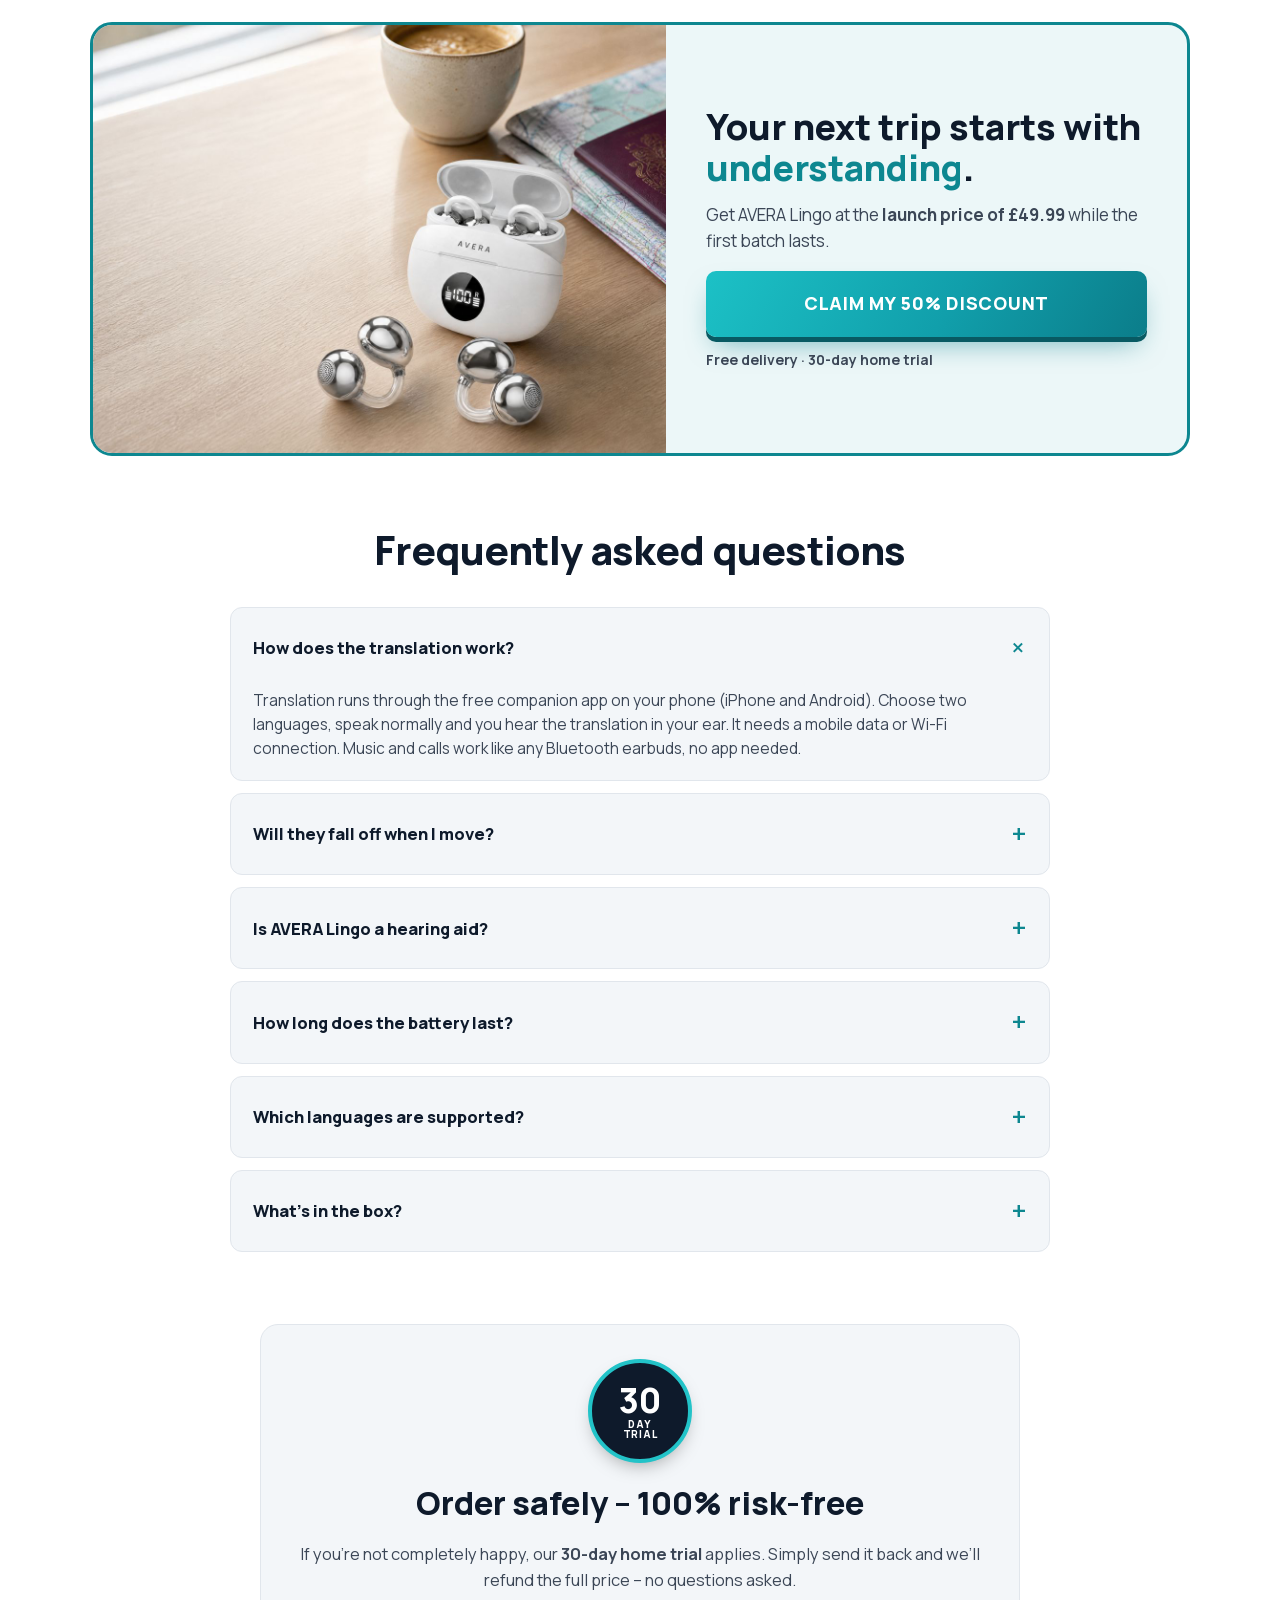
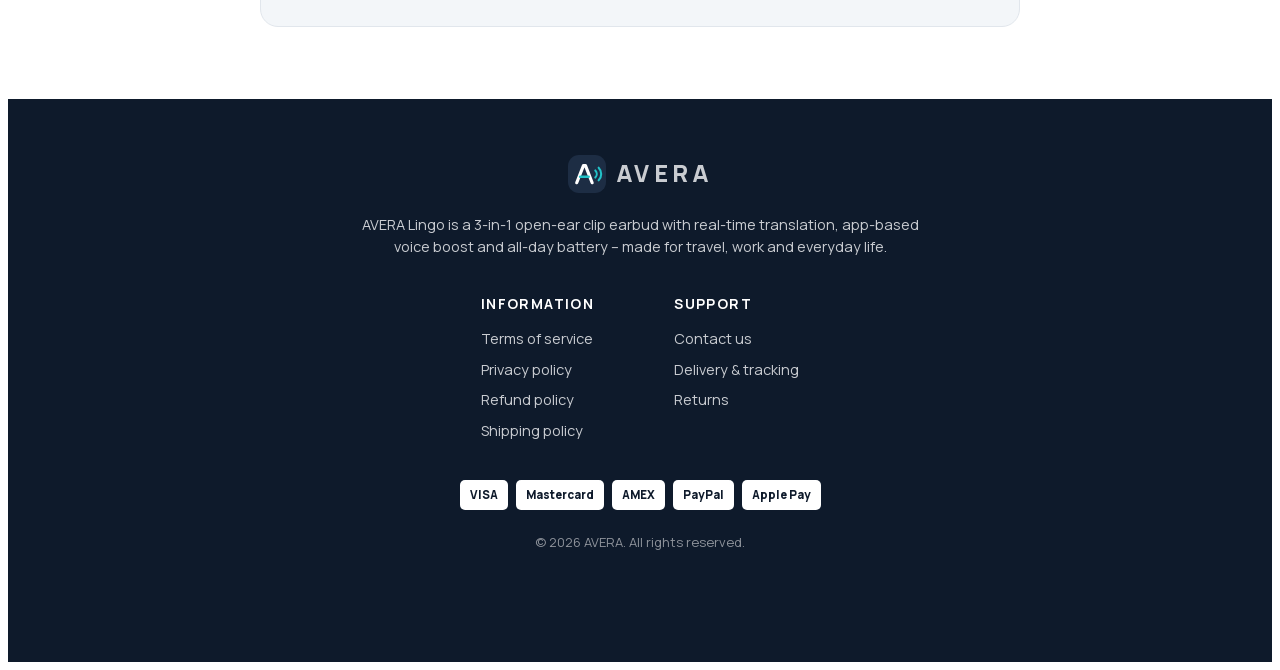
==== commit ae3166e4: "Hero: demo animata di traduzione simultanea (WebP + bolle CSS) e titolo che spiega il prodotto Co-Au" ====
--- a/index.html
+++ b/index.html
@@ -5,7 +5,7 @@
 <meta name="viewport" content="width=device-width,initial-scale=1">
 <title>AVERA Lingo &#8211; 3-in-1 open-ear translator earbuds</title>
 <meta name="description" content="AVERA Lingo: open-ear clip earbuds with real-time translation in 132 languages, app-based voice boost and up to 20 hours with the LED charging case. 30-day home trial.">
-<link rel="stylesheet" href="https://camillithomas7-prog.github.io/avera-lingo/style-1fe0f5b7.css">
+<link rel="stylesheet" href="https://camillithomas7-prog.github.io/avera-lingo/style-5ada7f6d.css">
 </head>
 <body>
 <div class="aw">
@@ -23,23 +23,30 @@
 
 <section class="aw-hero" id="top"><div class="aw-wrap aw-hero-in">
 <p class="aw-eyebrow">AVERA Lingo &middot; 3-in-1 open-ear earbuds</p>
-<h1>Understand every conversation &#8211; <em>in 132 languages</em></h1>
+<h1>The earbuds that translate <em>132 languages</em> straight into your ear</h1>
 <div class="aw-hero-media aw-gal">
 <div class="aw-gal-main">
-<img class="aw-m1" src="https://camillithomas7-prog.github.io/avera-lingo/assets/pack.jpg" alt="AVERA Lingo open-ear earbuds and LED charging case">
-<img class="aw-m2" src="https://camillithomas7-prog.github.io/avera-lingo/assets/s2.jpg" alt="AVERA Lingo clip earbud worn on the ear">
-<img class="aw-m3" src="https://camillithomas7-prog.github.io/avera-lingo/assets/hero.jpg" alt="Woman chatting with a market seller abroad while wearing AVERA Lingo">
+<div class="aw-m1 aw-demo"><img src="https://camillithomas7-prog.github.io/avera-lingo/assets/demo-translate.webp" alt="Two colleagues talking in different languages while AVERA Lingo translates in real time">
+<span class="aw-live"><i></i>LIVE TRANSLATION</span>
+<div class="aw-pair aw-p1"><p class="aw-say"><small>JAPANESE</small>&#12371;&#12435;&#12395;&#12385;&#12399;&#65281;&#12362;&#20250;&#12356;&#12391;&#12365;&#12390;&#23305;&#12375;&#12356;&#12391;&#12377;</p><p class="aw-hear"><svg viewBox="0 0 24 24" fill="none" stroke="currentColor" stroke-width="2" stroke-linecap="round"><path d="M6 9a6 6 0 0 1 12 0c0 3-2 4-3 5.5S14 18 12 20a2.5 2.5 0 0 1-4-1"/><path d="M9.5 9a2.5 2.5 0 0 1 5 0"/></svg><span><small>YOU HEAR &#183; ENGLISH</small>Hi! So nice to meet you.</span></p></div>
+<div class="aw-pair aw-p2"><p class="aw-say"><small>SPANISH</small>&#191;Te apetece otro caf&#233;?</p><p class="aw-hear"><svg viewBox="0 0 24 24" fill="none" stroke="currentColor" stroke-width="2" stroke-linecap="round"><path d="M6 9a6 6 0 0 1 12 0c0 3-2 4-3 5.5S14 18 12 20a2.5 2.5 0 0 1-4-1"/><path d="M9.5 9a2.5 2.5 0 0 1 5 0"/></svg><span><small>YOU HEAR &#183; ENGLISH</small>Would you like another coffee?</span></p></div>
+<div class="aw-pair aw-p3"><p class="aw-say"><small>FRENCH</small>Le projet avance tr&#232;s bien</p><p class="aw-hear"><svg viewBox="0 0 24 24" fill="none" stroke="currentColor" stroke-width="2" stroke-linecap="round"><path d="M6 9a6 6 0 0 1 12 0c0 3-2 4-3 5.5S14 18 12 20a2.5 2.5 0 0 1-4-1"/><path d="M9.5 9a2.5 2.5 0 0 1 5 0"/></svg><span><small>YOU HEAR &#183; ENGLISH</small>The project is going really well.</span></p></div>
+<div class="aw-pair aw-p4"><p class="aw-say"><small>ITALIAN</small>Ci vediamo domani a pranzo?</p><p class="aw-hear"><svg viewBox="0 0 24 24" fill="none" stroke="currentColor" stroke-width="2" stroke-linecap="round"><path d="M6 9a6 6 0 0 1 12 0c0 3-2 4-3 5.5S14 18 12 20a2.5 2.5 0 0 1-4-1"/><path d="M9.5 9a2.5 2.5 0 0 1 5 0"/></svg><span><small>YOU HEAR &#183; ENGLISH</small>See you tomorrow for lunch?</span></p></div>
+<div class="aw-pcard"><img src="https://camillithomas7-prog.github.io/avera-lingo/assets/pack.jpg" alt=""><span><b>AVERA Lingo</b>Translator earbuds</span></div>
+</div>
+<img class="aw-m2 aw-pk" src="https://camillithomas7-prog.github.io/avera-lingo/assets/pack.jpg" alt="AVERA Lingo open-ear earbuds and LED charging case">
+<img class="aw-m3" src="https://camillithomas7-prog.github.io/avera-lingo/assets/s2.jpg" alt="AVERA Lingo clip earbud worn on the ear">
 <img class="aw-m4" src="https://camillithomas7-prog.github.io/avera-lingo/assets/final.jpg" alt="AVERA Lingo on a travel desk with a passport">
 <img class="aw-m5" src="https://camillithomas7-prog.github.io/avera-lingo/assets/office.jpg" alt="Woman on a video call wearing AVERA Lingo">
-<span class="aw-chip">Translator &middot; Music &middot; Calls</span>
 </div>
 <div class="aw-thumbs">
-<label class="aw-t1"><input type="radio" name="awg" checked><img src="https://camillithomas7-prog.github.io/avera-lingo/assets/pack.jpg" alt=""></label>
-<label class="aw-t2"><input type="radio" name="awg"><img src="https://camillithomas7-prog.github.io/avera-lingo/assets/s2.jpg" alt=""></label>
-<label class="aw-t3"><input type="radio" name="awg"><img src="https://camillithomas7-prog.github.io/avera-lingo/assets/hero.jpg" alt=""></label>
+<label class="aw-t1"><input type="radio" name="awg" checked><img src="https://camillithomas7-prog.github.io/avera-lingo/assets/demo-poster.jpg" alt=""></label>
+<label class="aw-t2"><input type="radio" name="awg"><img src="https://camillithomas7-prog.github.io/avera-lingo/assets/pack.jpg" alt=""></label>
+<label class="aw-t3"><input type="radio" name="awg"><img src="https://camillithomas7-prog.github.io/avera-lingo/assets/s2.jpg" alt=""></label>
 <label class="aw-t4"><input type="radio" name="awg"><img src="https://camillithomas7-prog.github.io/avera-lingo/assets/final.jpg" alt=""></label>
 <label class="aw-t5"><input type="radio" name="awg"><img src="https://camillithomas7-prog.github.io/avera-lingo/assets/office.jpg" alt=""></label>
 </div>
+<div class="aw-how3"><span><b>1</b>They speak</span><span><b>2</b>AVERA translates</span><span><b>3</b>You hear it in English</span></div>
 </div>
 <div class="aw-hero-copy">
 <div class="aw-review">
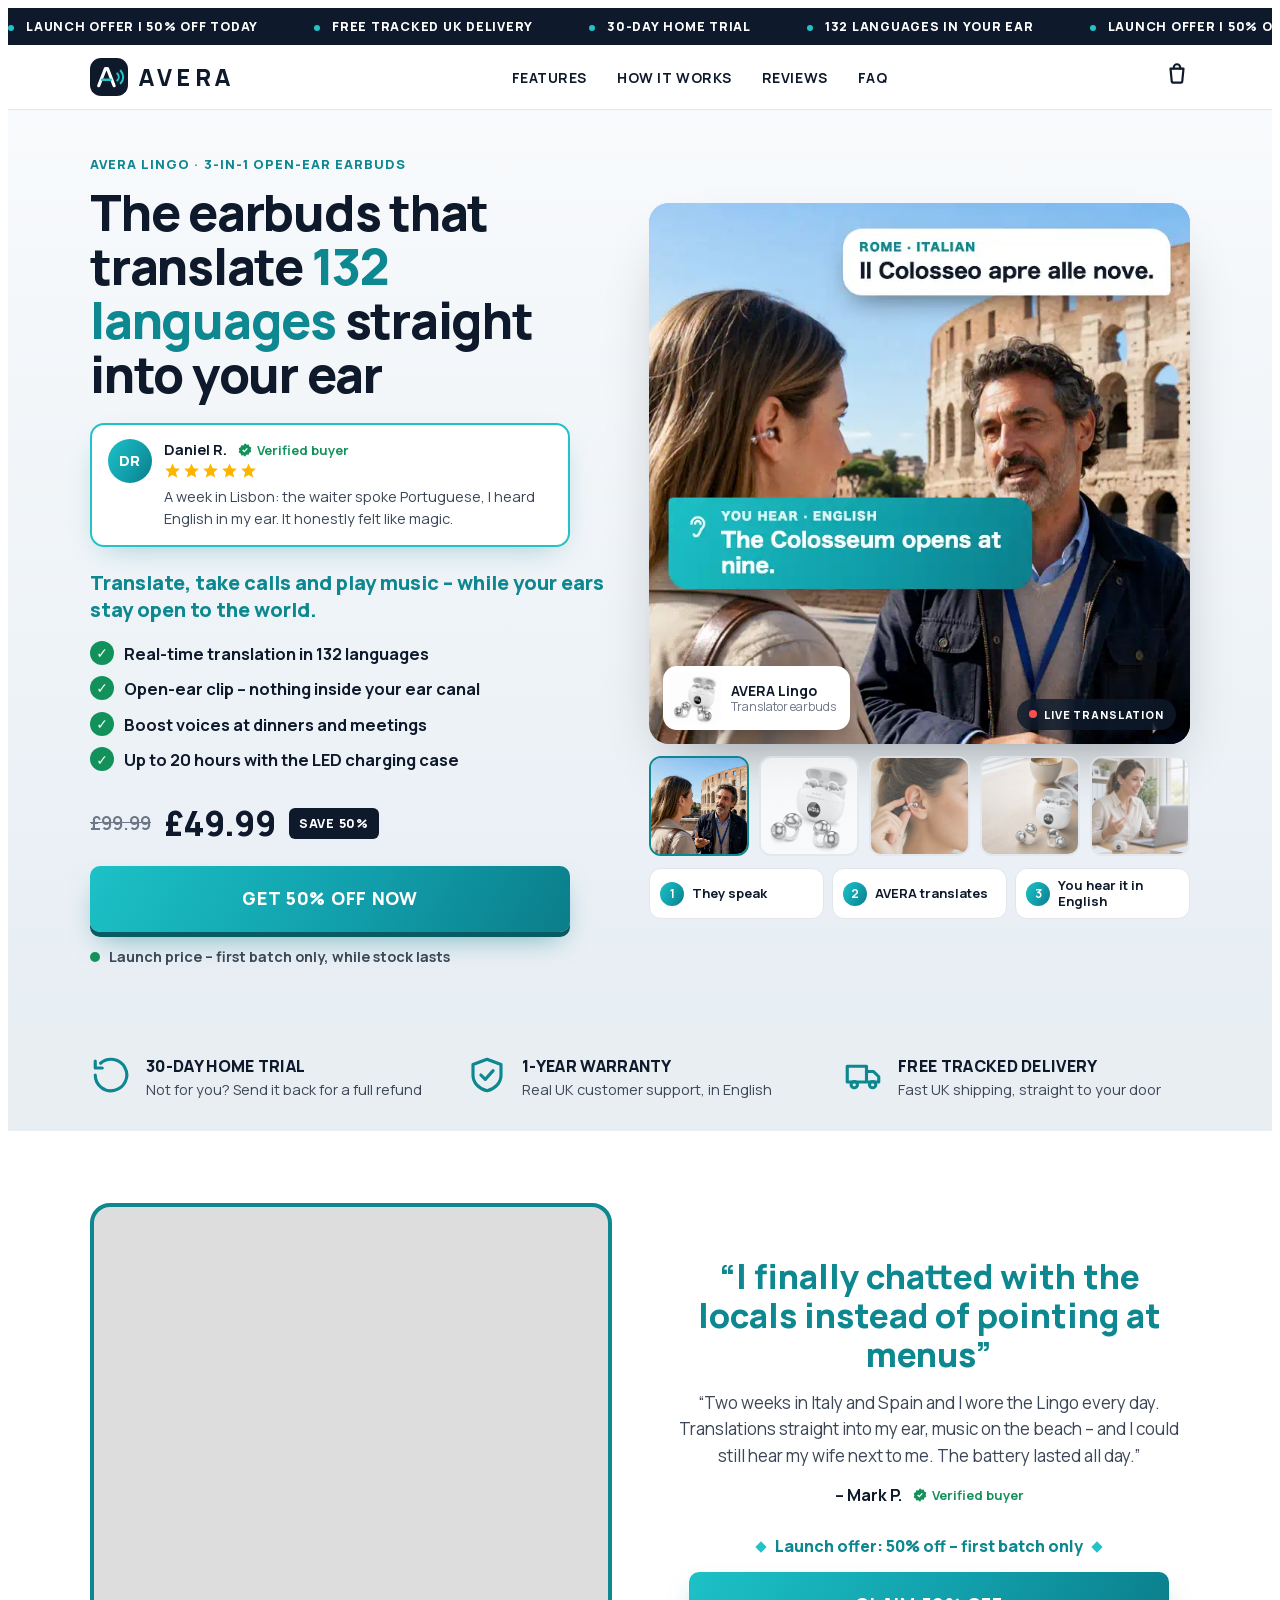
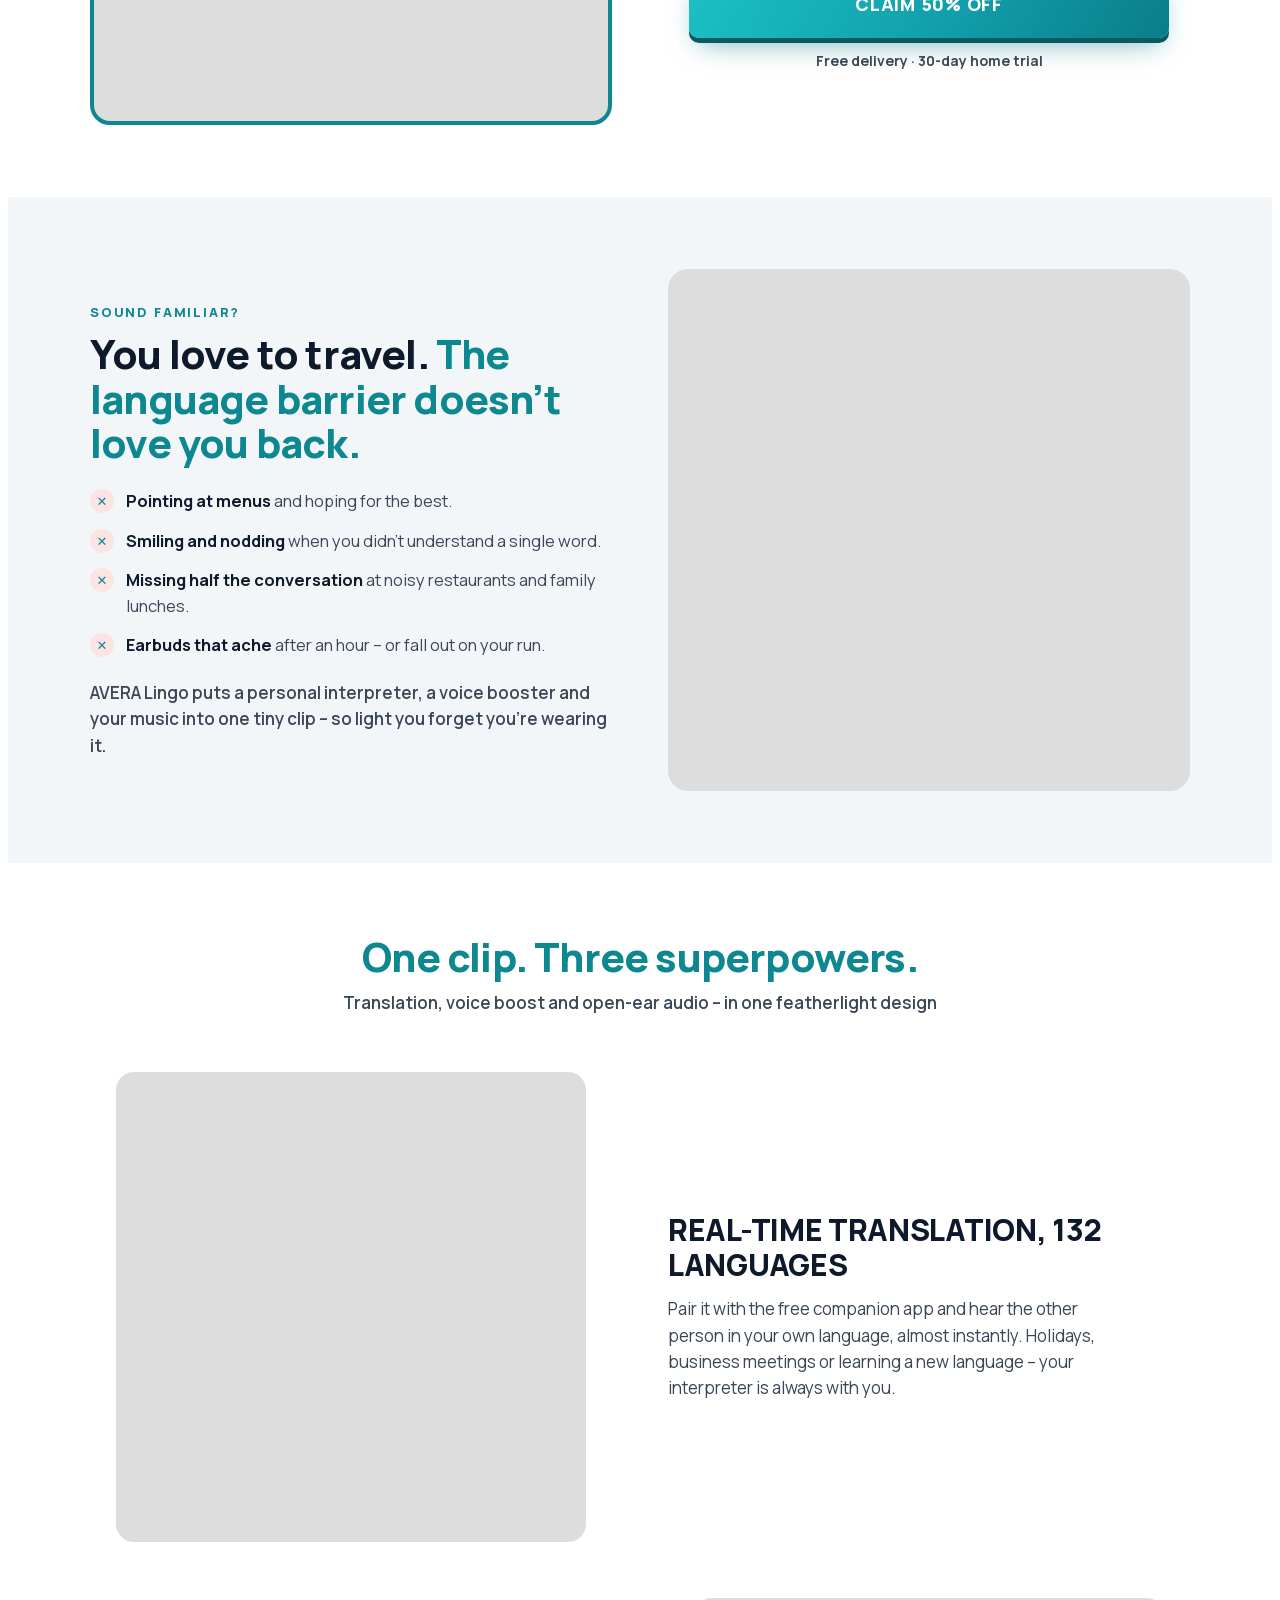
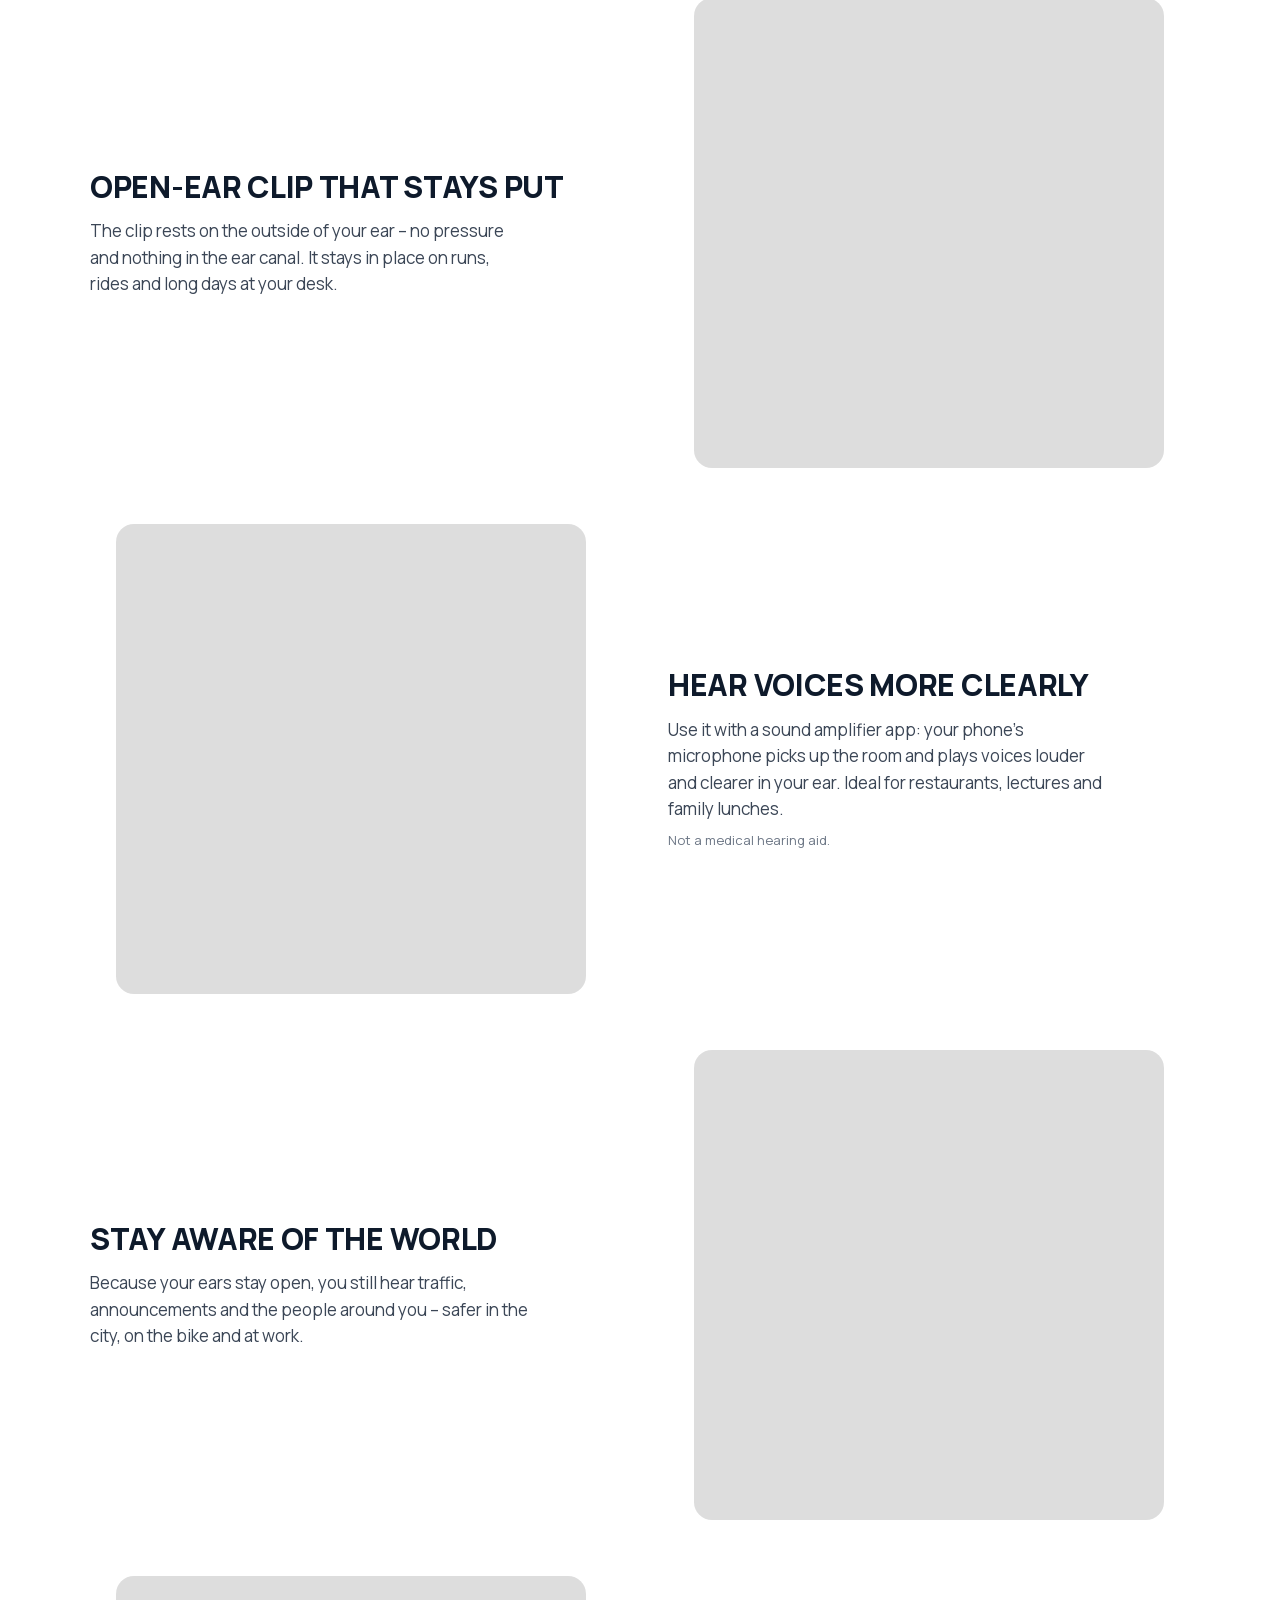
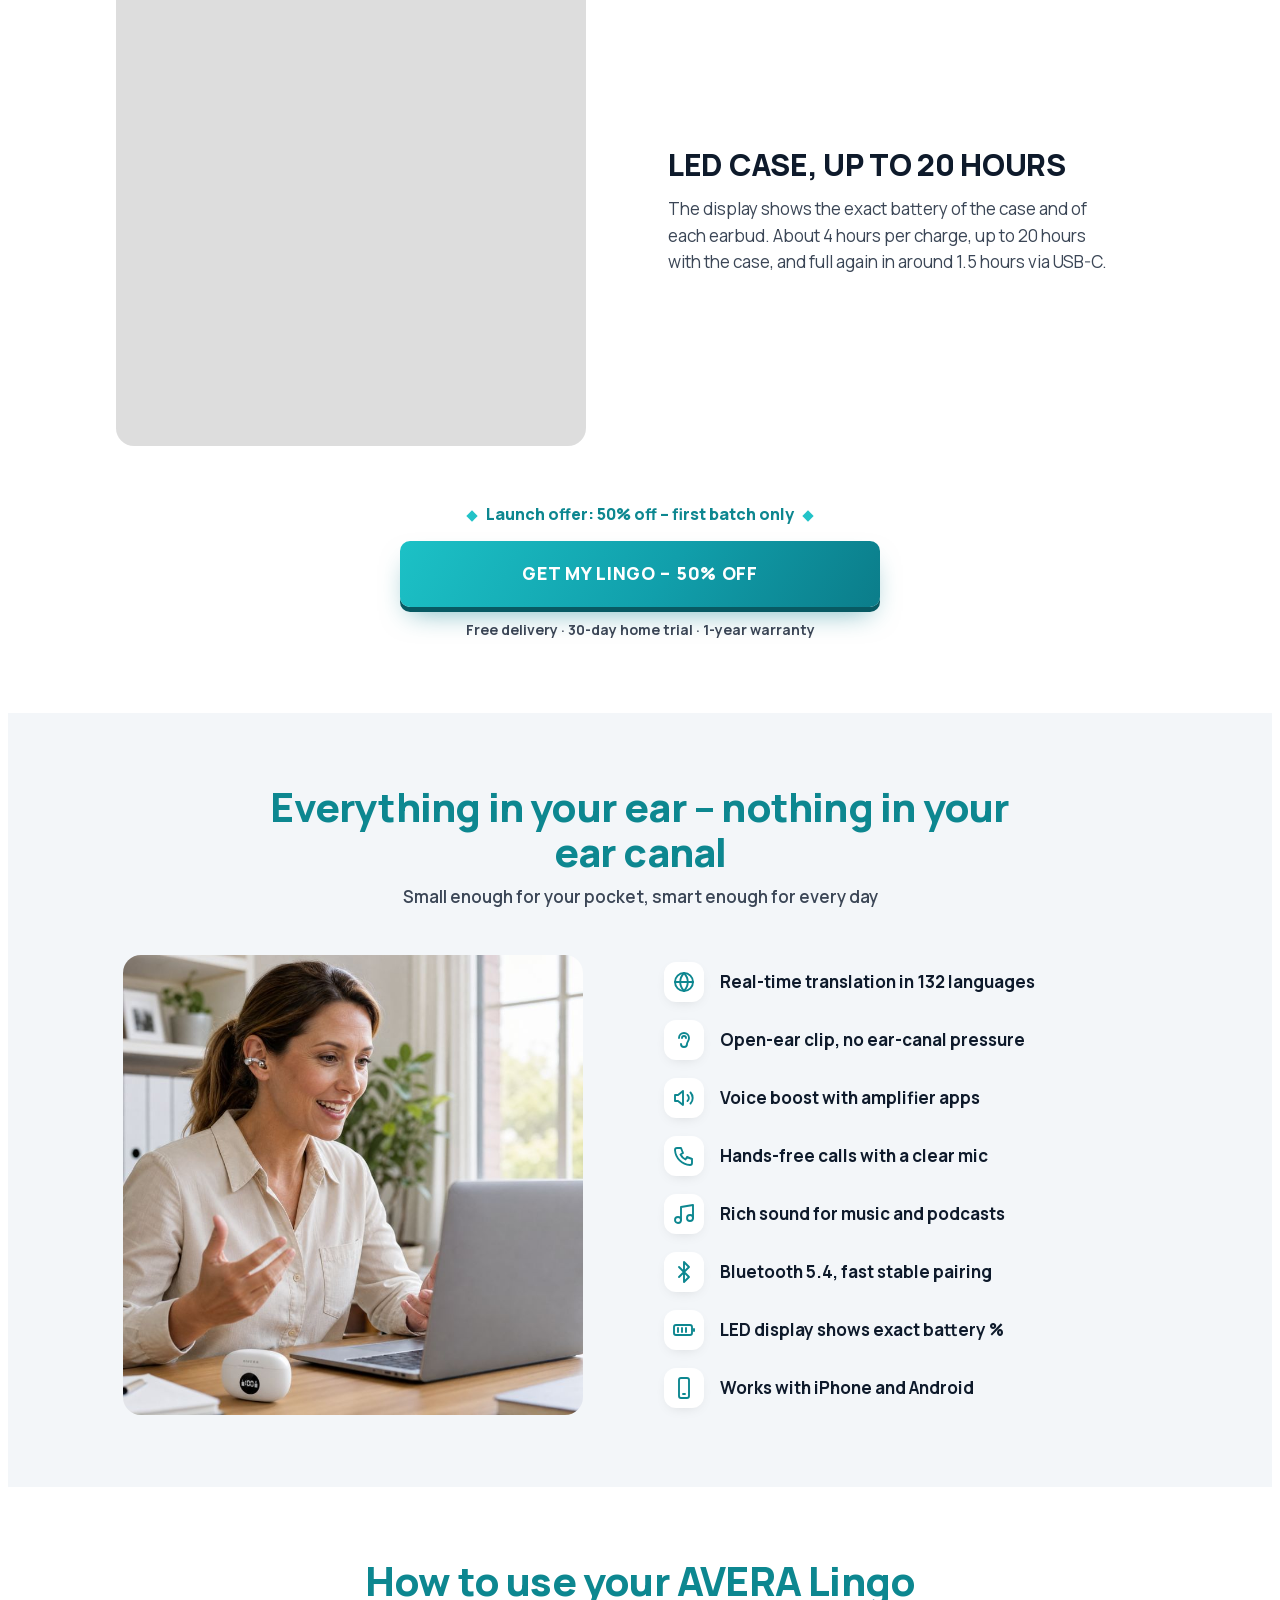
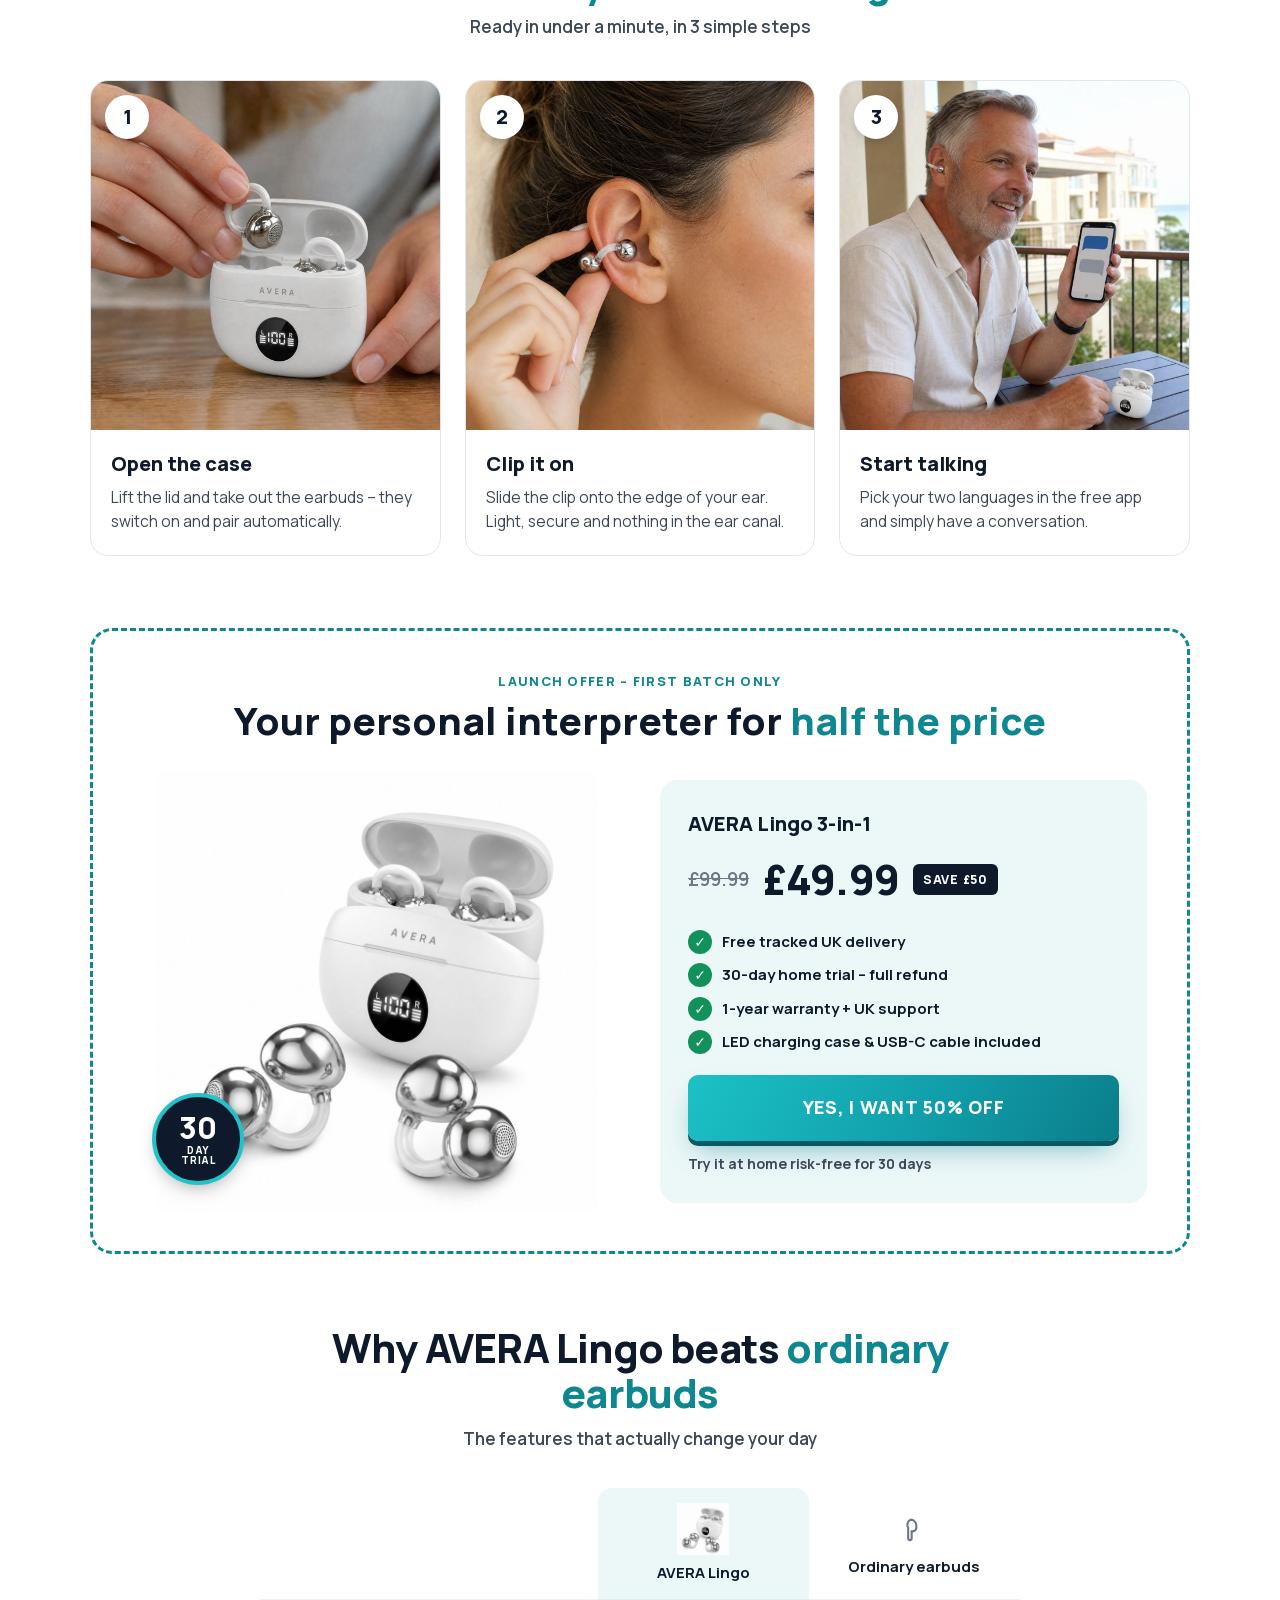
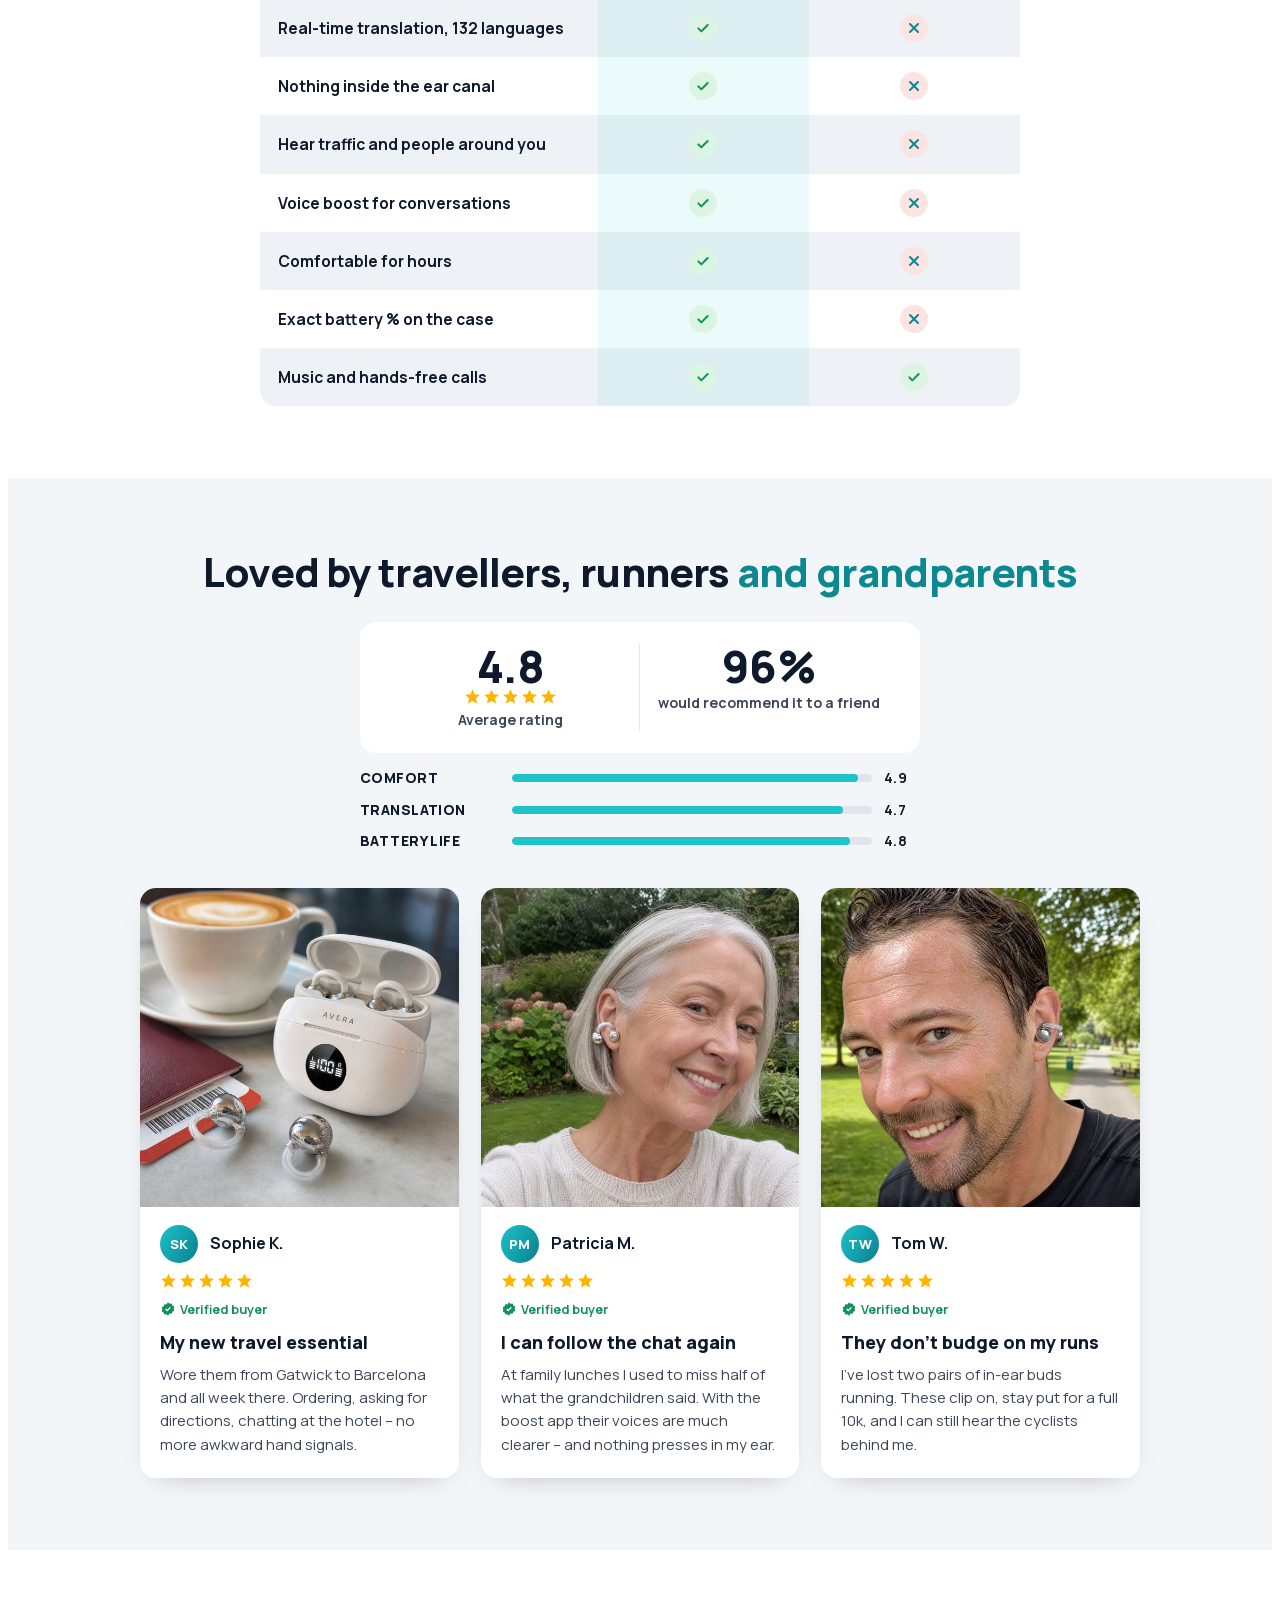
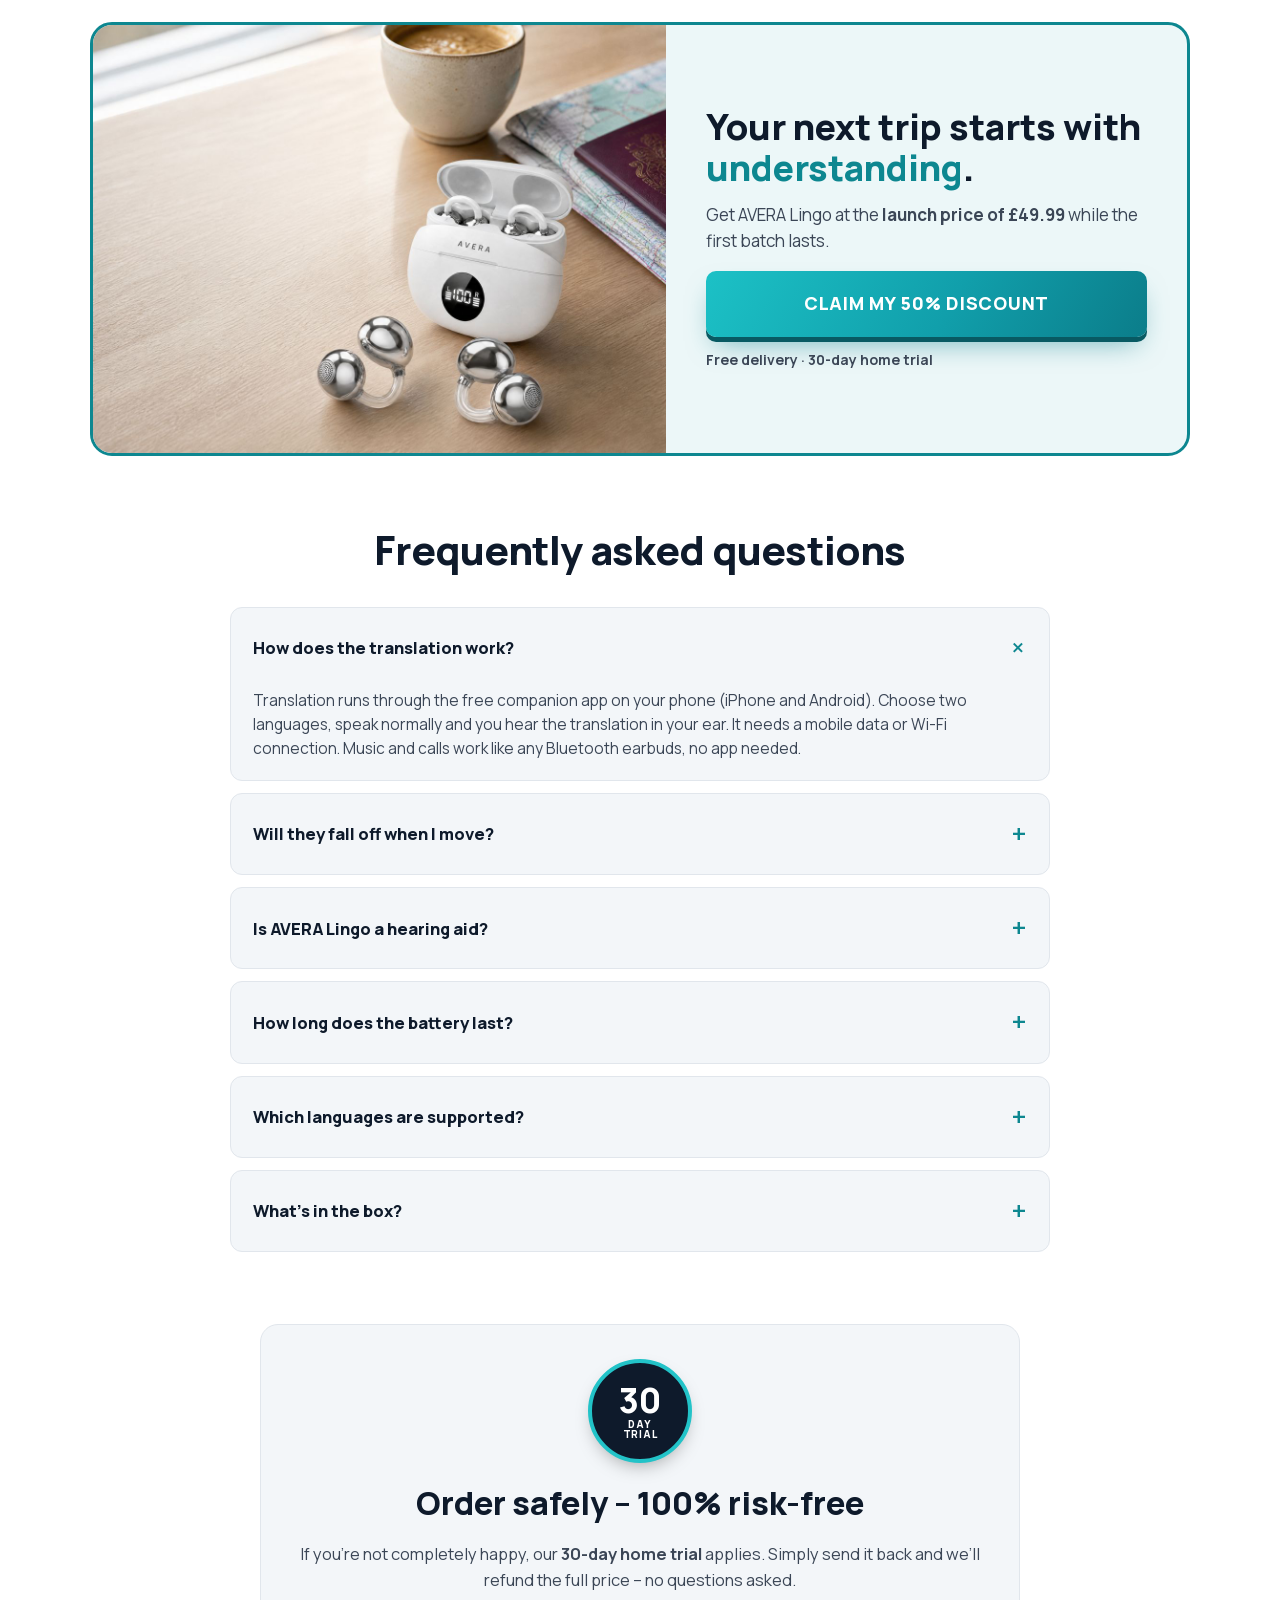
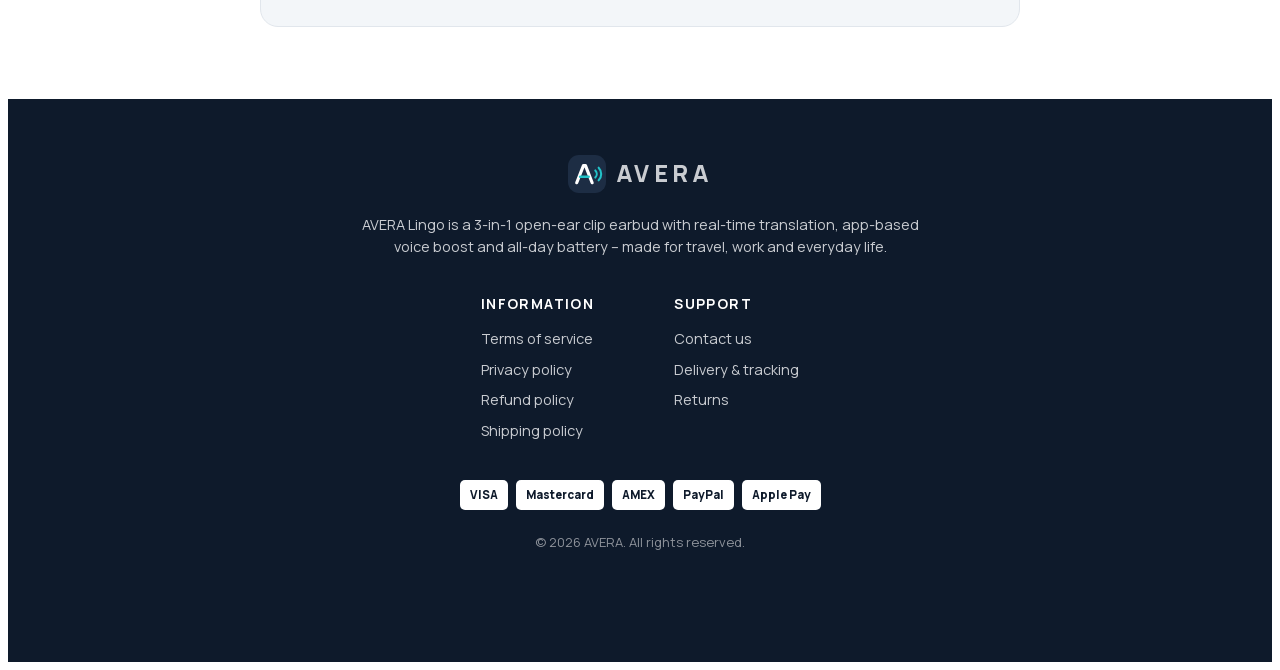
==== commit 5720beab: "Hero: 4 scene di viaggio 720p (Roma, Parigi, Barcellona, Tokyo) con traduzione sincronizzata nel vid" ====
--- a/index.html
+++ b/index.html
@@ -5,7 +5,7 @@
 <meta name="viewport" content="width=device-width,initial-scale=1">
 <title>AVERA Lingo &#8211; 3-in-1 open-ear translator earbuds</title>
 <meta name="description" content="AVERA Lingo: open-ear clip earbuds with real-time translation in 132 languages, app-based voice boost and up to 20 hours with the LED charging case. 30-day home trial.">
-<link rel="stylesheet" href="https://camillithomas7-prog.github.io/avera-lingo/style-5ada7f6d.css">
+<link rel="stylesheet" href="https://camillithomas7-prog.github.io/avera-lingo/style-ae541fd7.css">
 </head>
 <body>
 <div class="aw">
@@ -26,12 +26,8 @@
 <h1>The earbuds that translate <em>132 languages</em> straight into your ear</h1>
 <div class="aw-hero-media aw-gal">
 <div class="aw-gal-main">
-<div class="aw-m1 aw-demo"><img src="https://camillithomas7-prog.github.io/avera-lingo/assets/demo-translate.webp" alt="Two colleagues talking in different languages while AVERA Lingo translates in real time">
+<div class="aw-m1 aw-demo"><img src="https://camillithomas7-prog.github.io/avera-lingo/assets/hero-travel.webp" alt="Travellers in Rome, Paris, Barcelona and Tokyo hearing locals translated into English by AVERA Lingo">
 <span class="aw-live"><i></i>LIVE TRANSLATION</span>
-<div class="aw-pair aw-p1"><p class="aw-say"><small>JAPANESE</small>&#12371;&#12435;&#12395;&#12385;&#12399;&#65281;&#12362;&#20250;&#12356;&#12391;&#12365;&#12390;&#23305;&#12375;&#12356;&#12391;&#12377;</p><p class="aw-hear"><svg viewBox="0 0 24 24" fill="none" stroke="currentColor" stroke-width="2" stroke-linecap="round"><path d="M6 9a6 6 0 0 1 12 0c0 3-2 4-3 5.5S14 18 12 20a2.5 2.5 0 0 1-4-1"/><path d="M9.5 9a2.5 2.5 0 0 1 5 0"/></svg><span><small>YOU HEAR &#183; ENGLISH</small>Hi! So nice to meet you.</span></p></div>
-<div class="aw-pair aw-p2"><p class="aw-say"><small>SPANISH</small>&#191;Te apetece otro caf&#233;?</p><p class="aw-hear"><svg viewBox="0 0 24 24" fill="none" stroke="currentColor" stroke-width="2" stroke-linecap="round"><path d="M6 9a6 6 0 0 1 12 0c0 3-2 4-3 5.5S14 18 12 20a2.5 2.5 0 0 1-4-1"/><path d="M9.5 9a2.5 2.5 0 0 1 5 0"/></svg><span><small>YOU HEAR &#183; ENGLISH</small>Would you like another coffee?</span></p></div>
-<div class="aw-pair aw-p3"><p class="aw-say"><small>FRENCH</small>Le projet avance tr&#232;s bien</p><p class="aw-hear"><svg viewBox="0 0 24 24" fill="none" stroke="currentColor" stroke-width="2" stroke-linecap="round"><path d="M6 9a6 6 0 0 1 12 0c0 3-2 4-3 5.5S14 18 12 20a2.5 2.5 0 0 1-4-1"/><path d="M9.5 9a2.5 2.5 0 0 1 5 0"/></svg><span><small>YOU HEAR &#183; ENGLISH</small>The project is going really well.</span></p></div>
-<div class="aw-pair aw-p4"><p class="aw-say"><small>ITALIAN</small>Ci vediamo domani a pranzo?</p><p class="aw-hear"><svg viewBox="0 0 24 24" fill="none" stroke="currentColor" stroke-width="2" stroke-linecap="round"><path d="M6 9a6 6 0 0 1 12 0c0 3-2 4-3 5.5S14 18 12 20a2.5 2.5 0 0 1-4-1"/><path d="M9.5 9a2.5 2.5 0 0 1 5 0"/></svg><span><small>YOU HEAR &#183; ENGLISH</small>See you tomorrow for lunch?</span></p></div>
 <div class="aw-pcard"><img src="https://camillithomas7-prog.github.io/avera-lingo/assets/pack.jpg" alt=""><span><b>AVERA Lingo</b>Translator earbuds</span></div>
 </div>
 <img class="aw-m2 aw-pk" src="https://camillithomas7-prog.github.io/avera-lingo/assets/pack.jpg" alt="AVERA Lingo open-ear earbuds and LED charging case">
@@ -40,7 +36,7 @@
 <img class="aw-m5" src="https://camillithomas7-prog.github.io/avera-lingo/assets/office.jpg" alt="Woman on a video call wearing AVERA Lingo">
 </div>
 <div class="aw-thumbs">
-<label class="aw-t1"><input type="radio" name="awg" checked><img src="https://camillithomas7-prog.github.io/avera-lingo/assets/demo-poster.jpg" alt=""></label>
+<label class="aw-t1"><input type="radio" name="awg" checked><img src="https://camillithomas7-prog.github.io/avera-lingo/assets/hero-travel-poster.jpg" alt=""></label>
 <label class="aw-t2"><input type="radio" name="awg"><img src="https://camillithomas7-prog.github.io/avera-lingo/assets/pack.jpg" alt=""></label>
 <label class="aw-t3"><input type="radio" name="awg"><img src="https://camillithomas7-prog.github.io/avera-lingo/assets/s2.jpg" alt=""></label>
 <label class="aw-t4"><input type="radio" name="awg"><img src="https://camillithomas7-prog.github.io/avera-lingo/assets/final.jpg" alt=""></label>
